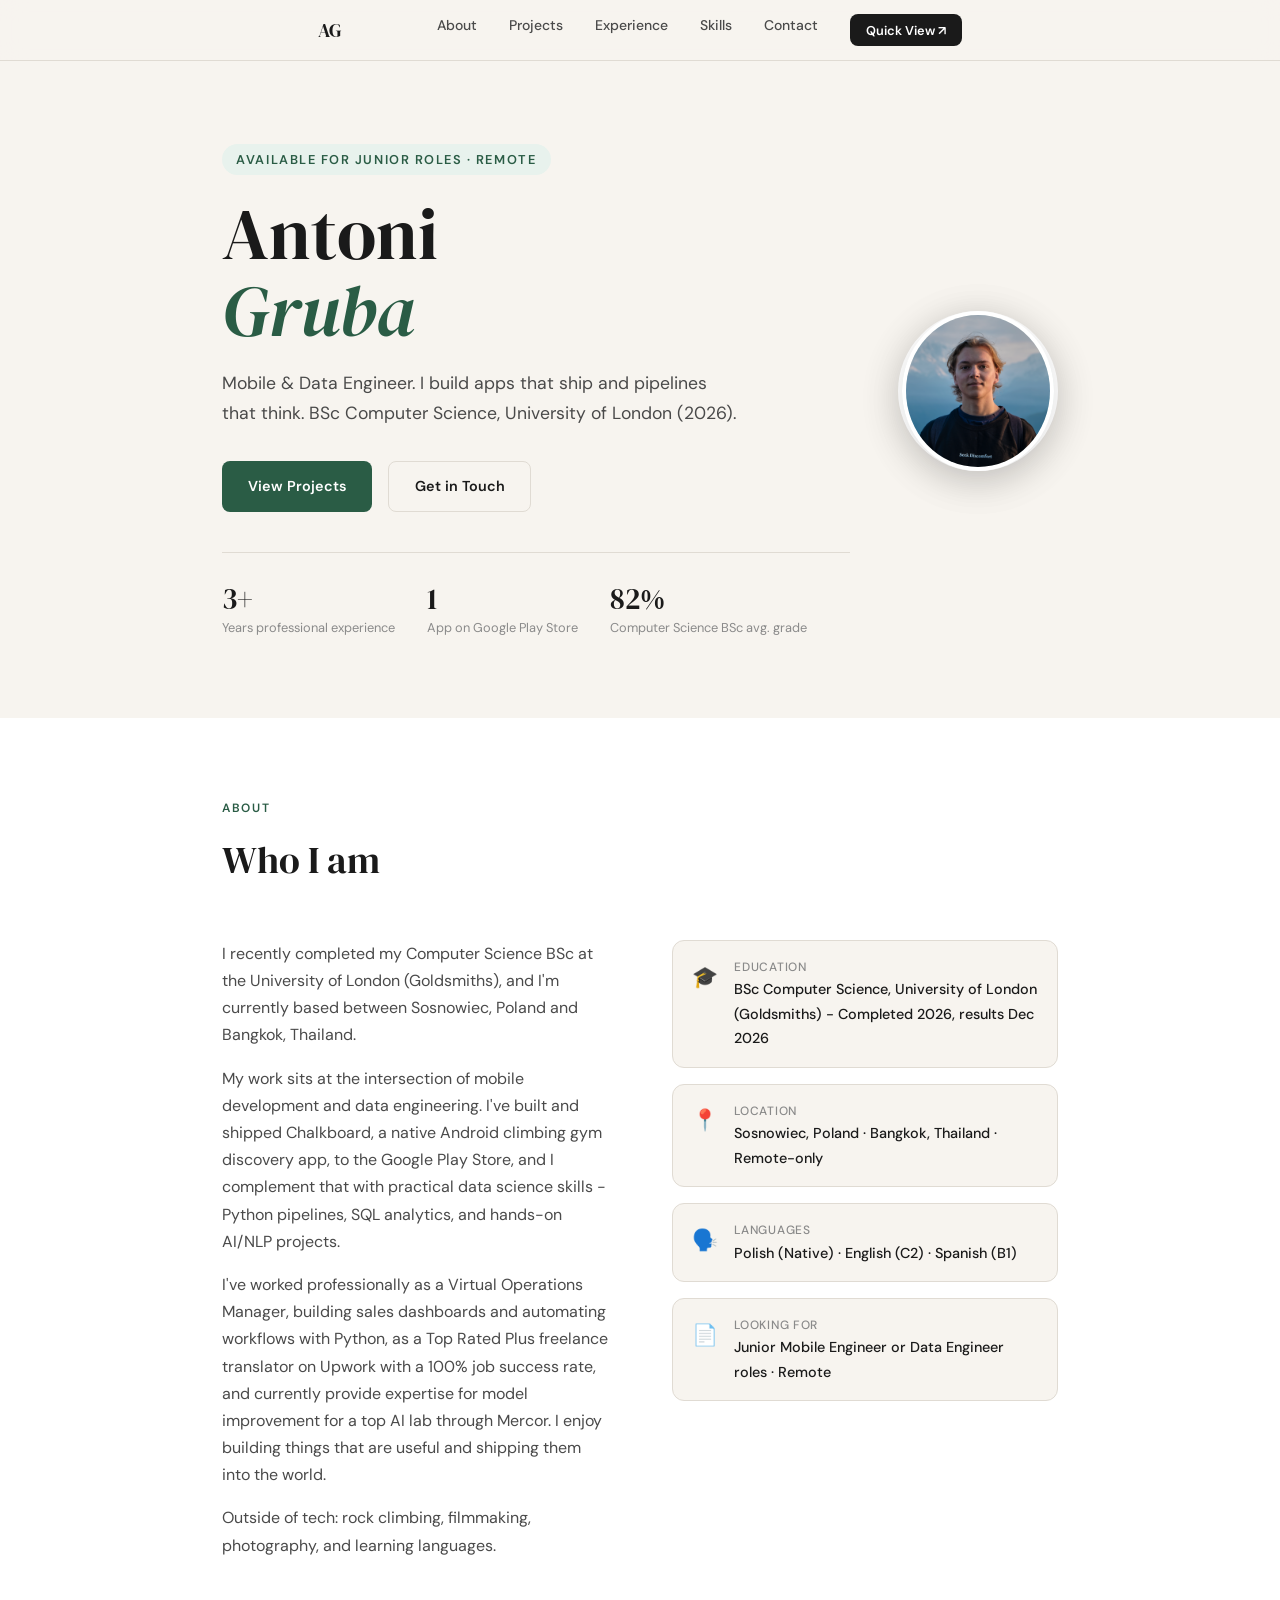
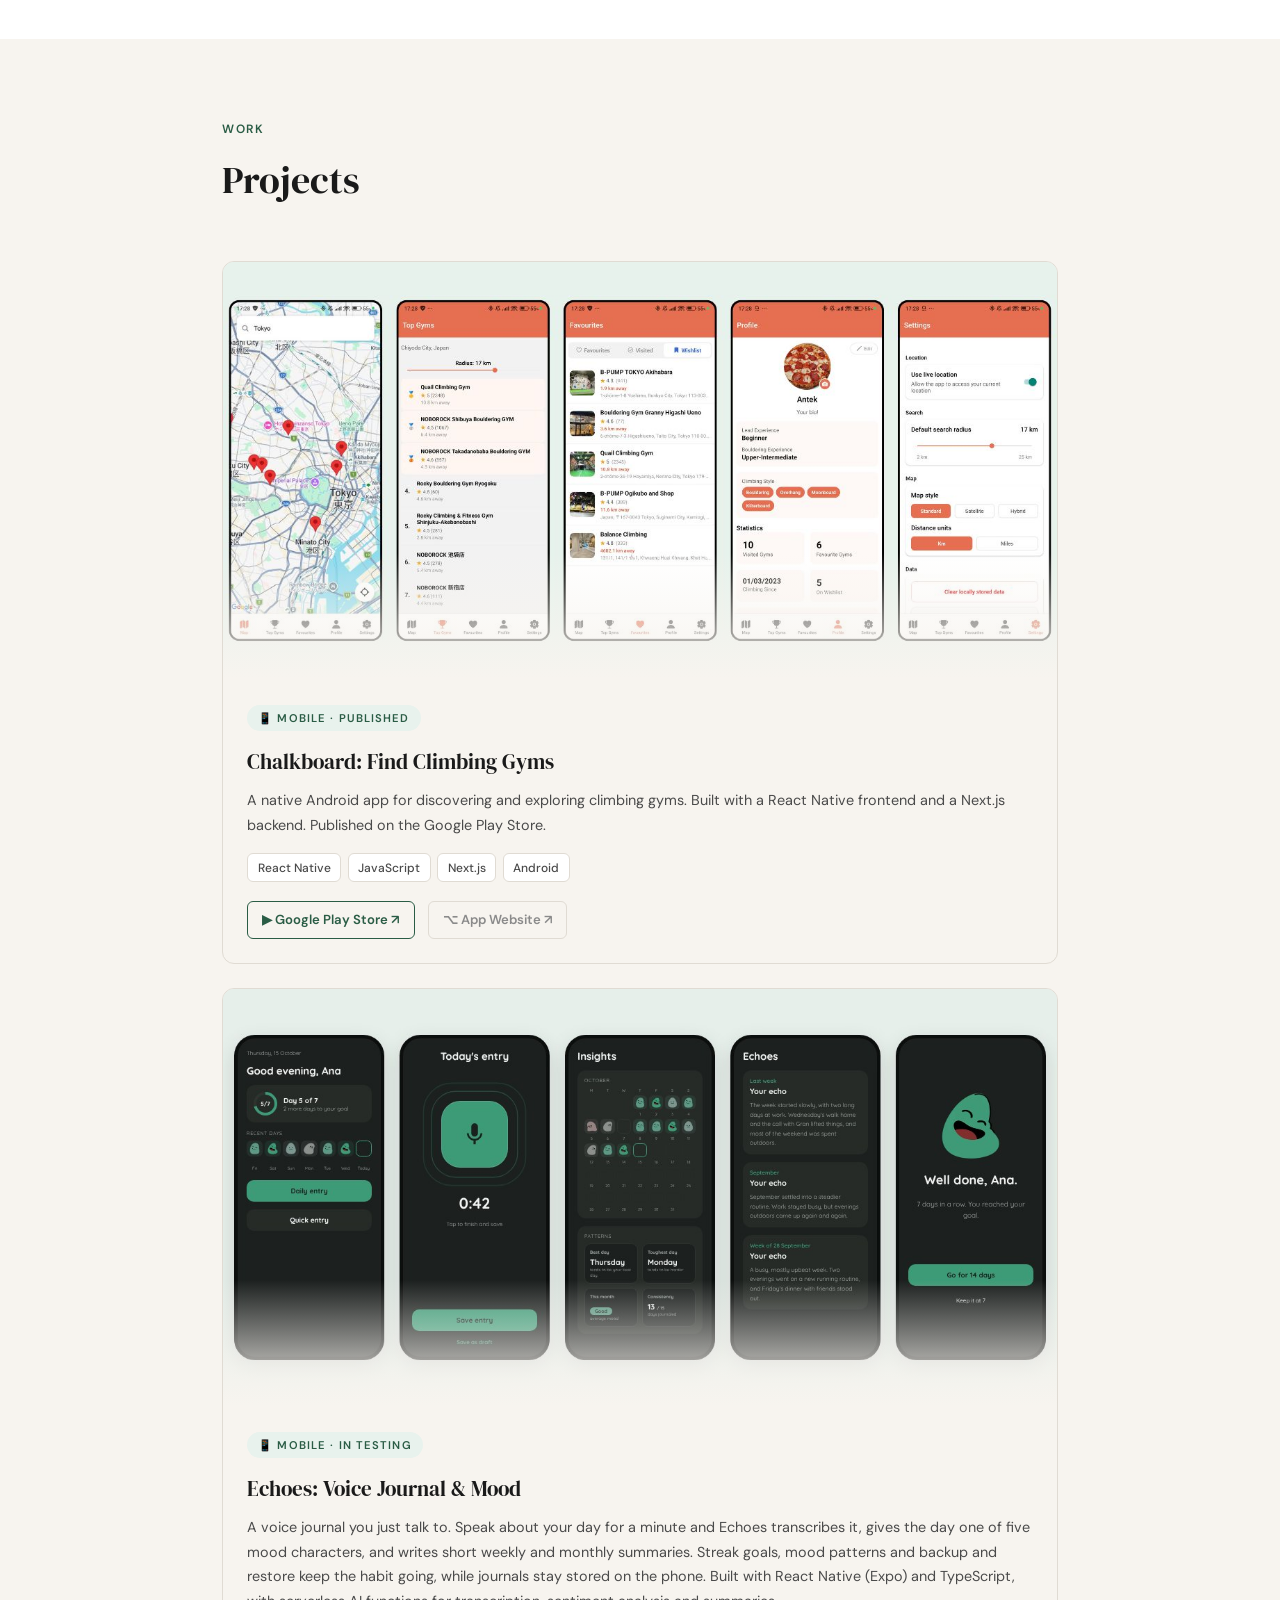
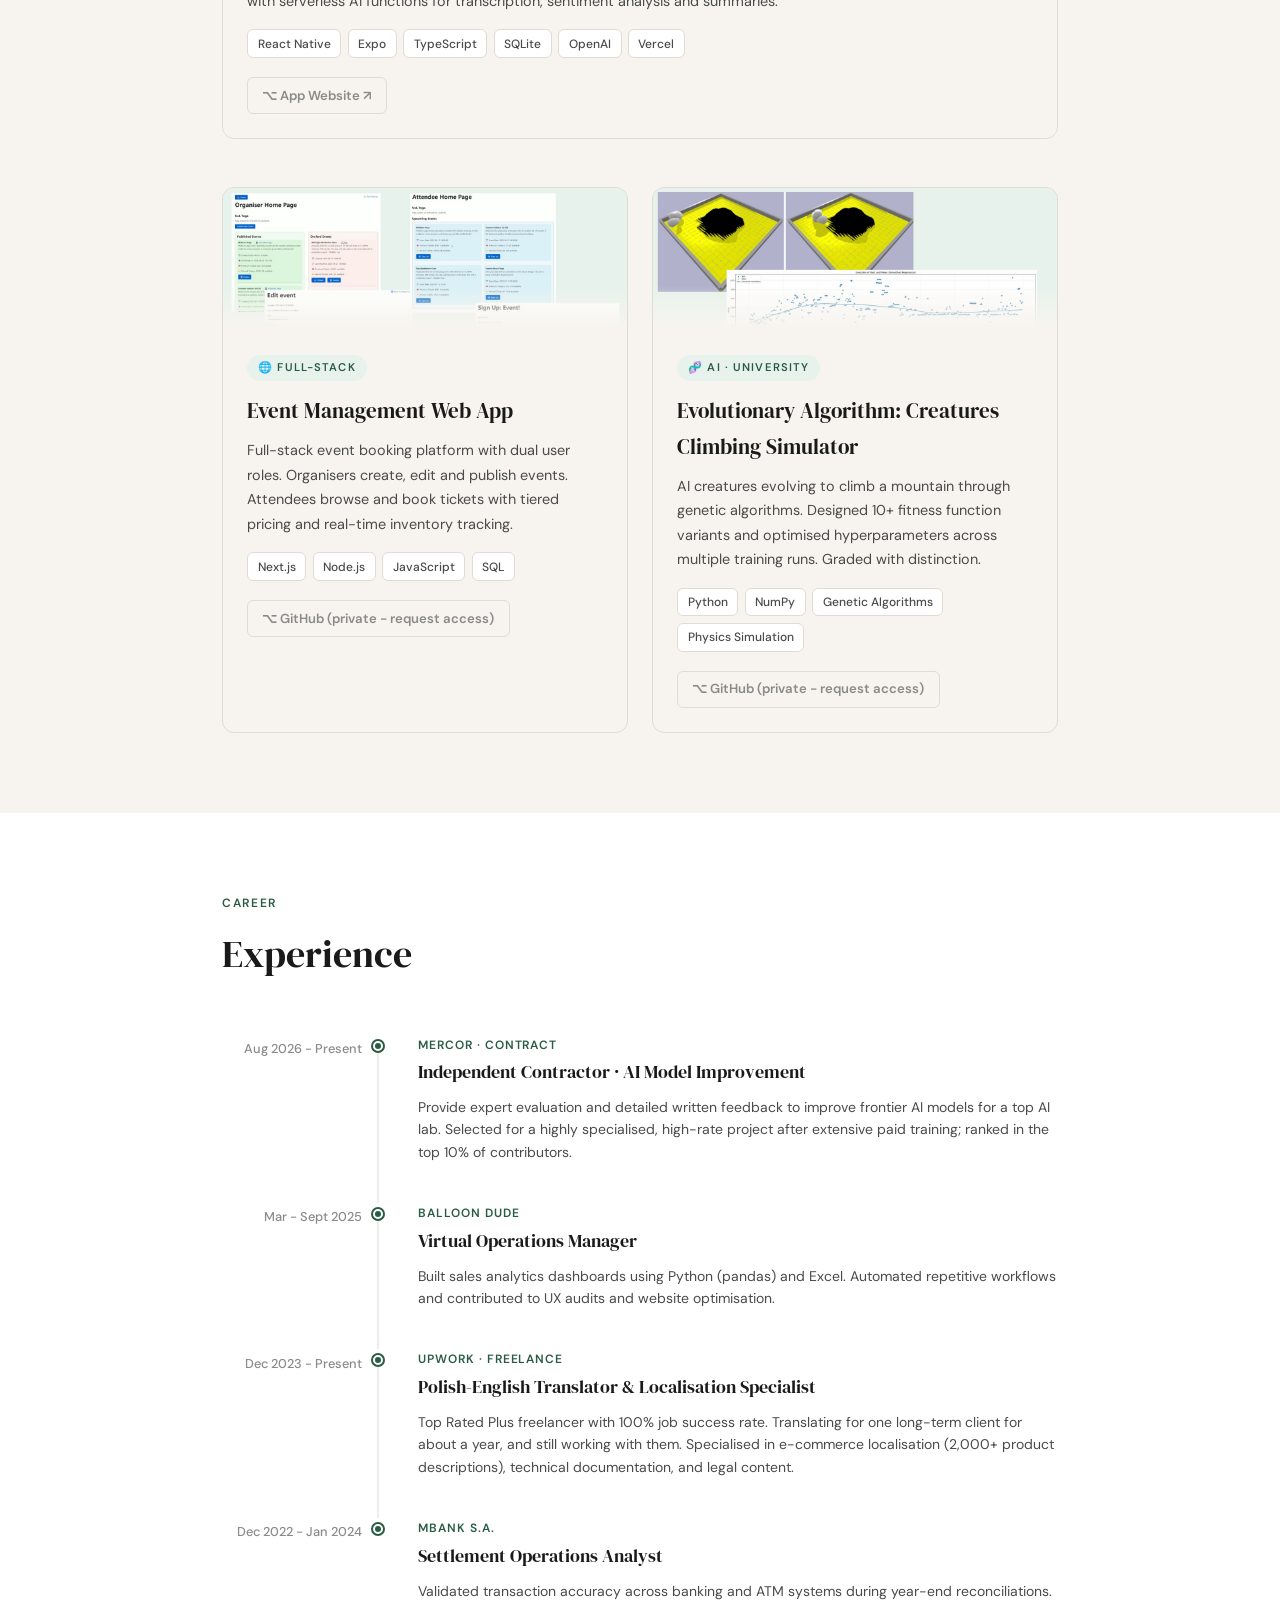
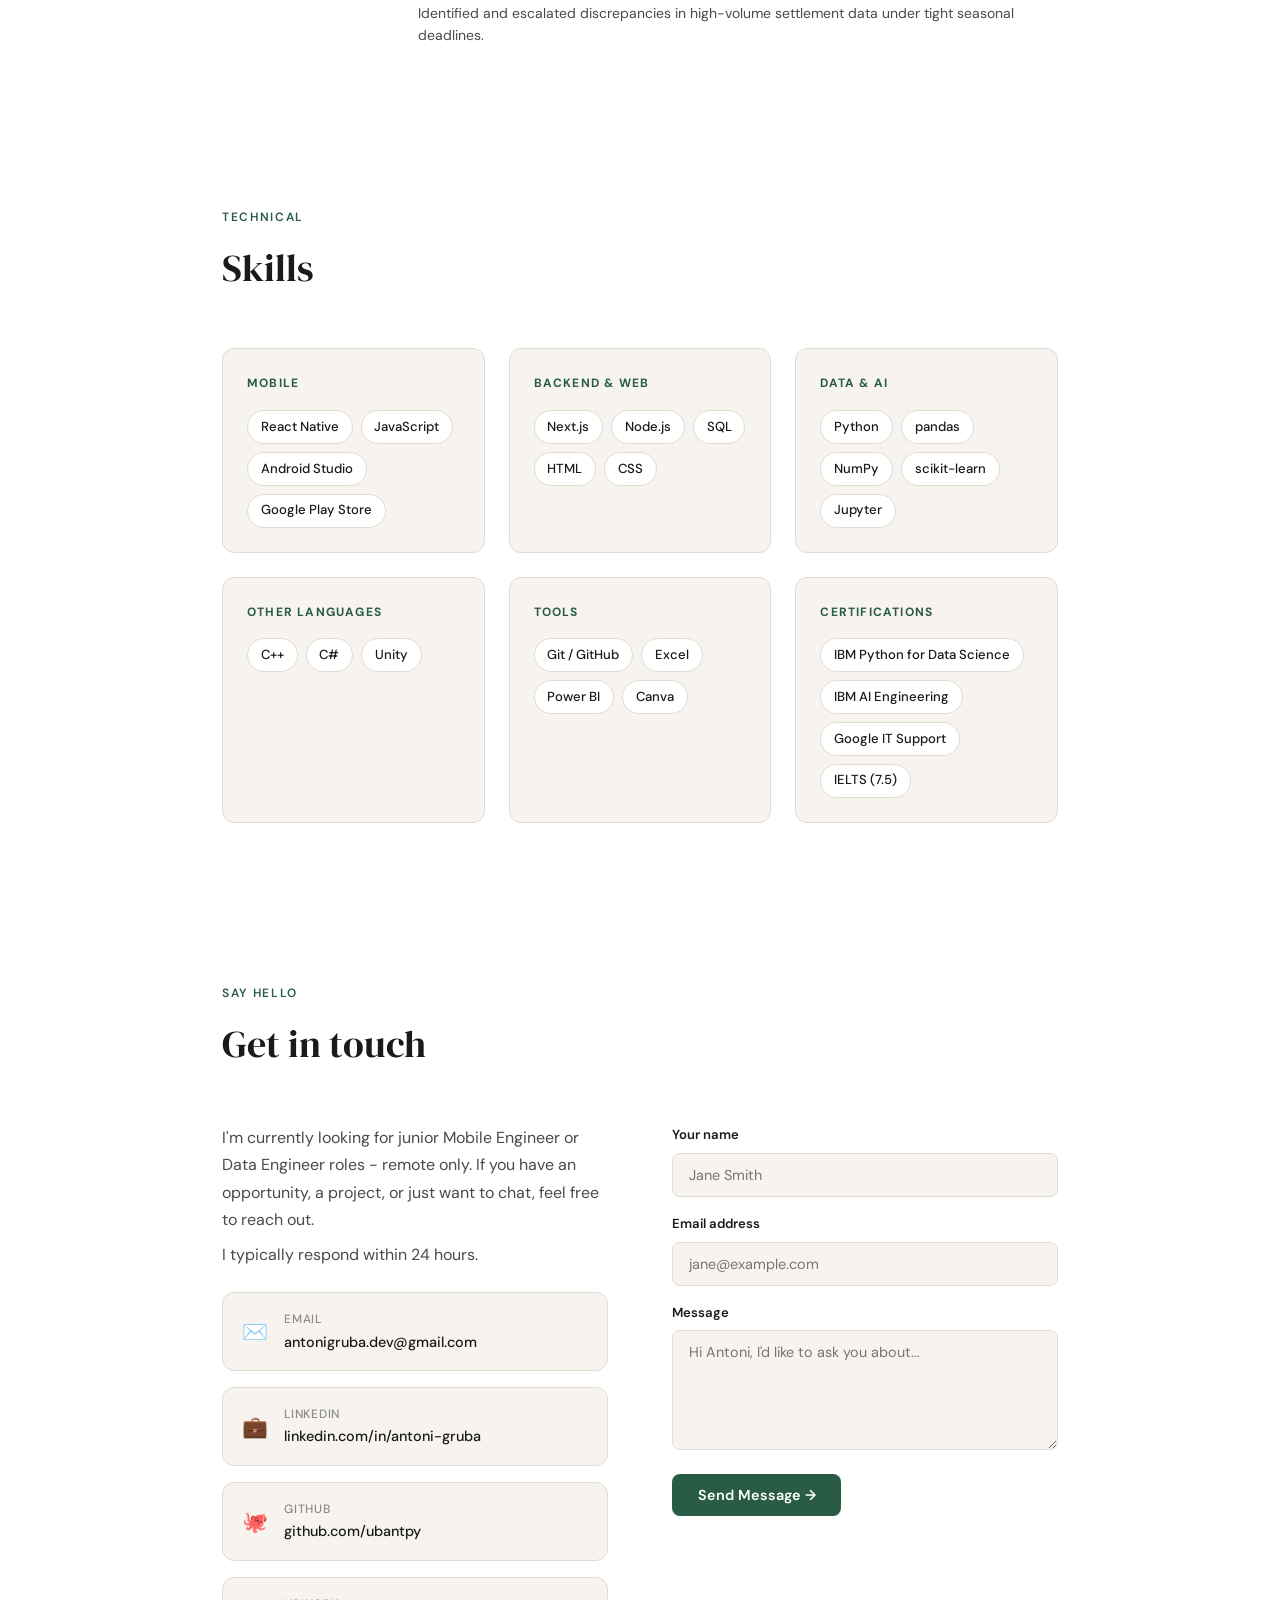
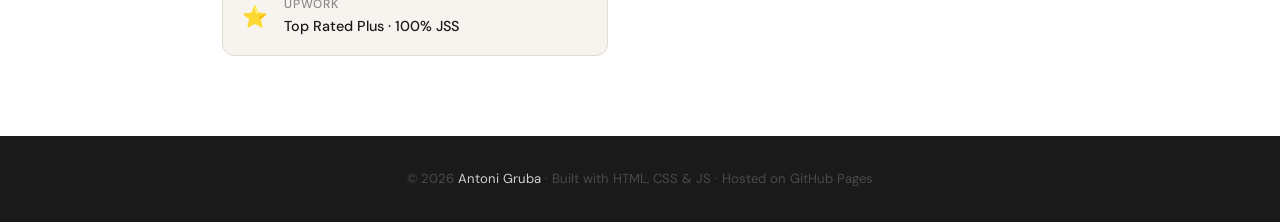
==== index.html @ 85e46100 "Add the Mercor contract and describe the degree as completed Add Mercor (Aug 2026 - Present) to the " ====
<!DOCTYPE html>
<html lang="en">
<head>
  <!-- Google tag (gtag.js) -->
  <script async src="https://www.googletagmanager.com/gtag/js?id=G-9PYTMMY21R"></script>
  <script>
    window.dataLayer = window.dataLayer || [];
    function gtag(){dataLayer.push(arguments);}
    gtag('js', new Date());

    gtag('config', 'G-9PYTMMY21R');
  </script>
  <meta charset="UTF-8" />
  <meta name="viewport" content="width=device-width, initial-scale=1.0" />
  <title>Antoni Gruba - Mobile & Data Engineer</title>
  <link rel="preconnect" href="https://fonts.googleapis.com" />
  <link rel="preconnect" href="https://fonts.gstatic.com" crossorigin />
  <link href="https://fonts.googleapis.com/css2?family=DM+Serif+Display:ital@0;1&family=DM+Sans:wght@300;400;500;600&display=swap" rel="stylesheet" />
  <link rel="stylesheet" href="style.css" />
</head>
<body>

  <!-- ----- Nav ----- -->
  <nav>
    <div class="nav-inner">
      <div class="nav-logo">AG</div>
      <div class="nav-links">
        <a href="#about">About</a>
        <a href="#projects">Projects</a>
        <a href="#experience">Experience</a>
        <a href="#skills">Skills</a>
        <a href="#contact">Contact</a>
        <button class="btn-simple-view" onclick="openSimpleView()">Quick View ↗</button>
      </div>
    </div>
  </nav>
  <button class="mobile-simple-view-btn" onclick="openSimpleView()">Quick View ↗</button>

  <!-- ----- Hero ----- -->
  <section id="hero">
    <div class="hero-inner">
      <div class="hero-text">
        <div class="hero-tag">Available for junior roles · Remote</div>
        <h1 class="hero-title">Antoni<br><em>Gruba</em></h1>
        <p class="hero-sub">Mobile & Data Engineer. I build apps that ship and pipelines that think. BSc Computer Science, University of London (2026).</p>
        <div class="hero-btns">
          <a href="#projects" class="btn btn-primary">View Projects</a>
          <a href="#contact" class="btn btn-secondary">Get in Touch</a>
        </div>
        <div class="hero-stats">
          <div>
            <div class="stat-num">3+</div>
            <div class="stat-label">Years professional experience</div>
          </div>
          <div>
            <div class="stat-num">1</div>
            <div class="stat-label">App on Google Play Store</div>
          </div>
          <div>
            <div class="stat-num">82%</div>
            <div class="stat-label">Computer Science BSc avg. grade</div>
          </div>
        </div>
      </div>
      <div class="hero-photo-placeholder">
        <img src="images/profile-pic.png" alt="Antoni Gruba" class="hero-photo" />
      </div>
    </div>
  </section>

  <!-- ─── About ─────────────────────────────────────────── -->
  <section id="about">
    <div class="container">
      <div class="section-header fade-in">
        <div class="section-tag">About</div>
        <h2>Who I am</h2>
      </div>
      <div class="about-grid fade-in">
        <div class="about-text">
          <p>I recently completed my Computer Science BSc at the University of London (Goldsmiths), and I'm currently based between Sosnowiec, Poland and Bangkok, Thailand.</p>
          <p>My work sits at the intersection of mobile development and data engineering. I've built and shipped Chalkboard, a native Android climbing gym discovery app, to the Google Play Store, and I complement that with practical data science skills - Python pipelines, SQL analytics, and hands-on AI/NLP projects.</p>
          <p>I've worked professionally as a Virtual Operations Manager, building sales dashboards and automating workflows with Python, as a Top Rated Plus freelance translator on Upwork with a 100% job success rate, and currently provide expertise for model improvement for a top AI lab through Mercor. I enjoy building things that are useful and shipping them into the world.</p>
          <p>Outside of tech: rock climbing, filmmaking, photography, and learning languages.</p>
        </div>
        <div class="about-facts">
          <div class="fact-item">
            <div class="fact-icon">🎓</div>
            <div>
              <div class="fact-label">Education</div>
              <div class="fact-value">BSc Computer Science, University of London (Goldsmiths) - Completed 2026, results Dec 2026</div>
            </div>
          </div>
          <div class="fact-item">
            <div class="fact-icon">📍</div>
            <div>
              <div class="fact-label">Location</div>
              <div class="fact-value">Sosnowiec, Poland · Bangkok, Thailand · Remote-only</div>
            </div>
          </div>
          <div class="fact-item">
            <div class="fact-icon">🗣️</div>
            <div>
              <div class="fact-label">Languages</div>
              <div class="fact-value">Polish (Native) · English (C2) · Spanish (B1)</div>
            </div>
          </div>
          <div class="fact-item">
            <div class="fact-icon">📄</div>
            <div>
              <div class="fact-label">Looking for</div>
              <div class="fact-value">Junior Mobile Engineer or Data Engineer roles · Remote</div>
            </div>
          </div>
        </div>
      </div>
    </div>
  </section>

  <!-- ─── Projects ──────────────────────────────────────── -->
  <section id="projects" style="background: var(--cream);">
    <div class="container">
      <div class="section-header fade-in">
        <div class="section-tag">Work</div>
        <h2>Projects</h2>
      </div>

      <div class="projects-grid fade-in">

        <!-- Featured: Chalkboard App -->
        <div class="project-card featured">
          <div class="project-img-wrapper">
            <img src="/images/climbing-app-screenshots.jpg" alt="Chalkboard - Climbing Gym Discovery App screenshots" />
          </div>
          <div class="project-body">
            <div class="project-badge">📱 Mobile · Published</div>
            <h3>Chalkboard: Find Climbing Gyms</h3>
            <p>A native Android app for discovering and exploring climbing gyms. Built with a React Native frontend and a Next.js backend. Published on the Google Play Store.</p>
            <div class="project-tags">
              <span class="tag">React Native</span>
              <span class="tag">JavaScript</span>
              <span class="tag">Next.js</span>
              <span class="tag">Android</span>
            </div>
            <div class="project-links">
              <a href="https://play.google.com/store/apps/details?id=com.antek.chalkboard" class="project-link" target="_blank" rel="noopener noreferrer">▶ Google Play Store ↗</a>
              <a href="/chalkboard" class="project-link secondary">⌥ App Website ↗</a>
            </div>
          </div>
        </div>

        <!-- Featured: Echoes App -->
        <div class="project-card featured">
          <div class="project-img-wrapper">
            <img src="/images/echoes-app-screenshots.jpg" alt="Echoes: Voice Journal &amp; Mood app screens: Home, recording, Insights, weekly echoes and a goal celebration" />
          </div>
          <div class="project-body">
            <div class="project-badge">📱 Mobile · In Testing</div>
            <h3>Echoes: Voice Journal &amp; Mood</h3>
            <p>A voice journal you just talk to. Speak about your day for a minute and Echoes transcribes it, gives the day one of five mood characters, and writes short weekly and monthly summaries. Streak goals, mood patterns and backup and restore keep the habit going, while journals stay stored on the phone. Built with React Native (Expo) and TypeScript, with serverless AI functions for transcription, sentiment analysis and summaries.</p>
            <div class="project-tags">
              <span class="tag">React Native</span>
              <span class="tag">Expo</span>
              <span class="tag">TypeScript</span>
              <span class="tag">SQLite</span>
              <span class="tag">OpenAI</span>
              <span class="tag">Vercel</span>
            </div>
            <div class="project-links">
              <a href="/echoes" class="project-link secondary">⌥ App Website ↗</a>
            </div>
          </div>
        </div>

        <!-- 2 col grid for remaining projects -->
        <div class="projects-2col" style="grid-column: 1/-1;">

          <!-- Event Management App -->
          <div class="project-card">
            <div class="project-img-wrapper" style="height: 140px;">
              <img src="/images/event-management-web-app-screenshots.jpg" alt="Event Management Web App screenshots" />
            </div>
            <div class="project-body">
              <div class="project-badge">🌐 Full-Stack</div>
              <h3>Event Management Web App</h3>
              <p>Full-stack event booking platform with dual user roles. Organisers create, edit and publish events. Attendees browse and book tickets with tiered pricing and real-time inventory tracking.</p>
              <div class="project-tags">
                <span class="tag">Next.js</span>
                <span class="tag">Node.js</span>
                <span class="tag">JavaScript</span>
                <span class="tag">SQL</span>
              </div>
              <div class="project-links">
                <a href="#contact?project=Event+Management+Web+App" class="project-link secondary">⌥ GitHub (private - request access)</a>
              </div>
            </div>
          </div>

          <!-- Evolutionary Algorithm -->
          <div class="project-card">
            <div class="project-img-wrapper" style="height: 140px;">
              <img src="/images/evolution-algo-screenshots.jpg" alt="Evolution algorithm and graph screenshots" />
            </div>
            <div class="project-body">
              <div class="project-badge">🧬 AI · University</div>
              <h3>Evolutionary Algorithm: Creatures Climbing Simulator</h3>
              <p>AI creatures evolving to climb a mountain through genetic algorithms. Designed 10+ fitness function variants and optimised hyperparameters across multiple training runs. Graded with distinction.</p>
              <div class="project-tags">
                <span class="tag">Python</span>
                <span class="tag">NumPy</span>
                <span class="tag">Genetic Algorithms</span>
                <span class="tag">Physics Simulation</span>
              </div>
              <div class="project-links">
                <a href="#contact?project=Evolutionary+Algorithm+Climbing+Sim" class="project-link secondary">⌥ GitHub (private - request access)</a>
              </div>
            </div>
          </div>

        </div>
      </div>
    </div>
  </section>

  <!-- ─── Experience ────────────────────────────────────── -->
  <section id="experience">
    <div class="container">
      <div class="section-header fade-in">
        <div class="section-tag">Career</div>
        <h2>Experience</h2>
      </div>
      <div class="timeline fade-in">

        <div class="timeline-item">
          <div class="timeline-date">Aug 2026 - Present</div>
          <div class="timeline-dot"></div>
          <div class="timeline-content">
            <div class="timeline-company">Mercor · Contract</div>
            <div class="timeline-role">Independent Contractor · AI Model Improvement</div>
            <div class="timeline-desc">Provide expert evaluation and detailed written feedback to improve frontier AI models for a top AI lab. Selected for a highly specialised, high-rate project after extensive paid training; ranked in the top 10% of contributors.</div>
          </div>
        </div>

        <div class="timeline-item">
          <div class="timeline-date">Mar - Sept 2025</div>
          <div class="timeline-dot"></div>
          <div class="timeline-content">
            <div class="timeline-company">Balloon Dude</div>
            <div class="timeline-role">Virtual Operations Manager</div>
            <div class="timeline-desc">Built sales analytics dashboards using Python (pandas) and Excel. Automated repetitive workflows and contributed to UX audits and website optimisation.</div>
          </div>
        </div>

        <div class="timeline-item">
          <div class="timeline-date">Dec 2023 - Present</div>
          <div class="timeline-dot"></div>
          <div class="timeline-content">
            <div class="timeline-company">Upwork · Freelance</div>
            <div class="timeline-role">Polish-English Translator & Localisation Specialist</div>
            <div class="timeline-desc">Top Rated Plus freelancer with 100% job success rate. Translating for one long-term client for about a year, and still working with them. Specialised in e-commerce localisation (2,000+ product descriptions), technical documentation, and legal content.</div>
          </div>
        </div>

        <div class="timeline-item">
          <div class="timeline-date">Dec 2022 - Jan 2024</div>
          <div class="timeline-dot"></div>
          <div class="timeline-content">
            <div class="timeline-company">mBank S.A.</div>
            <div class="timeline-role">Settlement Operations Analyst</div>
            <div class="timeline-desc">Validated transaction accuracy across banking and ATM systems during year-end reconciliations. Identified and escalated discrepancies in high-volume settlement data under tight seasonal deadlines.</div>
          </div>
        </div>

      </div>
    </div>
  </section>

  <!-- ─── Skills ────────────────────────────────────────── -->
  <section id="skills" style="background: var(--white);">
    <div class="container">
      <div class="section-header fade-in">
        <div class="section-tag">Technical</div>
        <h2>Skills</h2>
      </div>
      <div class="skills-grid fade-in">
        <div class="skill-group">
          <div class="skill-group-title">Mobile</div>
          <div class="skill-pills">
            <span class="skill-pill">React Native</span>
            <span class="skill-pill">JavaScript</span>
            <span class="skill-pill">Android Studio</span>
            <span class="skill-pill">Google Play Store</span>
          </div>
        </div>
        <div class="skill-group">
          <div class="skill-group-title">Backend & Web</div>
          <div class="skill-pills">
            <span class="skill-pill">Next.js</span>
            <span class="skill-pill">Node.js</span>
            <span class="skill-pill">SQL</span>
            <span class="skill-pill">HTML</span>
            <span class="skill-pill">CSS</span>
          </div>
        </div>
        <div class="skill-group">
          <div class="skill-group-title">Data & AI</div>
          <div class="skill-pills">
            <span class="skill-pill">Python</span>
            <span class="skill-pill">pandas</span>
            <span class="skill-pill">NumPy</span>
            <span class="skill-pill">scikit-learn</span>
            <span class="skill-pill">Jupyter</span>
          </div>
        </div>
        <div class="skill-group">
          <div class="skill-group-title">Other Languages</div>
          <div class="skill-pills">
            <span class="skill-pill">C++</span>
            <span class="skill-pill">C#</span>
            <span class="skill-pill">Unity</span>
          </div>
        </div>
        <div class="skill-group">
          <div class="skill-group-title">Tools</div>
          <div class="skill-pills">
            <span class="skill-pill">Git / GitHub</span>
            <span class="skill-pill">Excel</span>
            <span class="skill-pill">Power BI</span>
            <span class="skill-pill">Canva</span>
          </div>
        </div>
        <div class="skill-group">
          <div class="skill-group-title">Certifications</div>
          <div class="skill-pills">
            <span class="skill-pill">IBM Python for Data Science</span>
            <span class="skill-pill">IBM AI Engineering</span>
            <span class="skill-pill">Google IT Support</span>
            <span class="skill-pill">IELTS (7.5)</span>
          </div>
        </div>
      </div>
    </div>
  </section>

  <!-- ─── Contact ───────────────────────────────────────── -->
  <section id="contact">
    <div class="container">
      <div class="section-header fade-in">
        <div class="section-tag">Say Hello</div>
        <h2>Get in touch</h2>
      </div>
      <div class="contact-grid fade-in">
        <div>
          <p style="margin-bottom: 0.5rem;">I'm currently looking for junior Mobile Engineer or Data Engineer roles - remote only. If you have an opportunity, a project, or just want to chat, feel free to reach out.</p>
          <p>I typically respond within 24 hours.</p>
          <div class="contact-links">
            <a href="mailto:antonigruba.dev@gmail.com" class="contact-link-item">
              <div class="contact-link-icon">✉️</div>
              <div>
                <div class="contact-link-label">Email</div>
                <div class="contact-link-value">antonigruba.dev@gmail.com</div>
              </div>
            </a>
            <a href="https://linkedin.com/in/antoni-gruba" target="_blank" class="contact-link-item">
              <div class="contact-link-icon">💼</div>
              <div>
                <div class="contact-link-label">LinkedIn</div>
                <div class="contact-link-value">linkedin.com/in/antoni-gruba</div>
              </div>
            </a>
            <a href="https://github.com/ubantpy" target="_blank" class="contact-link-item">
              <div class="contact-link-icon">🐙</div>
              <div>
                <div class="contact-link-label">GitHub</div>
                <div class="contact-link-value">github.com/ubantpy</div>
              </div>
            </a>
            <a href="https://www.upwork.com/freelancers/~01b35fd5e87f78c8f3?mp_source=share" target="_blank" class="contact-link-item">
              <div class="contact-link-icon">⭐</div>
              <div>
                <div class="contact-link-label">Upwork</div>
                <div class="contact-link-value">Top Rated Plus · 100% JSS</div>
              </div>
            </a>
          </div>
        </div>
        <form action="https://formspree.io/f/mqenplqg" method="POST">
          <div class="form-group">
            <label for="name">Your name</label>
            <input type="text" id="name" name="name" placeholder="Jane Smith" required />
          </div>
          <div class="form-group">
            <label for="email">Email address</label>
            <input type="email" id="email" name="email" placeholder="jane@example.com" required />
          </div>
          <div class="form-group">
            <label for="message">Message</label>
            <textarea id="message" name="message" placeholder="Hi Antoni, I'd like to ask you about..." required></textarea>
          </div>
          <button type="submit" class="btn btn-primary form-submit">Send Message →</button>
          <p id="form-success" style="display:none; color: var(--accent); font-size: 0.9rem; margin-top: 0.8rem; font-weight: 500;">✓ Message sent! I'll get back to you soon.</p>
        </form>
      </div>
    </div>
  </section>

  <!-- ─── Footer ───────────────────────────────────────── -->
  <footer>
    <p>© 2026 <span>Antoni Gruba</span> · Built with HTML, CSS & JS · Hosted on GitHub Pages</p>
  </footer>

  <!-- ─── Simple View Panel ────────────────────────────── -->
  <div id="simple-view">
    <button class="sv-close" onclick="closeSimpleView()">✕ Close Quick View</button>
    <div class="sv-inner">

      <!-- Header -->
      <div class="sv-header">
        <div>
          <div class="sv-name">Antoni Gruba</div>
          <div class="sv-title">Mobile & Data Engineer · Computer Science BSc, University of London</div>
          <div class="sv-contact-line">
            <a href="mailto:antonigruba.dev@gmail.com">antonigruba.dev@gmail.com</a>
            <span>+48 500 839 396</span>
            <a href="https://antonigruba.work">antonigruba.work</a>
            <a href="https://github.com/ubantpy">github.com/ubantpy</a>
            <a href="https://linkedin.com/in/antoni-gruba">linkedin.com/in/antoni-gruba</a>
            <span>Sosnowiec, Poland · Bangkok, Thailand · Remote</span>
          </div>
        </div>
        <div class="sv-photo-placeholder">
          <img src="images\profile-pic.png" style="width:90px;height:90px;border-radius:50%;object-fit:cover;" />
        </div>
      </div>

      <!-- Summary -->
      <div class="sv-section">
        <div class="sv-section-title">Summary</div>
        <div class="sv-summary">Mobile and data engineer with a Computer Science BSc from the University of London (completed 2026) and production-ready mobile development experience. Built and shipped Chalkboard, a native climbing gym discovery app for Android. Complemented by practical data science expertise: Python/pandas data pipelines, SQL analytics, and NLP/AI project completion. Proven ability to bridge full-stack development with data-driven decision-making. Seeking a Mobile Engineer or Data Engineer role where I can build scalable, intelligent applications.</div>
      </div>

      <!-- Work Experience -->
      <div class="sv-section">
        <div class="sv-section-title">Work Experience</div>

        <div class="sv-job">
          <div class="sv-job-header">
            <div class="sv-job-title">Independent Contractor · AI Model Improvement</div>
            <div class="sv-job-date">Aug 2026 - Present</div>
          </div>
          <div class="sv-job-company">Mercor · Contract</div>
          <ul>
            <li>Provide expertise for model improvement for a top AI lab.</li>
            <li>Deliver rigorous evaluations and in-depth written feedback that directly shape frontier model quality.</li>
            <li>Selected for a specialised project after extensive paid training; ranked in the top 10% of contributors.</li>
          </ul>
        </div>

        <div class="sv-job">
          <div class="sv-job-header">
            <div class="sv-job-title">Virtual Operations Manager</div>
            <div class="sv-job-date">Mar 2025 - Sept 2025</div>
          </div>
          <div class="sv-job-company">Balloon Dude</div>
          <ul>
            <li>Leveraged Python (pandas) and Excel to build sales analytics dashboards and identify SKU performance trends.</li>
            <li>Automated repetitive workflows using scripts (content metadata processing, reporting).</li>
            <li>Contributed to product improvements, UX audits, and website optimisation.</li>
          </ul>
        </div>

        <div class="sv-job">
          <div class="sv-job-header">
            <div class="sv-job-title">Polish-English Translator & Proofreading Specialist</div>
            <div class="sv-job-date">Dec 2023 - Present</div>
          </div>
          <div class="sv-job-company">Upwork · Freelance</div>
          <ul>
            <li>Top Rated Plus freelancer with 100% job success rate.</li>
            <li>Translating for one long-term client for about a year, and still working with them.</li>
            <li>Specialised in e-commerce localisation (2,000+ product descriptions), technical documentation, and legal content.</li>
          </ul>
        </div>

        <div class="sv-job">
          <div class="sv-job-header">
            <div class="sv-job-title">Settlement Operations Analyst</div>
            <div class="sv-job-date">Dec 2022 - Jan 2023, Dec 2023 - Jan 2024</div>
          </div>
          <div class="sv-job-company">mBank S.A.</div>
          <ul>
            <li>Validated transaction accuracy across banking and ATM systems during year-end reconciliations.</li>
            <li>Identified and escalated discrepancies in high-volume settlement data.</li>
            <li>Supported critical year-end close processes under tight deadlines.</li>
          </ul>
        </div>
      </div>

      <!-- Projects -->
      <div class="sv-section">
        <div class="sv-section-title">Projects</div>
        <div class="sv-projects">

          <div class="sv-project">
            <div>
              <div class="sv-project-name">Chalkboard: Find Climbing Gyms</div>
              <div class="sv-project-stack">React Native · JavaScript · Next.js</div>
              <div class="sv-project-desc">Native Android app for discovering and exploring climbing gyms. Published on the Google Play Store.</div>
              <div style="margin-top: 6px;">
                <a href="https://play.google.com/store/apps/details?id=com.antek.chalkboard" class="sv-project-link" target="_blank" rel="noopener noreferrer">▶ Google Play Store ↗</a>
                <a href="/chalkboard/" class="sv-project-link" style="margin-left: 12px;" target="_blank" rel="noopener noreferrer">⌥ Website ↗</a>
              </div>
            </div>
            <div class="sv-project-img">
              <img src="/images/climbing-app-screenshots.jpg" alt="Chalkboard App" />
            </div>
          </div>

          <div class="sv-project">
            <div>
              <div class="sv-project-name">Echoes: Voice Journal &amp; Mood</div>
              <div class="sv-project-stack">React Native · Expo · TypeScript · SQLite · OpenAI · Vercel</div>
              <div class="sv-project-desc">Voice journaling app, now in testing. Transcribes spoken entries, tags each day with one of five moods and writes weekly and monthly AI summaries, with streak goals and journals stored on the device.</div>
              <div style="margin-top: 6px;">
                <a href="/echoes/" class="sv-project-link" style="margin-left: 12px;" target="_blank" rel="noopener noreferrer">⌥ Website ↗</a>
              </div>
            </div>
            <div class="sv-project-img">
              <img src="/images/echoes-app-screenshots.jpg" alt="Echoes App" />
            </div>
          </div>

          <div class="sv-project">
            <div>
              <div class="sv-project-name">Event Management Web App</div>
              <div class="sv-project-stack">Next.js · Node.js · JavaScript · SQL</div>
              <div class="sv-project-desc">Full-stack booking platform. Organisers create, edit, publish events. Attendees browse and book with real-time inventory and tiered pricing.</div>
              <a href="#contact?project=Event+Management+Web+App" class="project-link secondary">⌥ GitHub (private - request access)</a>
            </div>
            <div class="sv-project-img">
              <img src="/images/event-management-web-app-screenshots.jpg" alt="Event management web app" />
            </div>
          </div>

          <div class="sv-project">
            <div>
              <div class="sv-project-name">Evolutionary Algorithm: Creatures Climbing Sim</div>
              <div class="sv-project-stack">Python · NumPy · Genetic Algorithms</div>
              <div class="sv-project-desc">AI creatures evolving to climb mountains through genetic algorithms. Designed 10+ fitness function variants, optimised hyperparameters. Graded with distinction.</div>
              <a href="#contact?project=Evolutionary+Algorithm+Climbing+Sim" class="project-link secondary">⌥ GitHub (private - request access)</a>
            </div>
            <div class="sv-project-img">
              <img src="/images/evolution-algo-screenshots.jpg" alt="Evolution algo" />
            </div>
          </div>

        </div>
      </div>

      <!-- Education -->
      <div class="sv-section">
        <div class="sv-section-title">Education</div>
        <div class="sv-edu-item">
          <div class="sv-edu-header">
            <div class="sv-edu-degree">Bachelor of Science in Computer Science (Avg. grade: 82%)</div>
            <div class="sv-edu-date">Sept 2023 - Sept 2026</div>
          </div>
          <div class="sv-edu-school">University of London, Goldsmiths, UK</div>
        </div>
        <div class="sv-edu-item">
          <div class="sv-edu-header">
            <div class="sv-edu-degree">High School with Extended Mathematics, Physics & Informatics</div>
            <div class="sv-edu-date">2019 - 2022</div>
          </div>
          <div class="sv-edu-school">IX Liceum Ogólnokształcące in Sosnowiec, Poland</div>
        </div>
      </div>

      <!-- Skills -->
      <div class="sv-section">
        <div class="sv-section-title">Technical Skills</div>
        <div style="display:flex; flex-direction:column; gap: 0.7rem;">
          <div>
            <div class="sv-skill-label">Mobile</div>
            <div class="sv-skills-row">
              <span class="sv-pill">React Native</span>
              <span class="sv-pill">JavaScript</span>
              <span class="sv-pill">Android Studio</span>
            </div>
          </div>
          <div>
            <div class="sv-skill-label">Backend & Web</div>
            <div class="sv-skills-row">
              <span class="sv-pill">Next.js</span>
              <span class="sv-pill">Node.js</span>
              <span class="sv-pill">SQL</span>
              <span class="sv-pill">HTML</span>
              <span class="sv-pill">CSS</span>
            </div>
          </div>
          <div>
            <div class="sv-skill-label">Data & AI</div>
            <div class="sv-skills-row">
              <span class="sv-pill">Python</span>
              <span class="sv-pill">pandas</span>
              <span class="sv-pill">NumPy</span>
              <span class="sv-pill">scikit-learn</span>
              <span class="sv-pill">Jupyter</span>
            </div>
          </div>
          <div>
            <div class="sv-skill-label">Other</div>
            <div class="sv-skills-row">
              <span class="sv-pill">Git / GitHub</span>
              <span class="sv-pill">Excel</span>
              <span class="sv-pill">C++</span>
              <span class="sv-pill">C#</span>
              <span class="sv-pill">Unity</span>
            </div>
          </div>
        </div>
      </div>

      <!-- Additional -->
      <div class="sv-section">
        <div class="sv-section-title">Additional Information</div>
        <div class="sv-additional-grid">
          <div class="sv-additional-item"><strong>Languages:</strong> English (C2), Polish (Native), Spanish (B1)</div>
          <div class="sv-additional-item"><strong>Certifications:</strong> IBM Python for Data Science, IBM AI Engineering & Data Science, Google IT Support, IELTS</div>
          <div class="sv-additional-item"><strong>Interests:</strong> Rock climbing, filmmaking, photography, languages, travel</div>
          <div class="sv-additional-item"><strong>Volunteering:</strong> Great Orchestra of Christmas Charity (2019-2021), Workaway (07-11.2022)</div>
        </div>
      </div>

    </div>
  </div>

  <script src="script.js"></script>

</body>
</html>
---- style.css ----
/* ─── Variables ─────────────────────────────────── */
:root {
    --cream: #f7f4ef;
    --white: #ffffff;
    --ink: #1a1a1a;
    --ink-light: #4a4a4a;
    --ink-muted: #8a8a8a;
    --accent: #2a5c45;
    --accent-light: #3d7a5e;
    --accent-pale: #e8f2ed;
    --border: #e0dbd3;
    --shadow: 0 2px 20px rgba(0,0,0,0.07);
    --shadow-hover: 0 8px 40px rgba(0,0,0,0.13);
    --radius: 12px;
    --max-w: 900px;
}

/* ─── Reset ─────────────────────────────────────── */
*, *::before, *::after { box-sizing: border-box; margin: 0; padding: 0; }
html { scroll-behavior: smooth; }
body {
    font-family: 'DM Sans', sans-serif;
    background: var(--cream);
    color: var(--ink);
    font-size: 16px;
    line-height: 1.7;
    -webkit-font-smoothing: antialiased;
}
a { color: inherit; text-decoration: none; }
img { max-width: 100%; display: block; }

/* ─── Typography ─────────────────────────────────── */
h1, h2, h3 { font-family: 'DM Serif Display', serif; font-weight: 400; }
h1 { font-size: clamp(2.8rem, 6vw, 4.5rem); line-height: 1.08; }
h2 { font-size: clamp(1.8rem, 3vw, 2.4rem); }
h3 { font-size: 1.2rem; }
p { color: var(--ink-light); }

/* ─── Layout ─────────────────────────────────────── */
.container { max-width: var(--max-w); margin: 0 auto; padding: 0 2rem; }
section { padding: 5rem 0; }
section:nth-child(even) { background: var(--white); }

/* ─── Nav ────────────────────────────────────────── */
nav {
    position: fixed; top: 0; left: 0; right: 0; z-index: 100;
    background: rgba(247,244,239,0.92);
    backdrop-filter: blur(12px);
    border-bottom: 1px solid var(--border);
}
.nav-inner {
    max-width: var(--max-w); margin: 0 auto; padding: 0 2rem;
    display: flex;
    align-items: center;
    justify-content:space-evenly;
    height: 60px;
}
.nav-logo {
    font-family: 'DM Serif Display', serif;
    font-size: 1.2rem;
    letter-spacing: -0.01em;
}
.nav-links { display: flex; gap: 2rem; }
.nav-links a {
    font-size: 0.875rem;
    font-weight: 500;
    color: var(--ink-light);
    transition: color 0.2s;
}
.nav-links a:hover { color: var(--accent); }

/* ─── Hero ───────────────────────────────────────── */
#hero {
    padding: 9rem 0 5rem;
    background: var(--cream);
}
.hero-inner {
    max-width: var(--max-w); margin: 0 auto; padding: 0 2rem;
    display: grid; grid-template-columns: 1fr auto; gap: 3rem; align-items: center;
}
.hero-tag {
    display: inline-block;
    font-size: 0.8rem;
    font-weight: 600;
    letter-spacing: 0.12em;
    text-transform: uppercase;
    color: var(--accent);
    background: var(--accent-pale);
    padding: 0.3rem 0.9rem;
    border-radius: 100px;
    margin-bottom: 1.2rem;
}
.hero-title { margin-bottom: 1.2rem; color: var(--ink); }
.hero-title em {
    font-style: italic;
    color: var(--accent);
}
.hero-sub {
    font-size: 1.1rem;
    color: var(--ink-light);
    max-width: 520px;
    margin-bottom: 2rem;
}
.hero-btns { display: flex; gap: 1rem; flex-wrap: wrap; }
.btn {
    display: inline-flex; align-items: center; gap: 0.5rem;
    padding: 0.75rem 1.6rem;
    border-radius: 8px;
    font-size: 0.9rem;
    font-weight: 600;
    font-family: 'DM Sans', sans-serif;
    cursor: pointer;
    transition: all 0.2s;
    border: none;
}
.btn-primary {
    background: var(--accent);
    color: white;
}
.btn-primary:hover { background: var(--accent-light); transform: translateY(-1px); box-shadow: var(--shadow-hover); }
.btn-secondary {
    background: transparent;
    color: var(--ink);
    border: 1.5px solid var(--border);
}
.btn-secondary:hover { border-color: var(--accent); color: var(--accent); transform: translateY(-1px); }
.hero-photo {
    width: 160px; height: 160px;
    border-radius: 50%;
    object-fit: cover;
    border: 4px solid var(--white);
    box-shadow: var(--shadow-hover);
    background: var(--border);
    display: flex; align-items: center; justify-content: center;
    overflow: hidden;
}
.hero-photo-placeholder {
    width: 160px; height: 160px;
    border-radius: 50%;
    background: var(--accent-pale);
    border: 4px solid var(--white);
    box-shadow: var(--shadow-hover);
    display: flex; align-items: center; justify-content: center;
    font-size: 3rem;
    color: var(--accent);
    flex-shrink: 0;
}
.hero-stats {
    display: flex; gap: 2rem; margin-top: 2.5rem;
    padding-top: 2rem;
    border-top: 1px solid var(--border);
}
.stat-num {
    font-family: 'DM Serif Display', serif;
    font-size: 1.8rem;
    color: var(--ink);
    line-height: 1;
}
.stat-label { font-size: 0.8rem; color: var(--ink-muted); margin-top: 0.2rem; }

/* ─── Section Header ─────────────────────────────── */
.section-header { margin-bottom: 3rem; }
.section-tag {
    font-size: 0.75rem;
    font-weight: 600;
    letter-spacing: 0.14em;
    text-transform: uppercase;
    color: var(--accent);
    margin-bottom: 0.5rem;
}
.section-header h2 { color: var(--ink); }

/* ─── About ──────────────────────────────────────── */
#about .about-grid {
    display: grid; grid-template-columns: 1fr 1fr; gap: 4rem; align-items: start;
}
.about-text p { margin-bottom: 1rem; }
.about-text p:last-child { margin-bottom: 0; }
.about-facts { display: flex; flex-direction: column; gap: 1rem; }
.fact-item {
    display: flex; align-items: flex-start; gap: 1rem;
    padding: 1rem 1.2rem;
    background: var(--cream);
    border-radius: var(--radius);
    border: 1px solid var(--border);
}
.fact-icon { font-size: 1.3rem; flex-shrink: 0; margin-top: 0.1rem; }
.fact-label { font-size: 0.75rem; color: var(--ink-muted); font-weight: 500; text-transform: uppercase; letter-spacing: 0.06em; }
.fact-value { font-size: 0.9rem; color: var(--ink); font-weight: 500; }

/* ─── Projects ───────────────────────────────────── */
.projects-grid { display: grid; gap: 1.5rem; }
.project-card {
    background: var(--cream);
    border: 1px solid var(--border);
    border-radius: var(--radius);
    overflow: hidden;
    transition: box-shadow 0.25s, transform 0.25s;
}
.project-card:hover { box-shadow: var(--shadow-hover); transform: translateY(-3px); }
.project-card.featured { grid-column: 1 / -1; }
.project-img-placeholder {
    width: 100%; height: 200px;
    background: var(--accent-pale);
    display: flex; align-items: center; justify-content: center;
    font-size: 0.85rem;
    color: var(--accent);
    font-weight: 500;
    border-bottom: 1px solid var(--border);
}
.project-img-wrapper {
  position: relative;
  overflow: hidden;
}
.project-img-wrapper::after {
  content: '';
  position: absolute;
  bottom: 0;
  left: 0;
  right: 0;
  height: 30%;
  background: linear-gradient(to top, #f7f4ef, transparent);
  pointer-events: none;
}
.project-body { padding: 1.5rem; }
.project-badge {
    display: inline-block;
    font-size: 0.7rem;
    font-weight: 600;
    letter-spacing: 0.1em;
    text-transform: uppercase;
    color: var(--accent);
    background: var(--accent-pale);
    padding: 0.2rem 0.7rem;
    border-radius: 100px;
    margin-bottom: 0.8rem;
}
.project-card h3 {
    font-family: 'DM Serif Display', serif;
    font-size: 1.3rem;
    color: var(--ink);
    margin-bottom: 0.6rem;
}
.project-card p { font-size: 0.9rem; margin-bottom: 1rem; }
.project-tags { display: flex; flex-wrap: wrap; gap: 0.4rem; margin-bottom: 1.2rem; }
.tag {
    font-size: 0.75rem;
    background: var(--white);
    border: 1px solid var(--border);
    color: var(--ink-light);
    padding: 0.2rem 0.6rem;
    border-radius: 6px;
    font-weight: 500;
}
.project-links { display: flex; gap: 0.8rem; flex-wrap: wrap; }
.project-link {
    display: inline-flex; align-items: center; gap: 0.4rem;
    font-size: 0.82rem;
    font-weight: 600;
    color: var(--accent);
    padding: 0.4rem 0.9rem;
    border: 1.5px solid var(--accent);
    border-radius: 6px;
    transition: all 0.2s;
}
.project-link:hover { background: var(--accent); color: white; }
.project-link.secondary {
    color: var(--ink-muted);
    border-color: var(--border);
}
.project-link.secondary:hover { background: var(--ink); color: white; border-color: var(--ink); }

/* Two column grid for smaller projects */
.projects-2col {
    display: grid;
    grid-template-columns: 1fr 1fr;
    gap: 1.5rem;
    margin-top: 1.5rem;
}

/* ─── Experience ─────────────────────────────────── */
.timeline { display: flex; flex-direction: column; gap: 0; }
.timeline-item {
    display: grid;
    grid-template-columns: 140px 1fr;
    gap: 2rem;
    position: relative;
    padding-bottom: 2.5rem;
}
.timeline-item:last-child { padding-bottom: 0; }
.timeline-item::before {
    content: '';
    position: absolute;
    left: 140px;
    top: 8px; bottom: 0;
    width: 1px;
    background: var(--border);
    transform: translateX(calc(2rem / 2 - 0.5px));
}
.timeline-item:last-child::before { display: none; }
.timeline-date {
    font-size: 0.8rem;
    color: var(--ink-muted);
    font-weight: 500;
    padding-top: 0.2rem;
    text-align: right;
}
.timeline-dot {
    width: 10px; height: 10px;
    border-radius: 50%;
    background: var(--accent);
    border: 2px solid var(--white);
    box-shadow: 0 0 0 2px var(--accent);
    position: absolute;
    left: 140px;
    top: 6px;
    transform: translateX(calc(2rem / 2 - 5px));
    z-index: 1;
}
.timeline-content { padding-left: 1.5rem; }
.timeline-company {
    font-size: 0.75rem;
    font-weight: 600;
    letter-spacing: 0.08em;
    text-transform: uppercase;
    color: var(--accent);
    margin-bottom: 0.2rem;
}
.timeline-role {
    font-family: 'DM Serif Display', serif;
    font-size: 1.1rem;
    color: var(--ink);
    margin-bottom: 0.5rem;
}
.timeline-desc {
    font-size: 0.875rem;
    color: var(--ink-light);
    line-height: 1.6;
}

/* ─── Skills ─────────────────────────────────────── */
.skills-grid { display: grid; grid-template-columns: repeat(3, 1fr); gap: 1.5rem; }
.skill-group {
    background: var(--cream);
    border: 1px solid var(--border);
    border-radius: var(--radius);
    padding: 1.5rem;
}
.skill-group-title {
    font-size: 0.75rem;
    font-weight: 700;
    letter-spacing: 0.1em;
    text-transform: uppercase;
    color: var(--accent);
    margin-bottom: 1rem;
}
.skill-pills { display: flex; flex-wrap: wrap; gap: 0.5rem; }
.skill-pill {
    font-size: 0.82rem;
    font-weight: 500;
    background: var(--white);
    border: 1px solid var(--border);
    color: var(--ink);
    padding: 0.3rem 0.8rem;
    border-radius: 100px;
}

/* ─── Contact ────────────────────────────────────── */
#contact { background: var(--white); }
.contact-grid { display: grid; grid-template-columns: 1fr 1fr; gap: 4rem; align-items: start; }
.contact-links { display: flex; flex-direction: column; gap: 1rem; margin-top: 1.5rem; }
.contact-link-item {
    display: flex; align-items: center; gap: 1rem;
    padding: 1rem 1.2rem;
    border: 1px solid var(--border);
    border-radius: var(--radius);
    transition: all 0.2s;
    background: var(--cream);
}
.contact-link-item:hover { border-color: var(--accent); transform: translateX(4px); }
.contact-link-icon { font-size: 1.3rem; }
.contact-link-label { font-size: 0.75rem; color: var(--ink-muted); font-weight: 500; text-transform: uppercase; letter-spacing: 0.06em; }
.contact-link-value { font-size: 0.9rem; color: var(--ink); font-weight: 500; }

/* Form */
form { display: flex; flex-direction: column; gap: 1rem; }
.form-group { display: flex; flex-direction: column; gap: 0.4rem; }
label { font-size: 0.82rem; font-weight: 600; color: var(--ink); }
input, textarea {
    font-family: 'DM Sans', sans-serif;
    font-size: 0.9rem;
    padding: 0.75rem 1rem;
    border: 1.5px solid var(--border);
    border-radius: 8px;
    background: var(--cream);
    color: var(--ink);
    outline: none;
    transition: border-color 0.2s;
    resize: vertical;
}
input:focus, textarea:focus { border-color: var(--accent); }
textarea { min-height: 120px; }
.form-submit {
    align-self: flex-start;
    margin-top: 0.5rem;
}
.form-submit:disabled { opacity: 0.6; cursor: default; transform: none; box-shadow: none; }

/* ─── Footer ─────────────────────────────────────── */
footer {
    background: var(--ink);
    color: rgba(255,255,255,0.5);
    text-align: center;
    padding: 2rem;
    font-size: 0.82rem;
}
footer span { color: rgba(255,255,255,0.8); }

/* ─── Animations ─────────────────────────────────── */
.fade-in {
    opacity: 0;
    transform: translateY(20px);
    transition: opacity 0.6s ease, transform 0.6s ease;
}
.fade-in.visible { opacity: 1; transform: translateY(0); }

/* ─── Simple View ────────────────────────────────── */
#simple-view {
    display: none;
    position: fixed;
    inset: 0;
    z-index: 200;
    background: var(--white);
    overflow-y: auto;
}
#simple-view.active { display: block; }

.sv-close {
    position: fixed;
    top: 1.2rem; right: 1.5rem;
    z-index: 210;
    background: var(--ink);
    color: white;
    border: none;
    border-radius: 8px;
    padding: 0.5rem 1rem;
    font-size: 0.82rem;
    font-weight: 600;
    font-family: 'DM Sans', sans-serif;
    cursor: pointer;
    transition: background 0.2s;
}
.sv-close:hover { background: #333; }

.sv-inner {
    max-width: 780px;
    margin: 0 auto;
    padding: 3.5rem 2rem 4rem;
}

/* Header */
.sv-header {
    display: grid;
    grid-template-columns: 1fr auto;
    gap: 2rem;
    align-items: start;
    padding-bottom: 1.8rem;
    border-bottom: 2px solid var(--ink);
    margin-bottom: 1.8rem;
}
.sv-name {
    font-family: 'DM Serif Display', serif;
    font-size: 2.4rem;
    color: var(--ink);
    line-height: 1.1;
    margin-bottom: 0.3rem;
}
.sv-title {
    font-size: 0.95rem;
    color: var(--accent);
    font-weight: 600;
    margin-bottom: 0.8rem;
}
.sv-contact-line {
    display: flex;
    flex-wrap: wrap;
    gap: 0.3rem 1.2rem;
    font-size: 0.8rem;
    color: var(--ink-muted);
}
.sv-contact-line a { color: var(--ink-light); transition: color 0.2s; }
.sv-contact-line a:hover { color: var(--accent); }
.sv-photo-placeholder {
    width: 90px; height: 90px;
    border-radius: 50%;
    background: var(--accent-pale);
    display: flex; align-items: center; justify-content: center;
    font-size: 2rem;
    flex-shrink: 0;
    border: 3px solid var(--border);
}

/* Sections */
.sv-section { margin-bottom: 1.8rem; }
.sv-section-title {
    font-size: 0.7rem;
    font-weight: 700;
    letter-spacing: 0.14em;
    text-transform: uppercase;
    color: var(--accent);
    border-bottom: 1px solid var(--border);
    padding-bottom: 0.4rem;
    margin-bottom: 1rem;
}

/* Summary */
.sv-summary {
    font-size: 0.9rem;
    color: var(--ink-light);
    line-height: 1.7;
}

/* Experience */
.sv-job { margin-bottom: 1.2rem; }
.sv-job:last-child { margin-bottom: 0; }
.sv-job-header {
    display: flex;
    justify-content: space-between;
    align-items: baseline;
    flex-wrap: wrap;
    gap: 0.3rem;
    margin-bottom: 0.2rem;
}
.sv-job-title {
    font-family: 'DM Serif Display', serif;
    font-size: 1rem;
    color: var(--ink);
}
.sv-job-date {
    font-size: 0.78rem;
    color: var(--ink-muted);
    white-space: nowrap;
}
.sv-job-company {
    font-size: 0.78rem;
    font-weight: 600;
    color: var(--accent);
    margin-bottom: 0.4rem;
}
.sv-job ul {
    list-style: none;
    padding: 0;
    display: flex;
    flex-direction: column;
    gap: 0.2rem;
}
.sv-job ul li {
    font-size: 0.85rem;
    color: var(--ink-light);
    padding-left: 1rem;
    position: relative;
}
.sv-job ul li::before {
    content: '–';
    position: absolute;
    left: 0;
    color: var(--ink-muted);
}

/* Projects */
.sv-projects { display: flex; flex-direction: column; gap: 1.2rem; }
.sv-project {
    display: grid;
    overflow: visible;
    grid-template-columns: 1fr auto;
    gap: 1rem;
    align-items: start;
    padding: 1rem 1.2rem;
    border: 1px solid var(--border);
    border-radius: var(--radius);
    background: var(--cream);
}
.sv-project-img {
    width: 110px; height: 70px;
    border-radius: 6px;
    background: var(--accent-pale);
    display: flex; align-items: center; justify-content: center;
    font-size: 0.7rem;
    color: var(--accent);
    text-align: center;
    border: 1px solid var(--border);
    flex-shrink: 0;
    overflow: hidden;

    cursor: zoom-in;
    transition: transform 0.3s ease, box-shadow 0.3s ease;
    position: relative;
    z-index: 1;
}
.sv-project-img:hover {
  transform: scale(3.5);
  box-shadow: 0 20px 60px rgba(0,0,0,0.3);
  z-index: 100;
}
.sv-project-img img { width: 100%; height: 100%; object-fit: cover; }
.sv-project-name {
    font-family: 'DM Serif Display', serif;
    font-size: 0.95rem;
    color: var(--ink);
    margin-bottom: 0.2rem;
}
.sv-project-stack {
    font-size: 0.75rem;
    color: var(--accent);
    font-weight: 600;
    margin-bottom: 0.3rem;
}
.sv-project-desc {
    font-size: 0.82rem;
    color: var(--ink-light);
    line-height: 1.5;
}
.sv-project-link {
    font-size: 0.75rem;
    color: var(--accent);
    font-weight: 600;
    margin-top: 0.4rem;
    display: inline-block;
}

/* Education */
.sv-edu-item { margin-bottom: 0.8rem; }
.sv-edu-item:last-child { margin-bottom: 0; }
.sv-edu-header {
    display: flex; justify-content: space-between;
    flex-wrap: wrap; gap: 0.3rem;
    margin-bottom: 0.1rem;
}
.sv-edu-degree {
    font-family: 'DM Serif Display', serif;
    font-size: 0.95rem;
    color: var(--ink);
}
.sv-edu-date { font-size: 0.78rem; color: var(--ink-muted); }
.sv-edu-school { font-size: 0.82rem; color: var(--ink-light); }

/* Skills & Additional */
.sv-skills-row {
    display: flex; flex-wrap: wrap; gap: 0.4rem;
    margin-bottom: 0.6rem;
}
.sv-skill-label {
    font-size: 0.72rem;
    font-weight: 700;
    color: var(--ink-muted);
    text-transform: uppercase;
    letter-spacing: 0.06em;
    width: 100%;
    margin-bottom: 0.2rem;
}
.sv-pill {
    font-size: 0.78rem;
    background: var(--accent-pale);
    color: var(--accent);
    padding: 0.2rem 0.7rem;
    border-radius: 100px;
    font-weight: 500;
}
.sv-additional-grid {
    display: grid;
    grid-template-columns: 1fr 1fr;
    gap: 0.6rem 2rem;
    font-size: 0.85rem;
}
.sv-additional-item { color: var(--ink-light); }
.sv-additional-item strong { color: var(--ink); font-weight: 600; }

.btn-simple-view {
    background: var(--ink);
    color: white;
    border: none;
    border-radius: 8px;
    padding: 0.45rem 1rem;
    font-size: 0.8rem;
    font-weight: 600;
    font-family: 'DM Sans', sans-serif;
    cursor: pointer;
    transition: background 0.2s;
    white-space: nowrap;
}
.btn-simple-view:hover { background: #333; }
.mobile-simple-view-btn {
  display: none;
  position: fixed;
  top: 70px;
  left: 50%;
  transform: translateX(-50%);
  z-index: 99;
  background: var(--ink);
  color: white;
  border: none;
  border-radius: 8px;
  padding: 0.5rem 1.2rem;
  font-size: 0.82rem;
  font-weight: 600;
  font-family: 'DM Sans', sans-serif;
  cursor: pointer;
  box-shadow: var(--shadow);
  white-space: nowrap;
}

@media (max-width: 700px) {
  .mobile-simple-view-btn { display: block; }
  .btn-simple-view { display: none; }
  .nav-links { gap: 0.6rem; }
}

@media (max-width: 600px) {
    .sv-header { grid-template-columns: 1fr; }
    .sv-photo-placeholder { display: none; }
    .sv-project { grid-template-columns: 1fr; }
    .sv-project-img { display: none; }
    .sv-additional-grid { grid-template-columns: 1fr; }

    .nav-links a { font-size: 0.7rem; }
    .nav-logo { font-size: 1rem; }
}

/* ─── Responsive ─────────────────────────────────── */
@media (max-width: 700px) {
    .hero-inner { grid-template-columns: 1fr; }
    .hero-photo-placeholder { display: none; }
    #about .about-grid { grid-template-columns: 1fr; gap: 2rem; }
    .projects-2col { grid-template-columns: 1fr; }
    .skills-grid { grid-template-columns: 1fr 1fr; }
    .contact-grid { grid-template-columns: 1fr; gap: 2rem; }
    .timeline-item { grid-template-columns: 1fr; }
    .timeline-item::before { display: none; }
    .timeline-dot { display: none; }
    .timeline-date { text-align: left; }
    .timeline-content { padding-left: 0; }
    .nav-links { gap: 1.2rem; }
    .hero-stats { gap: 1.2rem; }
}
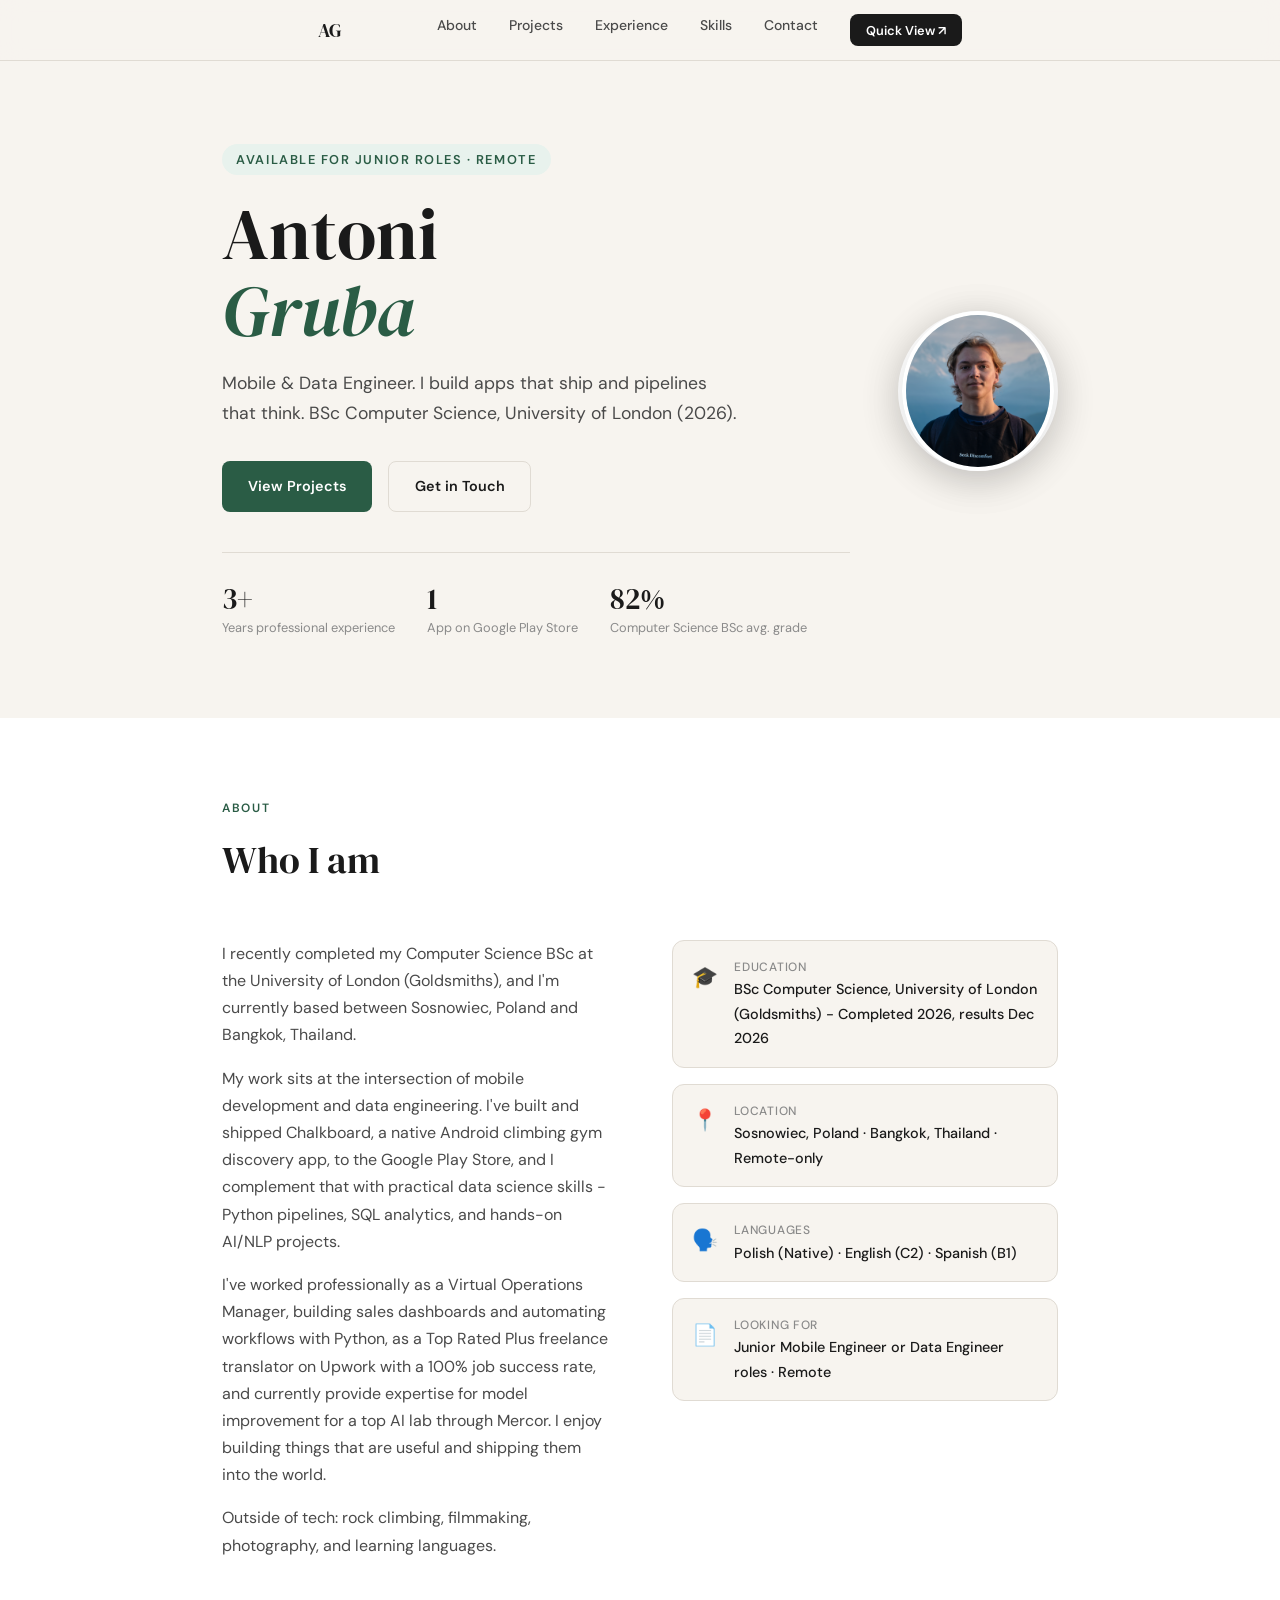
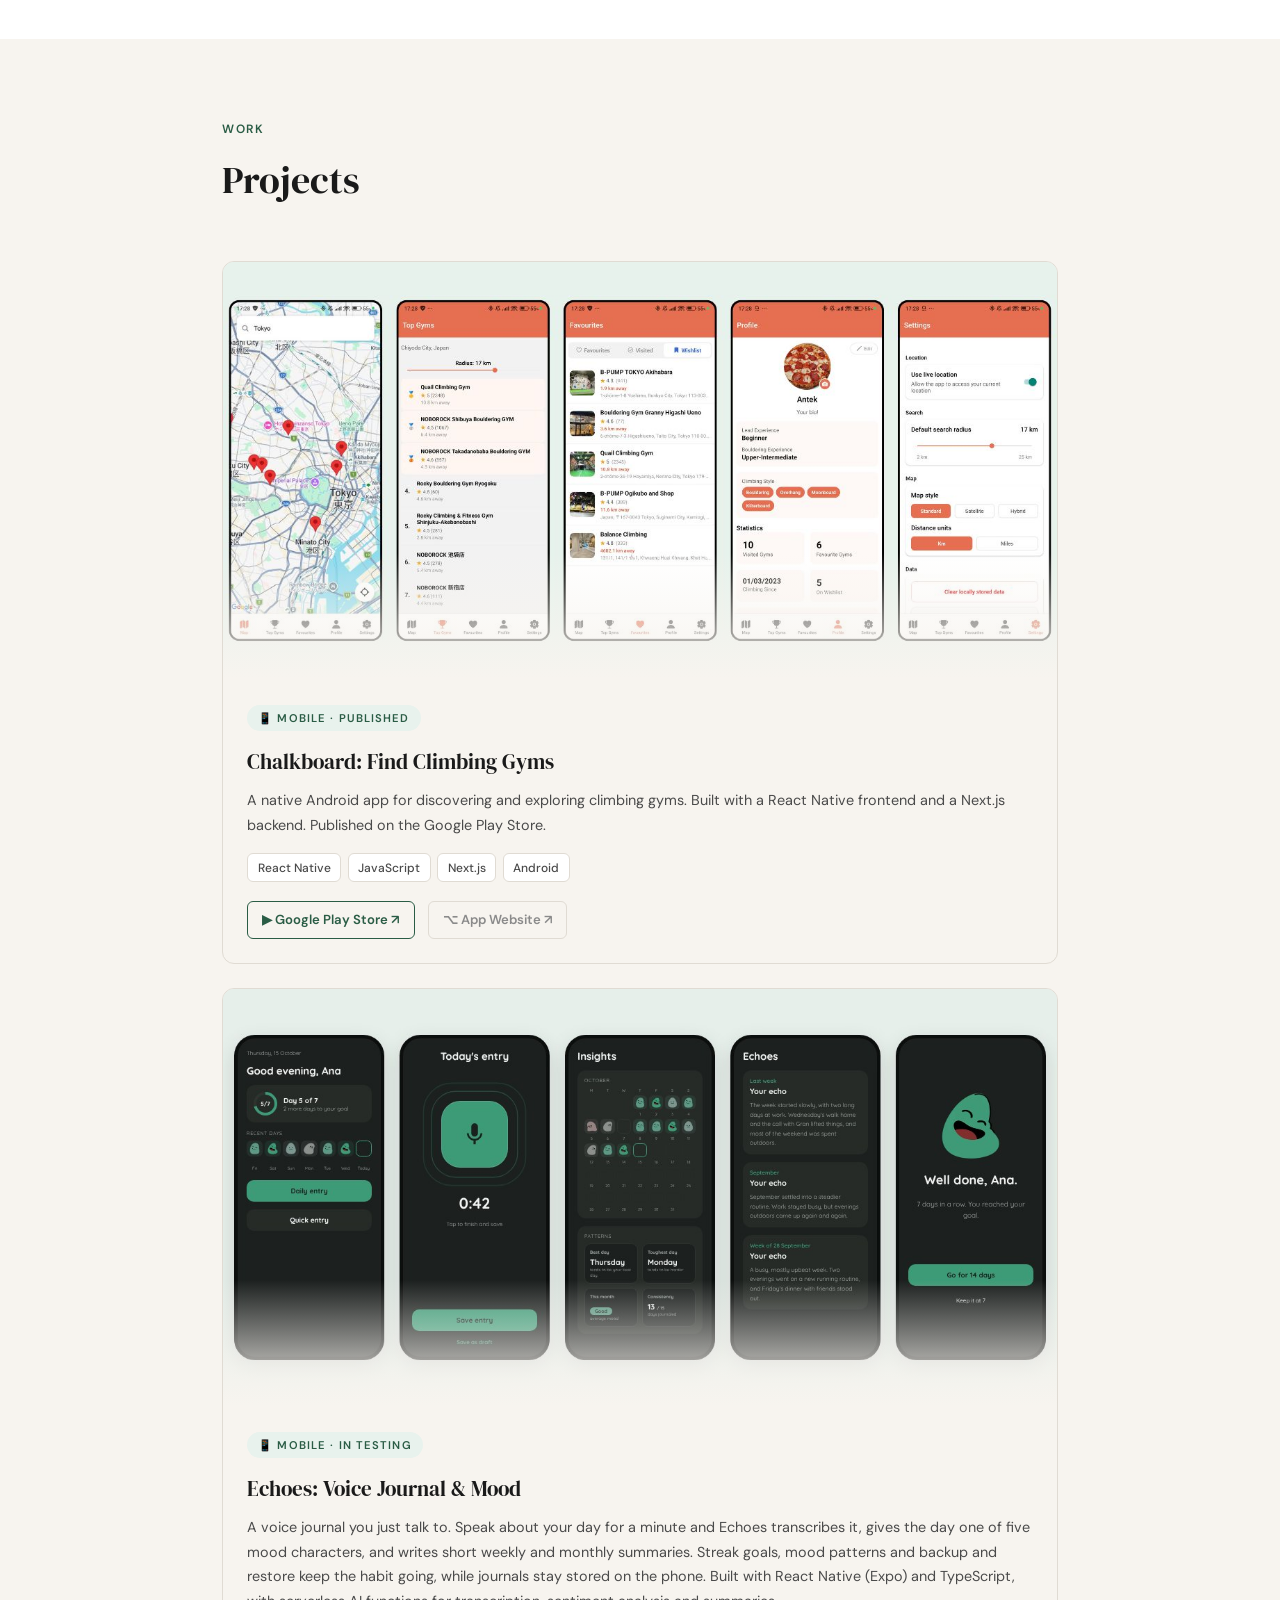
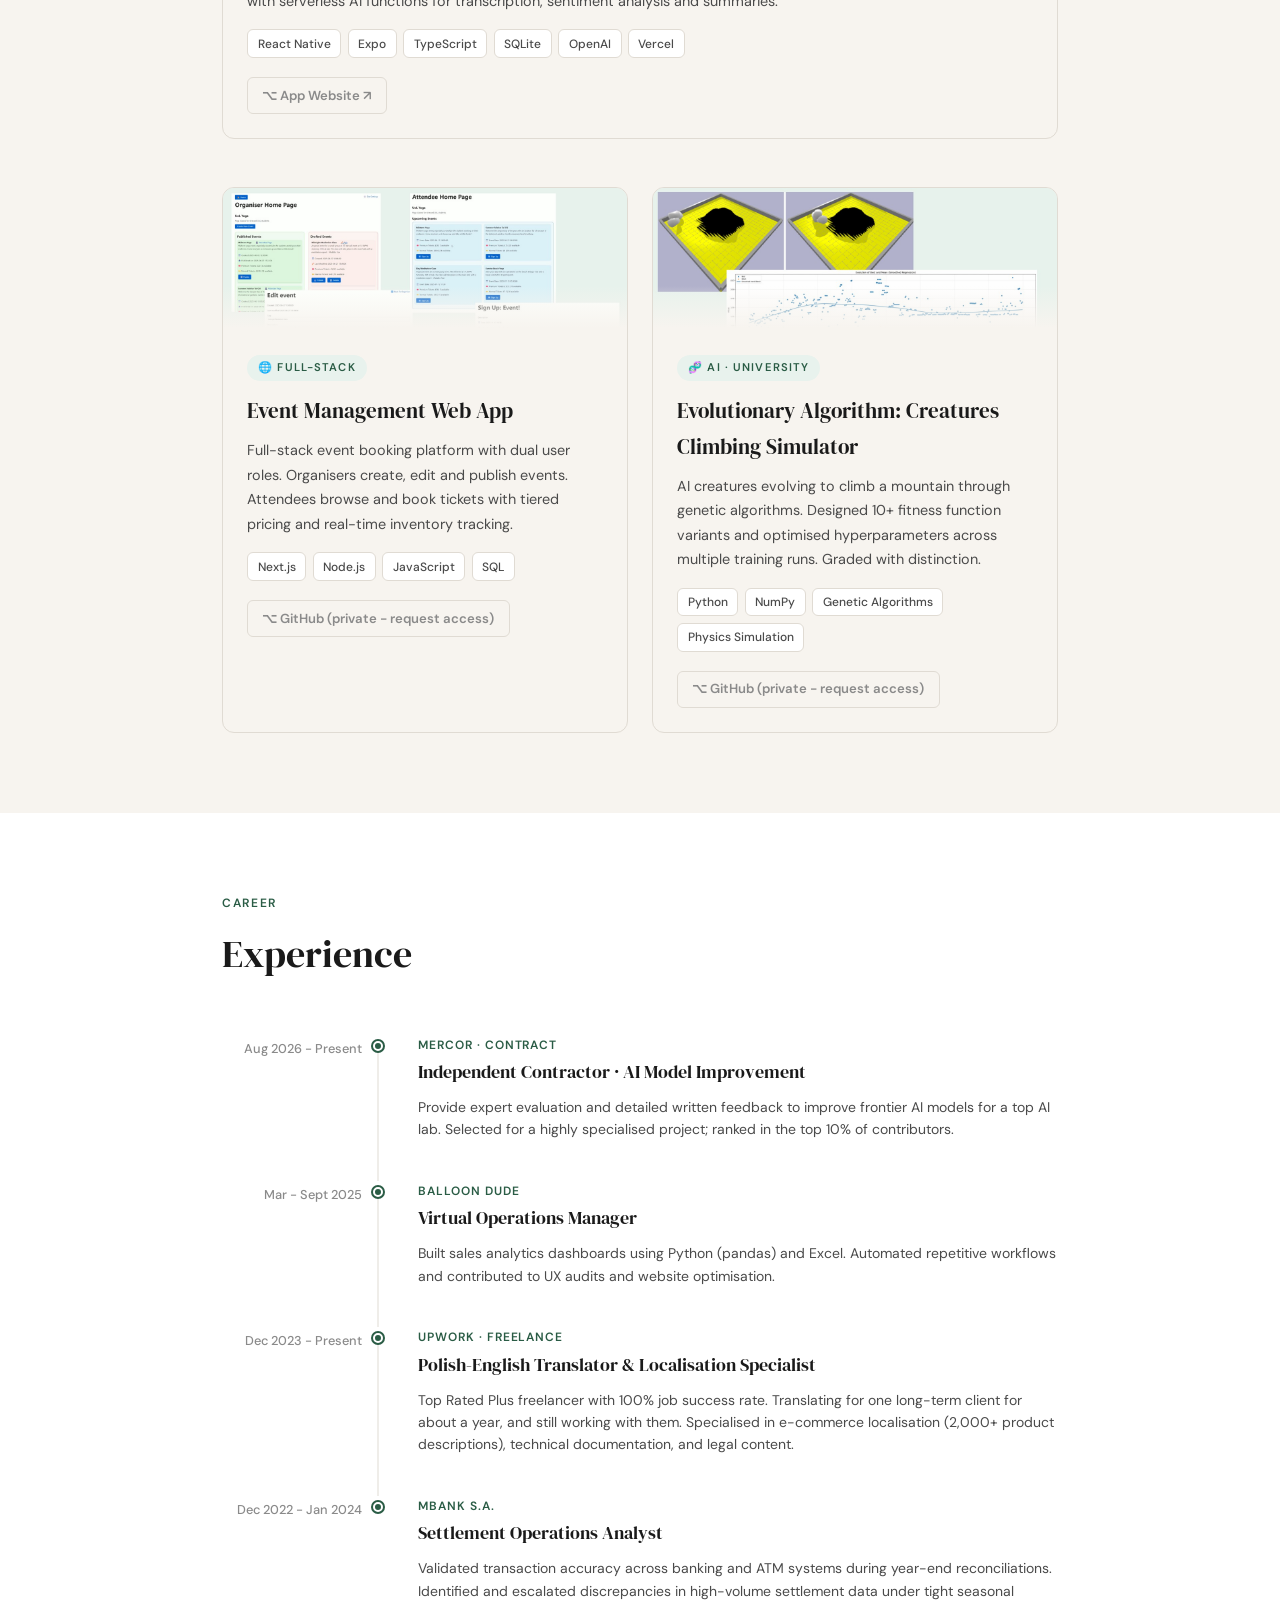
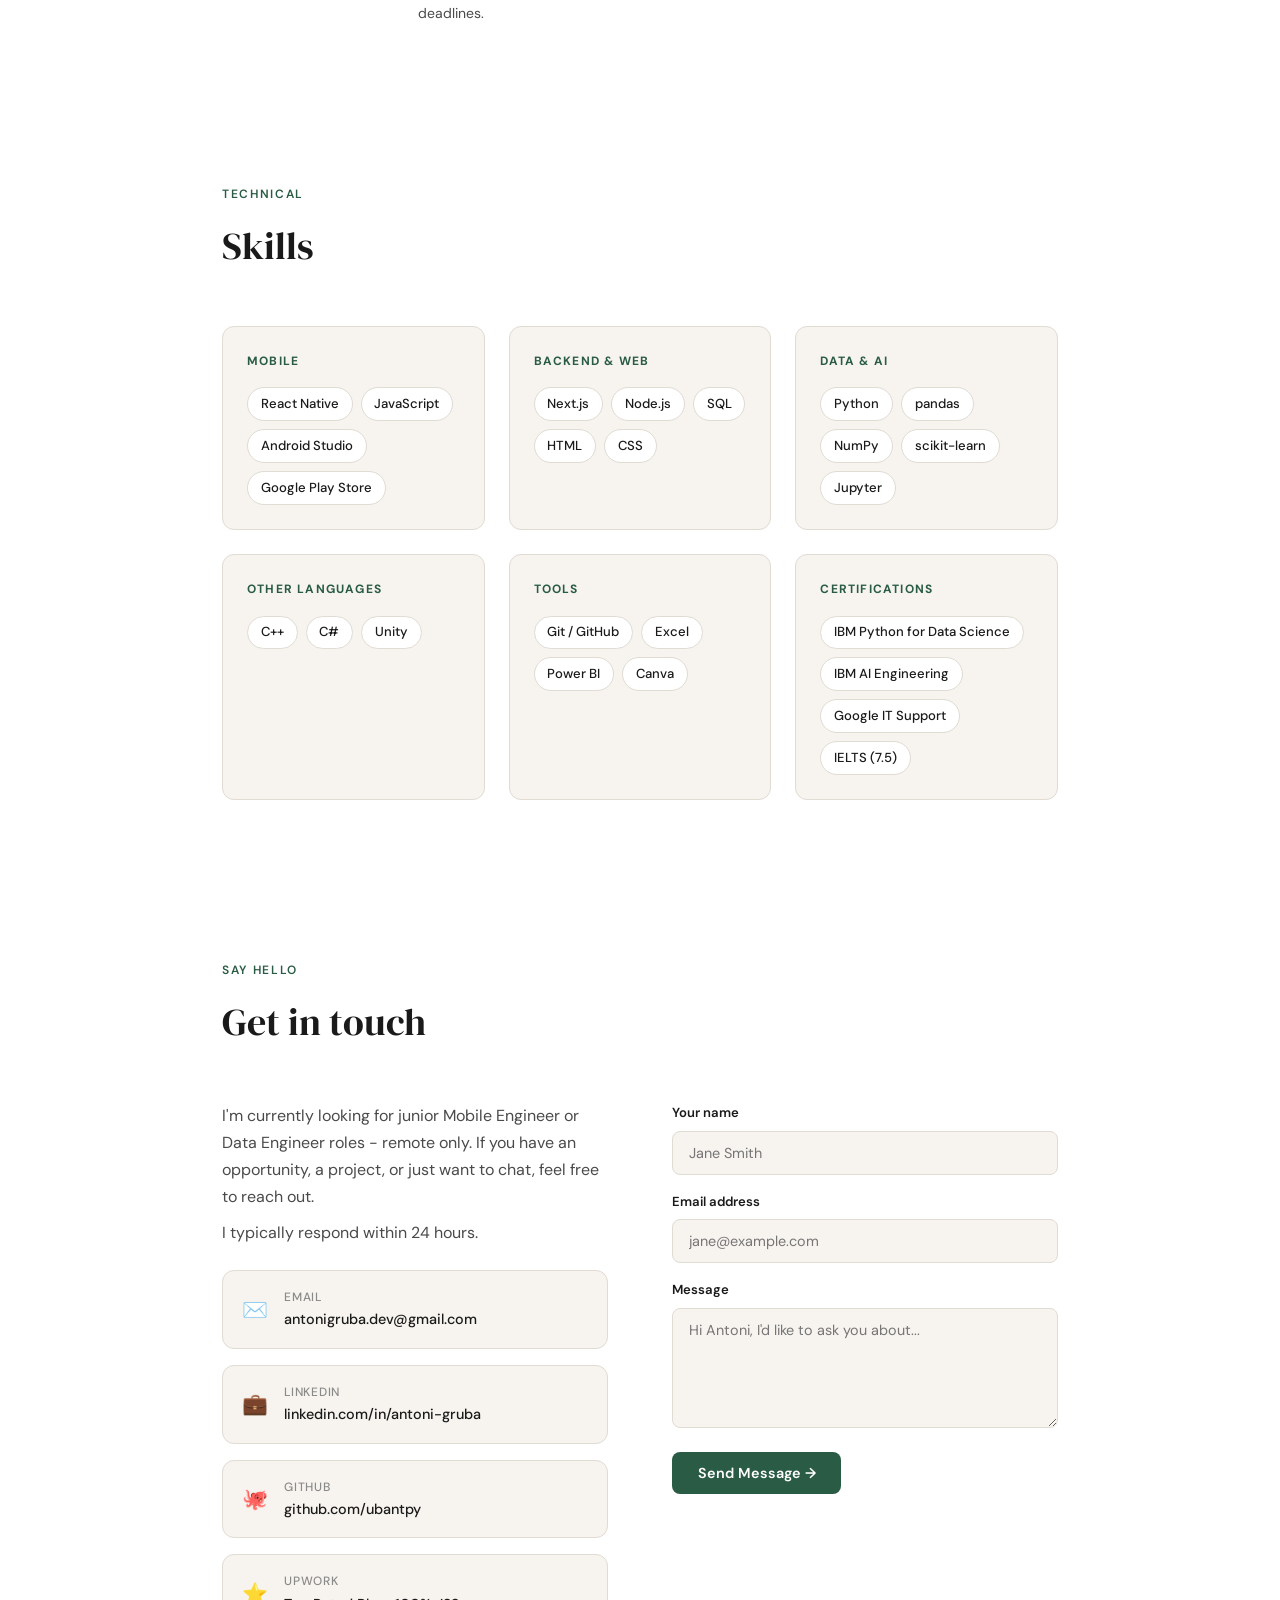
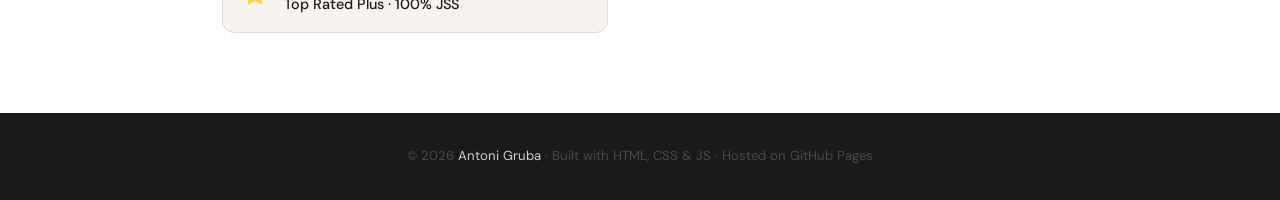
==== commit 12d9046d: "Remove the paid training and pay rate mentions from the Mercor entry Co-Authored-By: Claude Opus 5.5" ====
--- a/index.html
+++ b/index.html
@@ -3,16 +3,44 @@
 <head>
   <!-- Google tag (gtag.js) -->
   <script async src="https://www.googletagmanager.com/gtag/js?id=G-9PYTMMY21R"></script>
-  <script>
-    window.dataLayer = window.dataLayer || [];
-    function gtag(){dataLayer.push(arguments);}
-    gtag('js', new Date());
-
-    gtag('config', 'G-9PYTMMY21R');
-  </script>
+  <script src="/analytics.js"></script>
   <meta charset="UTF-8" />
   <meta name="viewport" content="width=device-width, initial-scale=1.0" />
   <title>Antoni Gruba - Mobile & Data Engineer</title>
+  <meta name="description" content="Antoni Gruba, mobile and data engineer looking for junior remote roles. My apps Chalkboard and Echoes, my experience and skills, and how to get in touch." />
+  <link rel="canonical" href="https://antonigruba.work/" />
+  <meta name="theme-color" content="#2a5c45" />
+  <link rel="icon" type="image/png" href="/images/favicon.png" />
+  <link rel="apple-touch-icon" href="/images/apple-touch-icon.png" />
+
+  <!-- Link previews (LinkedIn, Slack, WhatsApp, X...) -->
+  <meta property="og:type" content="website" />
+  <meta property="og:site_name" content="Antoni Gruba" />
+  <meta property="og:title" content="Antoni Gruba - Mobile & Data Engineer" />
+  <meta property="og:description" content="I build apps that ship and pipelines that think. Looking for junior remote roles in mobile or data engineering." />
+  <meta property="og:url" content="https://antonigruba.work/" />
+  <meta property="og:image" content="https://antonigruba.work/images/og-image.jpg" />
+  <meta property="og:image:width" content="1200" />
+  <meta property="og:image:height" content="630" />
+  <meta property="og:image:alt" content="Antoni Gruba, Mobile & Data Engineer, antonigruba.work" />
+  <meta name="twitter:card" content="summary_large_image" />
+
+  <!-- Tells search engines who the site is about -->
+  <script type="application/ld+json">
+  {
+    "@context": "https://schema.org",
+    "@type": "Person",
+    "name": "Antoni Gruba",
+    "jobTitle": "Mobile & Data Engineer",
+    "url": "https://antonigruba.work/",
+    "image": "https://antonigruba.work/images/profile-pic.png",
+    "email": "mailto:antonigruba.dev@gmail.com",
+    "sameAs": [
+      "https://linkedin.com/in/antoni-gruba",
+      "https://github.com/ubantpy"
+    ]
+  }
+  </script>
   <link rel="preconnect" href="https://fonts.googleapis.com" />
   <link rel="preconnect" href="https://fonts.gstatic.com" crossorigin />
   <link href="https://fonts.googleapis.com/css2?family=DM+Serif+Display:ital@0;1&family=DM+Sans:wght@300;400;500;600&display=swap" rel="stylesheet" />
@@ -236,7 +264,7 @@
           <div class="timeline-content">
             <div class="timeline-company">Mercor · Contract</div>
             <div class="timeline-role">Independent Contractor · AI Model Improvement</div>
-            <div class="timeline-desc">Provide expert evaluation and detailed written feedback to improve frontier AI models for a top AI lab. Selected for a highly specialised, high-rate project after extensive paid training; ranked in the top 10% of contributors.</div>
+            <div class="timeline-desc">Provide expert evaluation and detailed written feedback to improve frontier AI models for a top AI lab. Selected for a highly specialised project; ranked in the top 10% of contributors.</div>
           </div>
         </div>
 
@@ -398,6 +426,7 @@
           </div>
           <button type="submit" class="btn btn-primary form-submit">Send Message →</button>
           <p id="form-success" style="display:none; color: var(--accent); font-size: 0.9rem; margin-top: 0.8rem; font-weight: 500;">✓ Message sent! I'll get back to you soon.</p>
+          <p id="form-error" style="display:none; color: #b3261e; font-size: 0.9rem; margin-top: 0.8rem; font-weight: 500;">Sorry, your message didn't send. Please try again, or email me at <a href="mailto:antonigruba.dev@gmail.com" style="text-decoration: underline;">antonigruba.dev@gmail.com</a>.</p>
         </form>
       </div>
     </div>
@@ -451,7 +480,7 @@
           <ul>
             <li>Provide expertise for model improvement for a top AI lab.</li>
             <li>Deliver rigorous evaluations and in-depth written feedback that directly shape frontier model quality.</li>
-            <li>Selected for a specialised project after extensive paid training; ranked in the top 10% of contributors.</li>
+            <li>Selected for a specialised project; ranked in the top 10% of contributors.</li>
           </ul>
         </div>
 
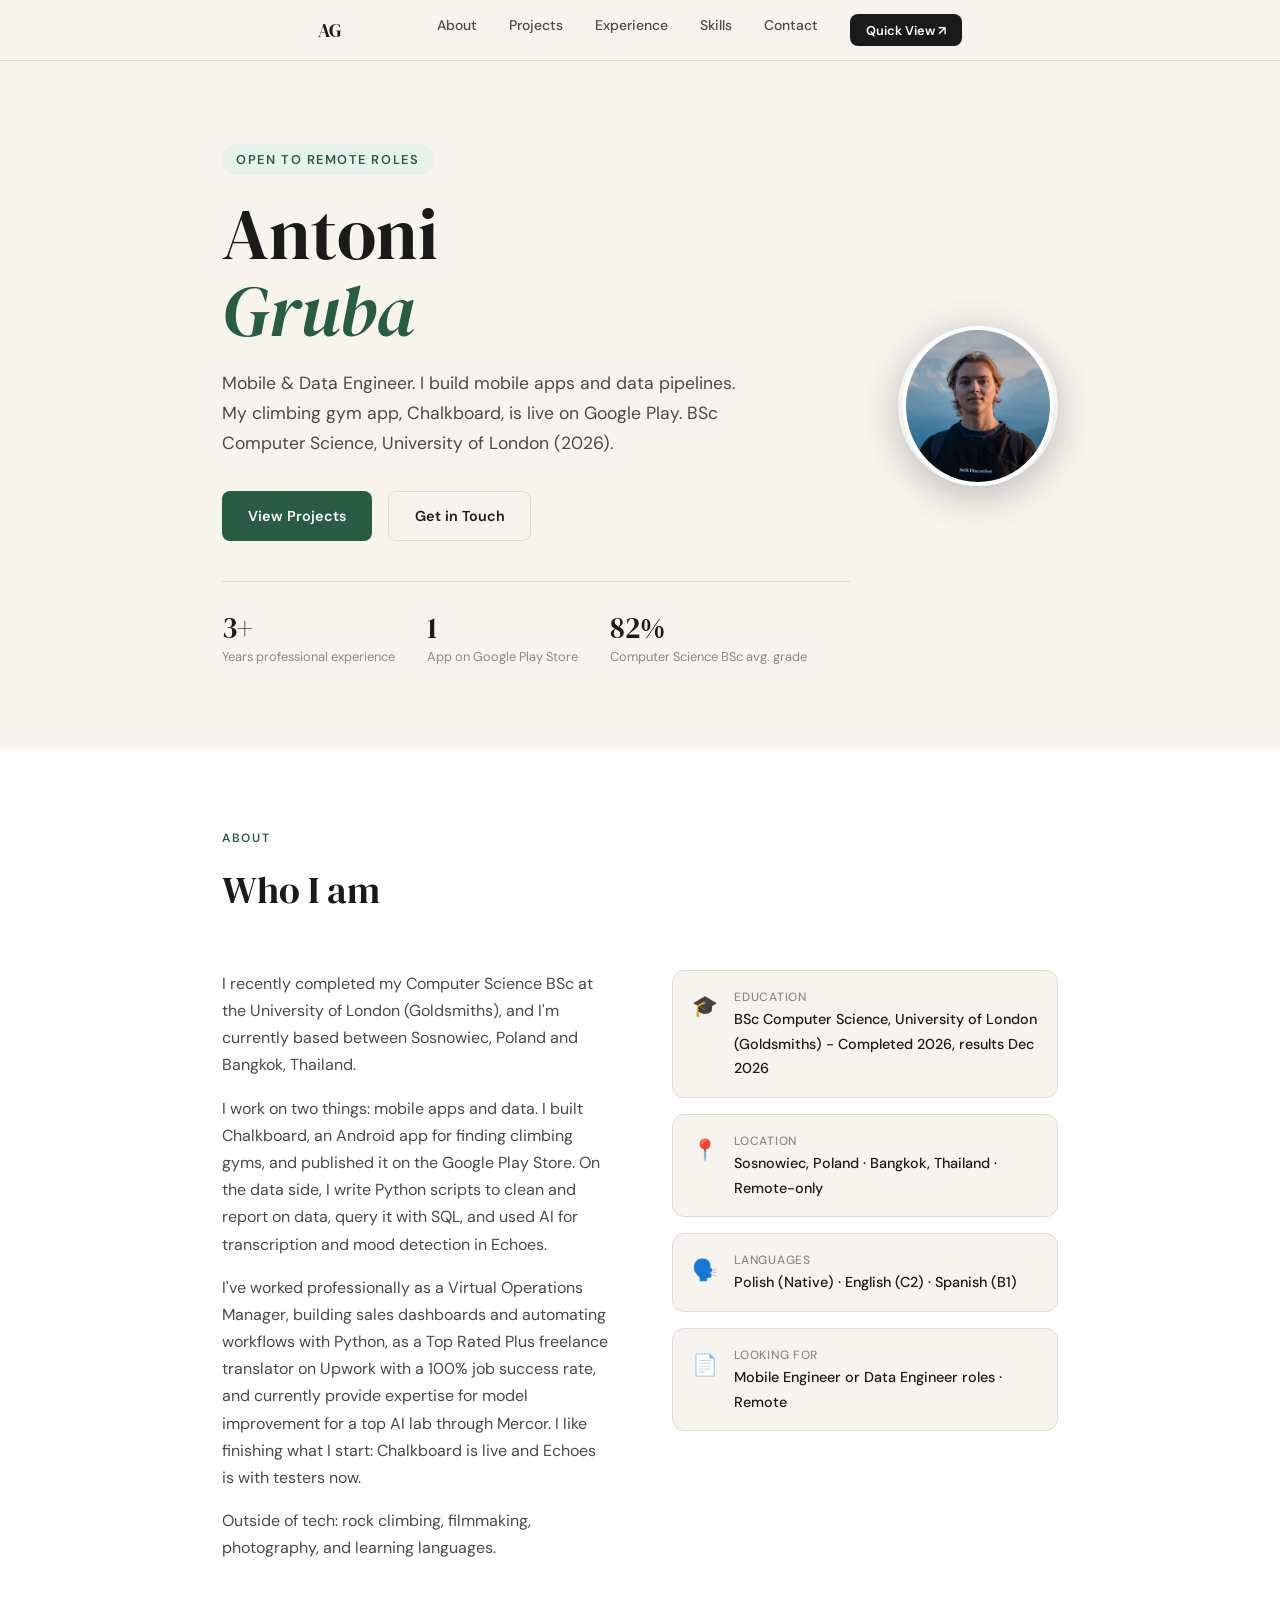
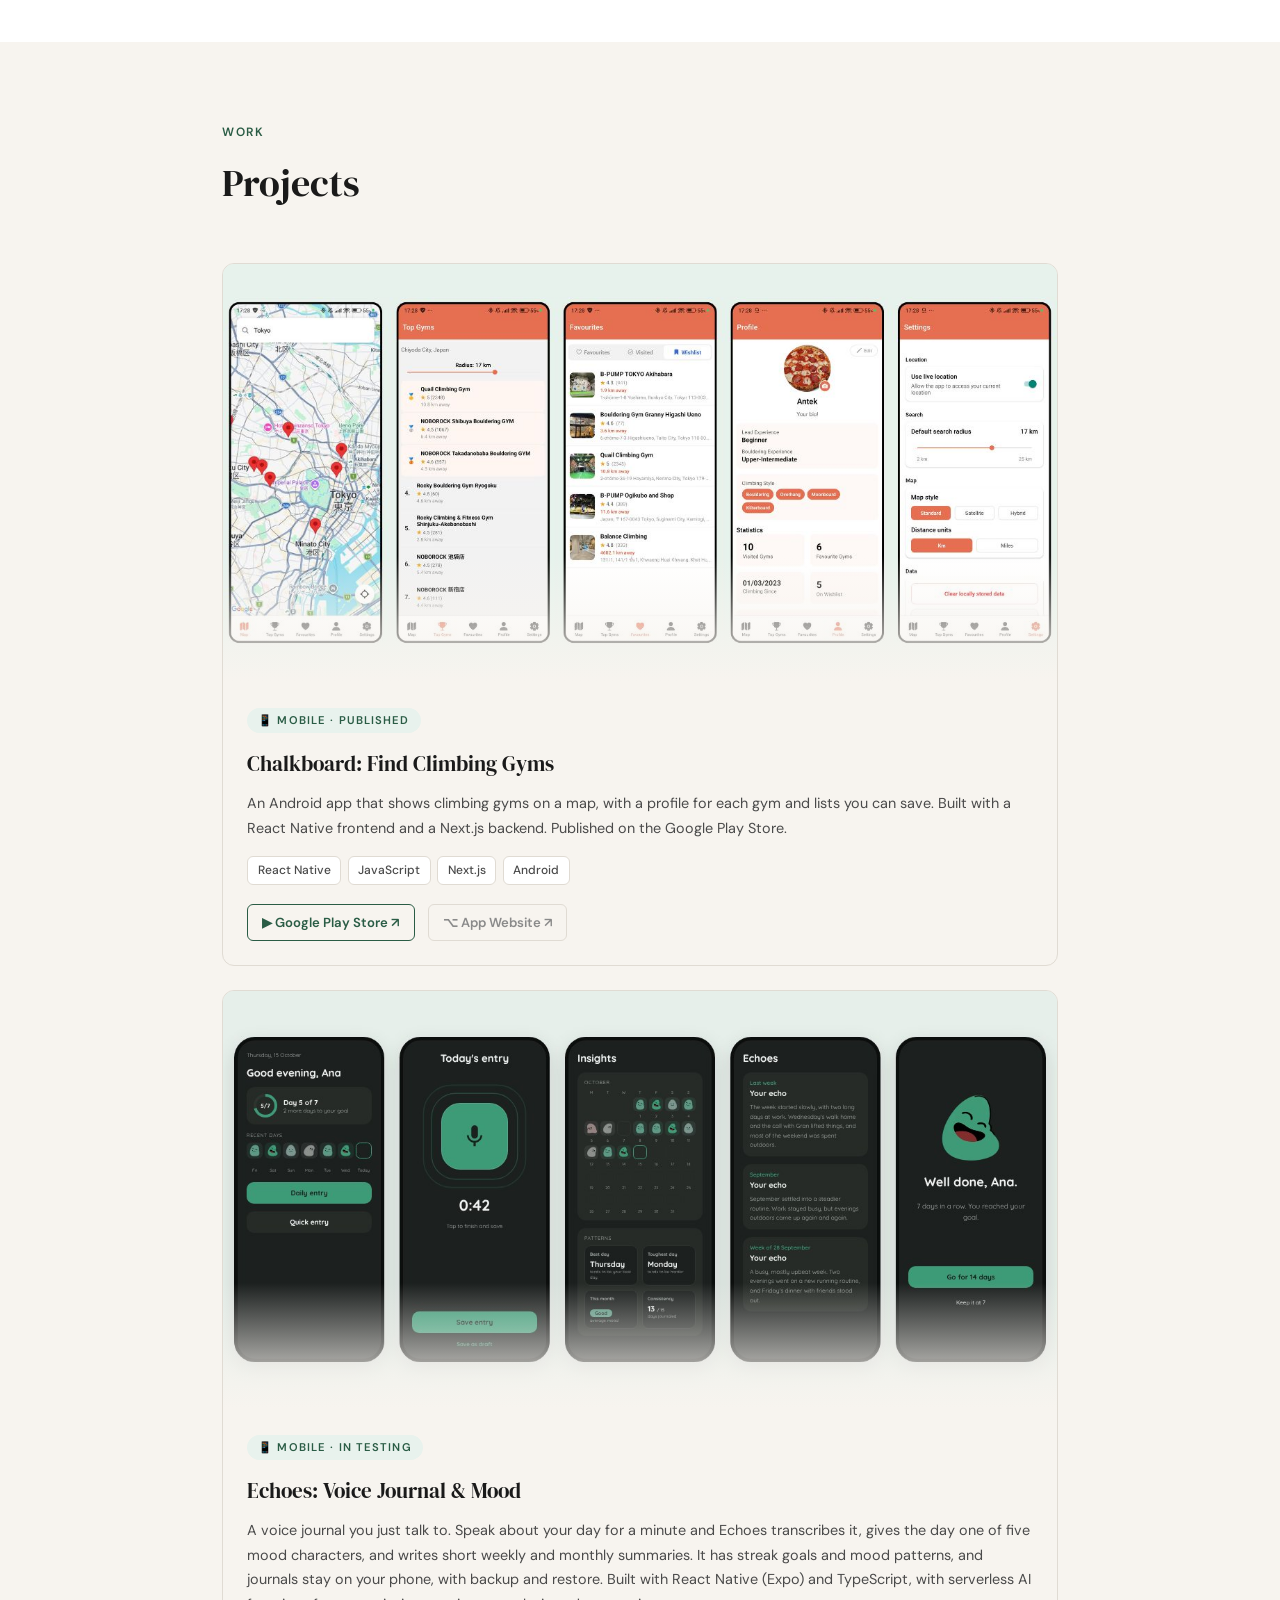
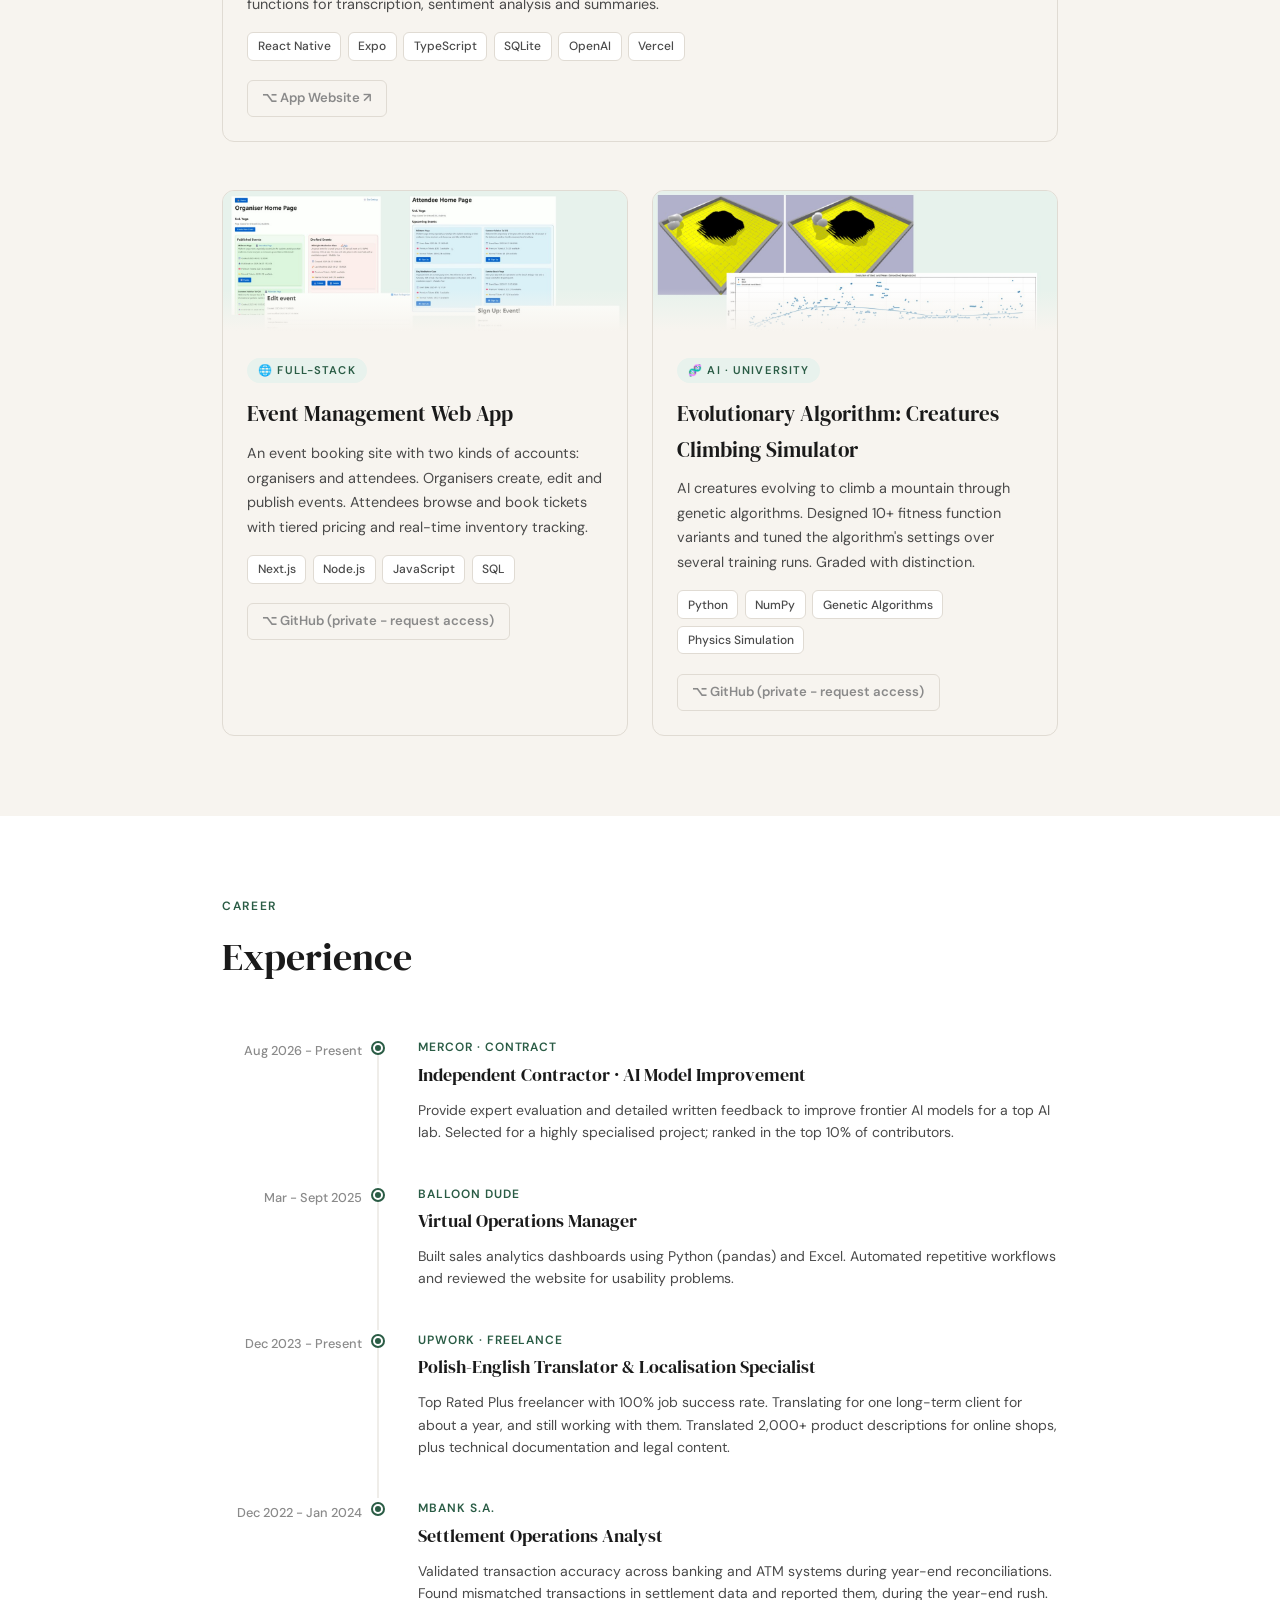
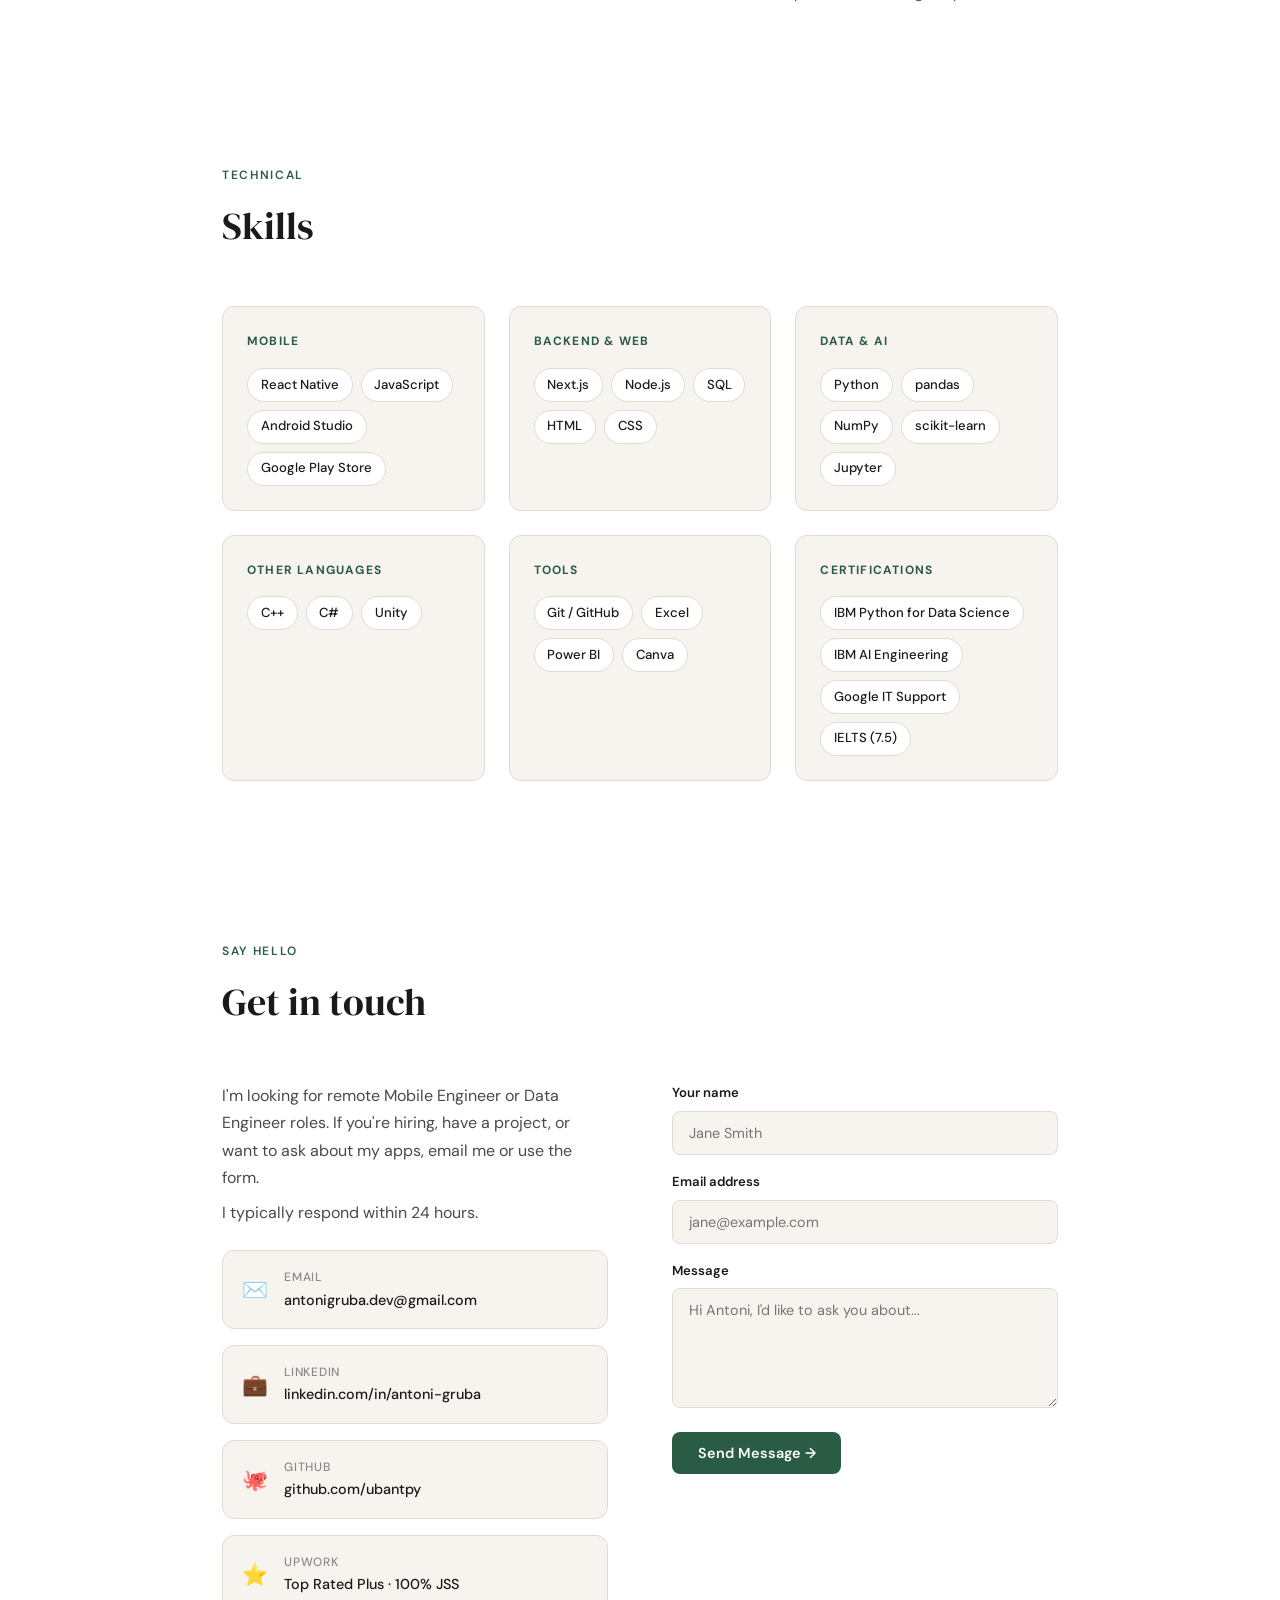
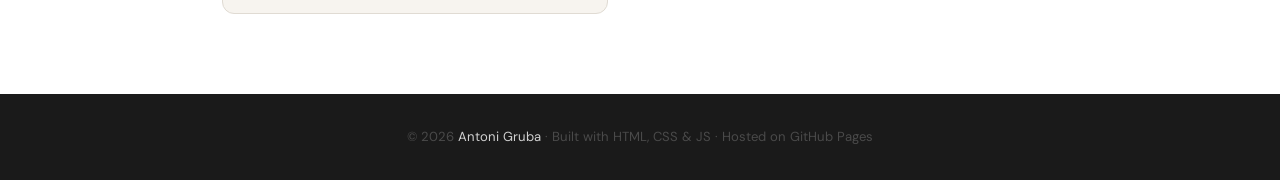
==== commit 2e2cc499: "Rewrite vague phrasing across the site and drop "junior" Applies the 24 rewrites from the phrasing r" ====
--- a/index.html
+++ b/index.html
@@ -7,7 +7,7 @@
   <meta charset="UTF-8" />
   <meta name="viewport" content="width=device-width, initial-scale=1.0" />
   <title>Antoni Gruba - Mobile & Data Engineer</title>
-  <meta name="description" content="Antoni Gruba, mobile and data engineer looking for junior remote roles. My apps Chalkboard and Echoes, my experience and skills, and how to get in touch." />
+  <meta name="description" content="Antoni Gruba, mobile and data engineer looking for remote roles. My apps Chalkboard and Echoes, my experience and skills, and how to get in touch." />
   <link rel="canonical" href="https://antonigruba.work/" />
   <meta name="theme-color" content="#2a5c45" />
   <link rel="icon" type="image/png" href="/images/favicon.png" />
@@ -17,7 +17,7 @@
   <meta property="og:type" content="website" />
   <meta property="og:site_name" content="Antoni Gruba" />
   <meta property="og:title" content="Antoni Gruba - Mobile & Data Engineer" />
-  <meta property="og:description" content="I build apps that ship and pipelines that think. Looking for junior remote roles in mobile or data engineering." />
+  <meta property="og:description" content="I build mobile apps and data pipelines. My climbing gym app, Chalkboard, is live on Google Play. Looking for remote roles in mobile or data engineering." />
   <meta property="og:url" content="https://antonigruba.work/" />
   <meta property="og:image" content="https://antonigruba.work/images/og-image.jpg" />
   <meta property="og:image:width" content="1200" />
@@ -68,9 +68,9 @@
   <section id="hero">
     <div class="hero-inner">
       <div class="hero-text">
-        <div class="hero-tag">Available for junior roles · Remote</div>
+        <div class="hero-tag">Open to remote roles</div>
         <h1 class="hero-title">Antoni<br><em>Gruba</em></h1>
-        <p class="hero-sub">Mobile & Data Engineer. I build apps that ship and pipelines that think. BSc Computer Science, University of London (2026).</p>
+        <p class="hero-sub">Mobile & Data Engineer. I build mobile apps and data pipelines. My climbing gym app, Chalkboard, is live on Google Play. BSc Computer Science, University of London (2026).</p>
         <div class="hero-btns">
           <a href="#projects" class="btn btn-primary">View Projects</a>
           <a href="#contact" class="btn btn-secondary">Get in Touch</a>
@@ -106,8 +106,8 @@
       <div class="about-grid fade-in">
         <div class="about-text">
           <p>I recently completed my Computer Science BSc at the University of London (Goldsmiths), and I'm currently based between Sosnowiec, Poland and Bangkok, Thailand.</p>
-          <p>My work sits at the intersection of mobile development and data engineering. I've built and shipped Chalkboard, a native Android climbing gym discovery app, to the Google Play Store, and I complement that with practical data science skills - Python pipelines, SQL analytics, and hands-on AI/NLP projects.</p>
-          <p>I've worked professionally as a Virtual Operations Manager, building sales dashboards and automating workflows with Python, as a Top Rated Plus freelance translator on Upwork with a 100% job success rate, and currently provide expertise for model improvement for a top AI lab through Mercor. I enjoy building things that are useful and shipping them into the world.</p>
+          <p>I work on two things: mobile apps and data. I built Chalkboard, an Android app for finding climbing gyms, and published it on the Google Play Store. On the data side, I write Python scripts to clean and report on data, query it with SQL, and used AI for transcription and mood detection in Echoes.</p>
+          <p>I've worked professionally as a Virtual Operations Manager, building sales dashboards and automating workflows with Python, as a Top Rated Plus freelance translator on Upwork with a 100% job success rate, and currently provide expertise for model improvement for a top AI lab through Mercor. I like finishing what I start: Chalkboard is live and Echoes is with testers now.</p>
           <p>Outside of tech: rock climbing, filmmaking, photography, and learning languages.</p>
         </div>
         <div class="about-facts">
@@ -136,7 +136,7 @@
             <div class="fact-icon">📄</div>
             <div>
               <div class="fact-label">Looking for</div>
-              <div class="fact-value">Junior Mobile Engineer or Data Engineer roles · Remote</div>
+              <div class="fact-value">Mobile Engineer or Data Engineer roles · Remote</div>
             </div>
           </div>
         </div>
@@ -162,7 +162,7 @@
           <div class="project-body">
             <div class="project-badge">📱 Mobile · Published</div>
             <h3>Chalkboard: Find Climbing Gyms</h3>
-            <p>A native Android app for discovering and exploring climbing gyms. Built with a React Native frontend and a Next.js backend. Published on the Google Play Store.</p>
+            <p>An Android app that shows climbing gyms on a map, with a profile for each gym and lists you can save. Built with a React Native frontend and a Next.js backend. Published on the Google Play Store.</p>
             <div class="project-tags">
               <span class="tag">React Native</span>
               <span class="tag">JavaScript</span>
@@ -184,7 +184,7 @@
           <div class="project-body">
             <div class="project-badge">📱 Mobile · In Testing</div>
             <h3>Echoes: Voice Journal &amp; Mood</h3>
-            <p>A voice journal you just talk to. Speak about your day for a minute and Echoes transcribes it, gives the day one of five mood characters, and writes short weekly and monthly summaries. Streak goals, mood patterns and backup and restore keep the habit going, while journals stay stored on the phone. Built with React Native (Expo) and TypeScript, with serverless AI functions for transcription, sentiment analysis and summaries.</p>
+            <p>A voice journal you just talk to. Speak about your day for a minute and Echoes transcribes it, gives the day one of five mood characters, and writes short weekly and monthly summaries. It has streak goals and mood patterns, and journals stay on your phone, with backup and restore. Built with React Native (Expo) and TypeScript, with serverless AI functions for transcription, sentiment analysis and summaries.</p>
             <div class="project-tags">
               <span class="tag">React Native</span>
               <span class="tag">Expo</span>
@@ -210,7 +210,7 @@
             <div class="project-body">
               <div class="project-badge">🌐 Full-Stack</div>
               <h3>Event Management Web App</h3>
-              <p>Full-stack event booking platform with dual user roles. Organisers create, edit and publish events. Attendees browse and book tickets with tiered pricing and real-time inventory tracking.</p>
+              <p>An event booking site with two kinds of accounts: organisers and attendees. Organisers create, edit and publish events. Attendees browse and book tickets with tiered pricing and real-time inventory tracking.</p>
               <div class="project-tags">
                 <span class="tag">Next.js</span>
                 <span class="tag">Node.js</span>
@@ -231,7 +231,7 @@
             <div class="project-body">
               <div class="project-badge">🧬 AI · University</div>
               <h3>Evolutionary Algorithm: Creatures Climbing Simulator</h3>
-              <p>AI creatures evolving to climb a mountain through genetic algorithms. Designed 10+ fitness function variants and optimised hyperparameters across multiple training runs. Graded with distinction.</p>
+              <p>AI creatures evolving to climb a mountain through genetic algorithms. Designed 10+ fitness function variants and tuned the algorithm's settings over several training runs. Graded with distinction.</p>
               <div class="project-tags">
                 <span class="tag">Python</span>
                 <span class="tag">NumPy</span>
@@ -274,7 +274,7 @@
           <div class="timeline-content">
             <div class="timeline-company">Balloon Dude</div>
             <div class="timeline-role">Virtual Operations Manager</div>
-            <div class="timeline-desc">Built sales analytics dashboards using Python (pandas) and Excel. Automated repetitive workflows and contributed to UX audits and website optimisation.</div>
+            <div class="timeline-desc">Built sales analytics dashboards using Python (pandas) and Excel. Automated repetitive workflows and reviewed the website for usability problems.</div>
           </div>
         </div>
 
@@ -284,7 +284,7 @@
           <div class="timeline-content">
             <div class="timeline-company">Upwork · Freelance</div>
             <div class="timeline-role">Polish-English Translator & Localisation Specialist</div>
-            <div class="timeline-desc">Top Rated Plus freelancer with 100% job success rate. Translating for one long-term client for about a year, and still working with them. Specialised in e-commerce localisation (2,000+ product descriptions), technical documentation, and legal content.</div>
+            <div class="timeline-desc">Top Rated Plus freelancer with 100% job success rate. Translating for one long-term client for about a year, and still working with them. Translated 2,000+ product descriptions for online shops, plus technical documentation and legal content.</div>
           </div>
         </div>
 
@@ -294,7 +294,7 @@
           <div class="timeline-content">
             <div class="timeline-company">mBank S.A.</div>
             <div class="timeline-role">Settlement Operations Analyst</div>
-            <div class="timeline-desc">Validated transaction accuracy across banking and ATM systems during year-end reconciliations. Identified and escalated discrepancies in high-volume settlement data under tight seasonal deadlines.</div>
+            <div class="timeline-desc">Validated transaction accuracy across banking and ATM systems during year-end reconciliations. Found mismatched transactions in settlement data and reported them, during the year-end rush.</div>
           </div>
         </div>
 
@@ -378,7 +378,7 @@
       </div>
       <div class="contact-grid fade-in">
         <div>
-          <p style="margin-bottom: 0.5rem;">I'm currently looking for junior Mobile Engineer or Data Engineer roles - remote only. If you have an opportunity, a project, or just want to chat, feel free to reach out.</p>
+          <p style="margin-bottom: 0.5rem;">I'm looking for remote Mobile Engineer or Data Engineer roles. If you're hiring, have a project, or want to ask about my apps, email me or use the form.</p>
           <p>I typically respond within 24 hours.</p>
           <div class="contact-links">
             <a href="mailto:antonigruba.dev@gmail.com" class="contact-link-item">
@@ -464,7 +464,7 @@
       <!-- Summary -->
       <div class="sv-section">
         <div class="sv-section-title">Summary</div>
-        <div class="sv-summary">Mobile and data engineer with a Computer Science BSc from the University of London (completed 2026) and production-ready mobile development experience. Built and shipped Chalkboard, a native climbing gym discovery app for Android. Complemented by practical data science expertise: Python/pandas data pipelines, SQL analytics, and NLP/AI project completion. Proven ability to bridge full-stack development with data-driven decision-making. Seeking a Mobile Engineer or Data Engineer role where I can build scalable, intelligent applications.</div>
+        <div class="sv-summary">Computer Science graduate (University of London, 2026, 82% average). I built Chalkboard, an Android app for finding climbing gyms, and published it on Google Play. I also work with data in Python, pandas and SQL, and built sales dashboards at Balloon Dude. I currently provide expertise for model improvement for a top AI lab through Mercor. Looking for a remote role in mobile or data engineering.</div>
       </div>
 
       <!-- Work Experience -->
@@ -491,9 +491,9 @@
           </div>
           <div class="sv-job-company">Balloon Dude</div>
           <ul>
-            <li>Leveraged Python (pandas) and Excel to build sales analytics dashboards and identify SKU performance trends.</li>
+            <li>Used Python (pandas) and Excel to build sales analytics dashboards and identify SKU performance trends.</li>
             <li>Automated repetitive workflows using scripts (content metadata processing, reporting).</li>
-            <li>Contributed to product improvements, UX audits, and website optimisation.</li>
+            <li>Reviewed the website for usability problems and suggested fixes.</li>
           </ul>
         </div>
 
@@ -506,7 +506,7 @@
           <ul>
             <li>Top Rated Plus freelancer with 100% job success rate.</li>
             <li>Translating for one long-term client for about a year, and still working with them.</li>
-            <li>Specialised in e-commerce localisation (2,000+ product descriptions), technical documentation, and legal content.</li>
+            <li>Translated 2,000+ product descriptions for online shops, plus technical documentation and legal content.</li>
           </ul>
         </div>
 
@@ -518,8 +518,7 @@
           <div class="sv-job-company">mBank S.A.</div>
           <ul>
             <li>Validated transaction accuracy across banking and ATM systems during year-end reconciliations.</li>
-            <li>Identified and escalated discrepancies in high-volume settlement data.</li>
-            <li>Supported critical year-end close processes under tight deadlines.</li>
+            <li>Found mismatched transactions in settlement data and reported them.</li>
           </ul>
         </div>
       </div>
@@ -533,7 +532,7 @@
             <div>
               <div class="sv-project-name">Chalkboard: Find Climbing Gyms</div>
               <div class="sv-project-stack">React Native · JavaScript · Next.js</div>
-              <div class="sv-project-desc">Native Android app for discovering and exploring climbing gyms. Published on the Google Play Store.</div>
+              <div class="sv-project-desc">Android app that shows climbing gyms on a map, with gym profiles and saved lists. Published on the Google Play Store.</div>
               <div style="margin-top: 6px;">
                 <a href="https://play.google.com/store/apps/details?id=com.antek.chalkboard" class="sv-project-link" target="_blank" rel="noopener noreferrer">▶ Google Play Store ↗</a>
                 <a href="/chalkboard/" class="sv-project-link" style="margin-left: 12px;" target="_blank" rel="noopener noreferrer">⌥ Website ↗</a>
@@ -574,7 +573,7 @@
             <div>
               <div class="sv-project-name">Evolutionary Algorithm: Creatures Climbing Sim</div>
               <div class="sv-project-stack">Python · NumPy · Genetic Algorithms</div>
-              <div class="sv-project-desc">AI creatures evolving to climb mountains through genetic algorithms. Designed 10+ fitness function variants, optimised hyperparameters. Graded with distinction.</div>
+              <div class="sv-project-desc">AI creatures evolving to climb mountains through genetic algorithms. Designed 10+ fitness function variants and tuned the algorithm's settings. Graded with distinction.</div>
               <a href="#contact?project=Evolutionary+Algorithm+Climbing+Sim" class="project-link secondary">⌥ GitHub (private - request access)</a>
             </div>
             <div class="sv-project-img">
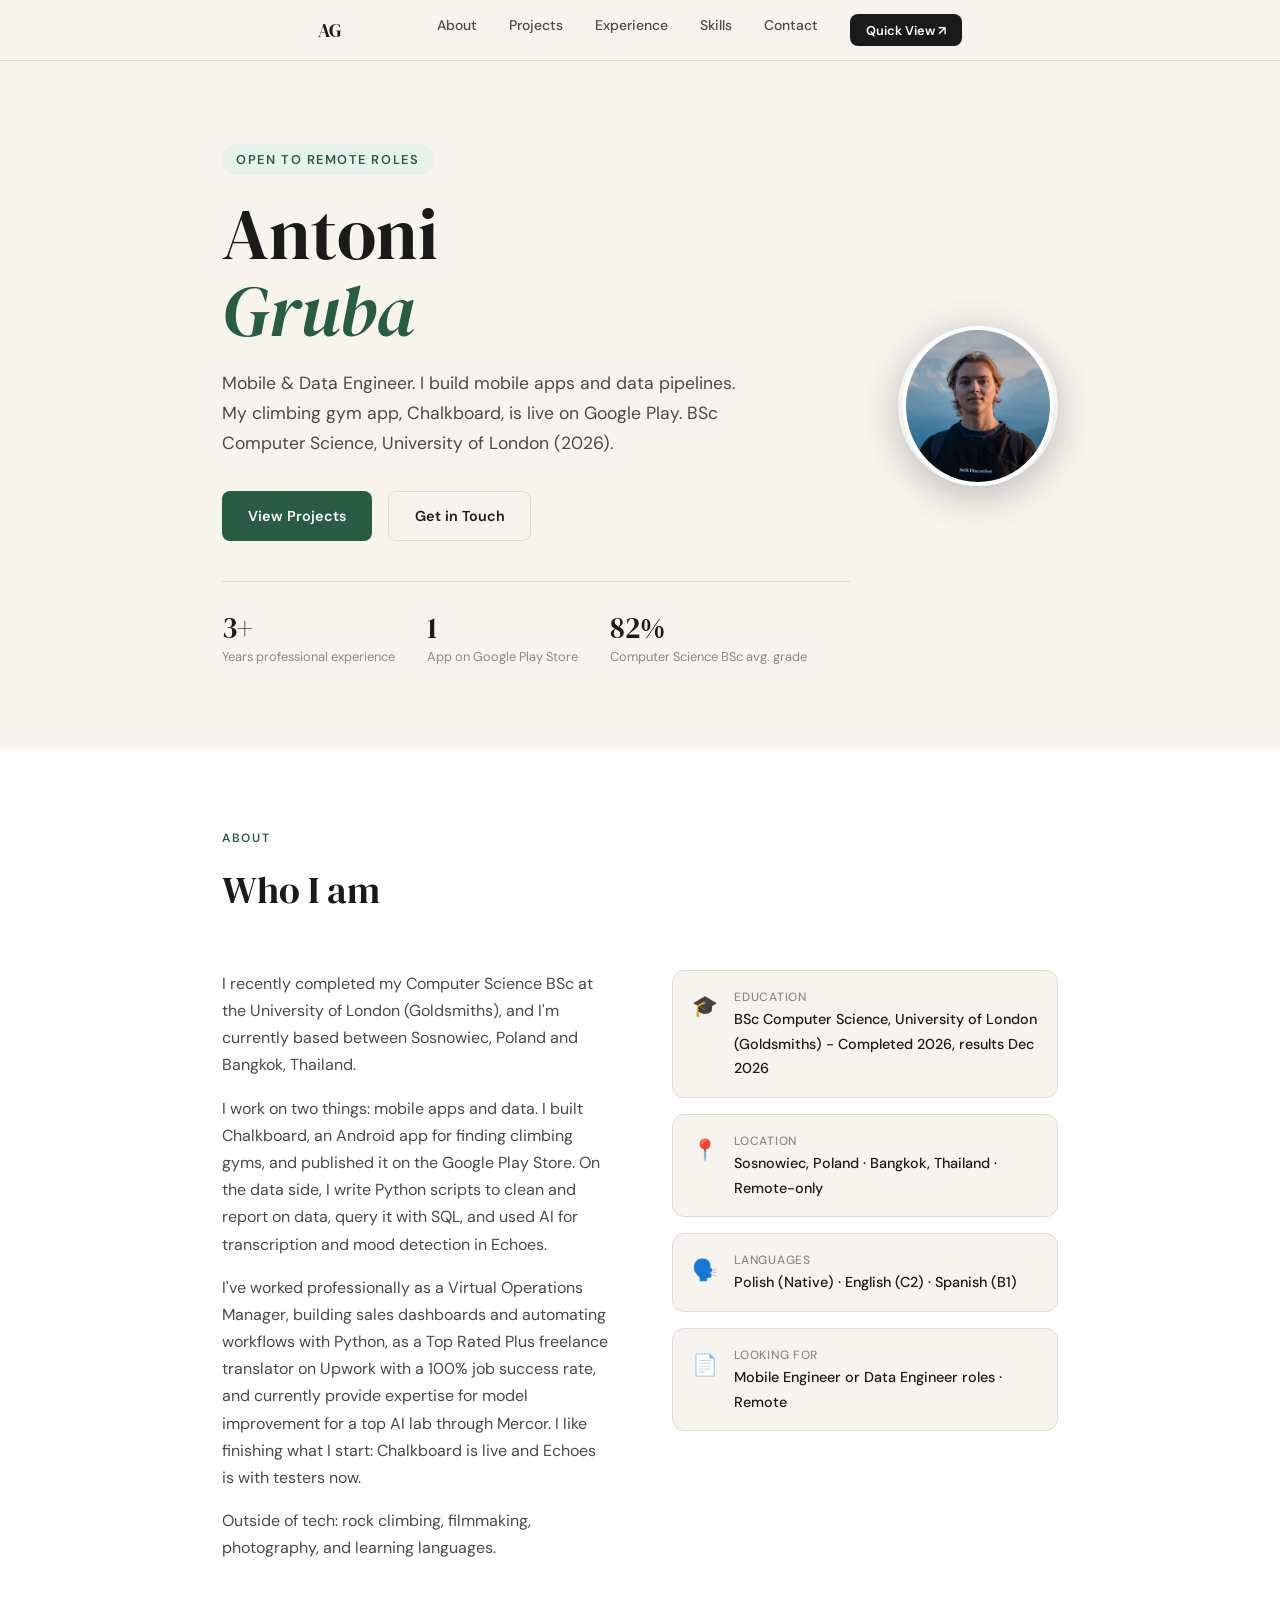
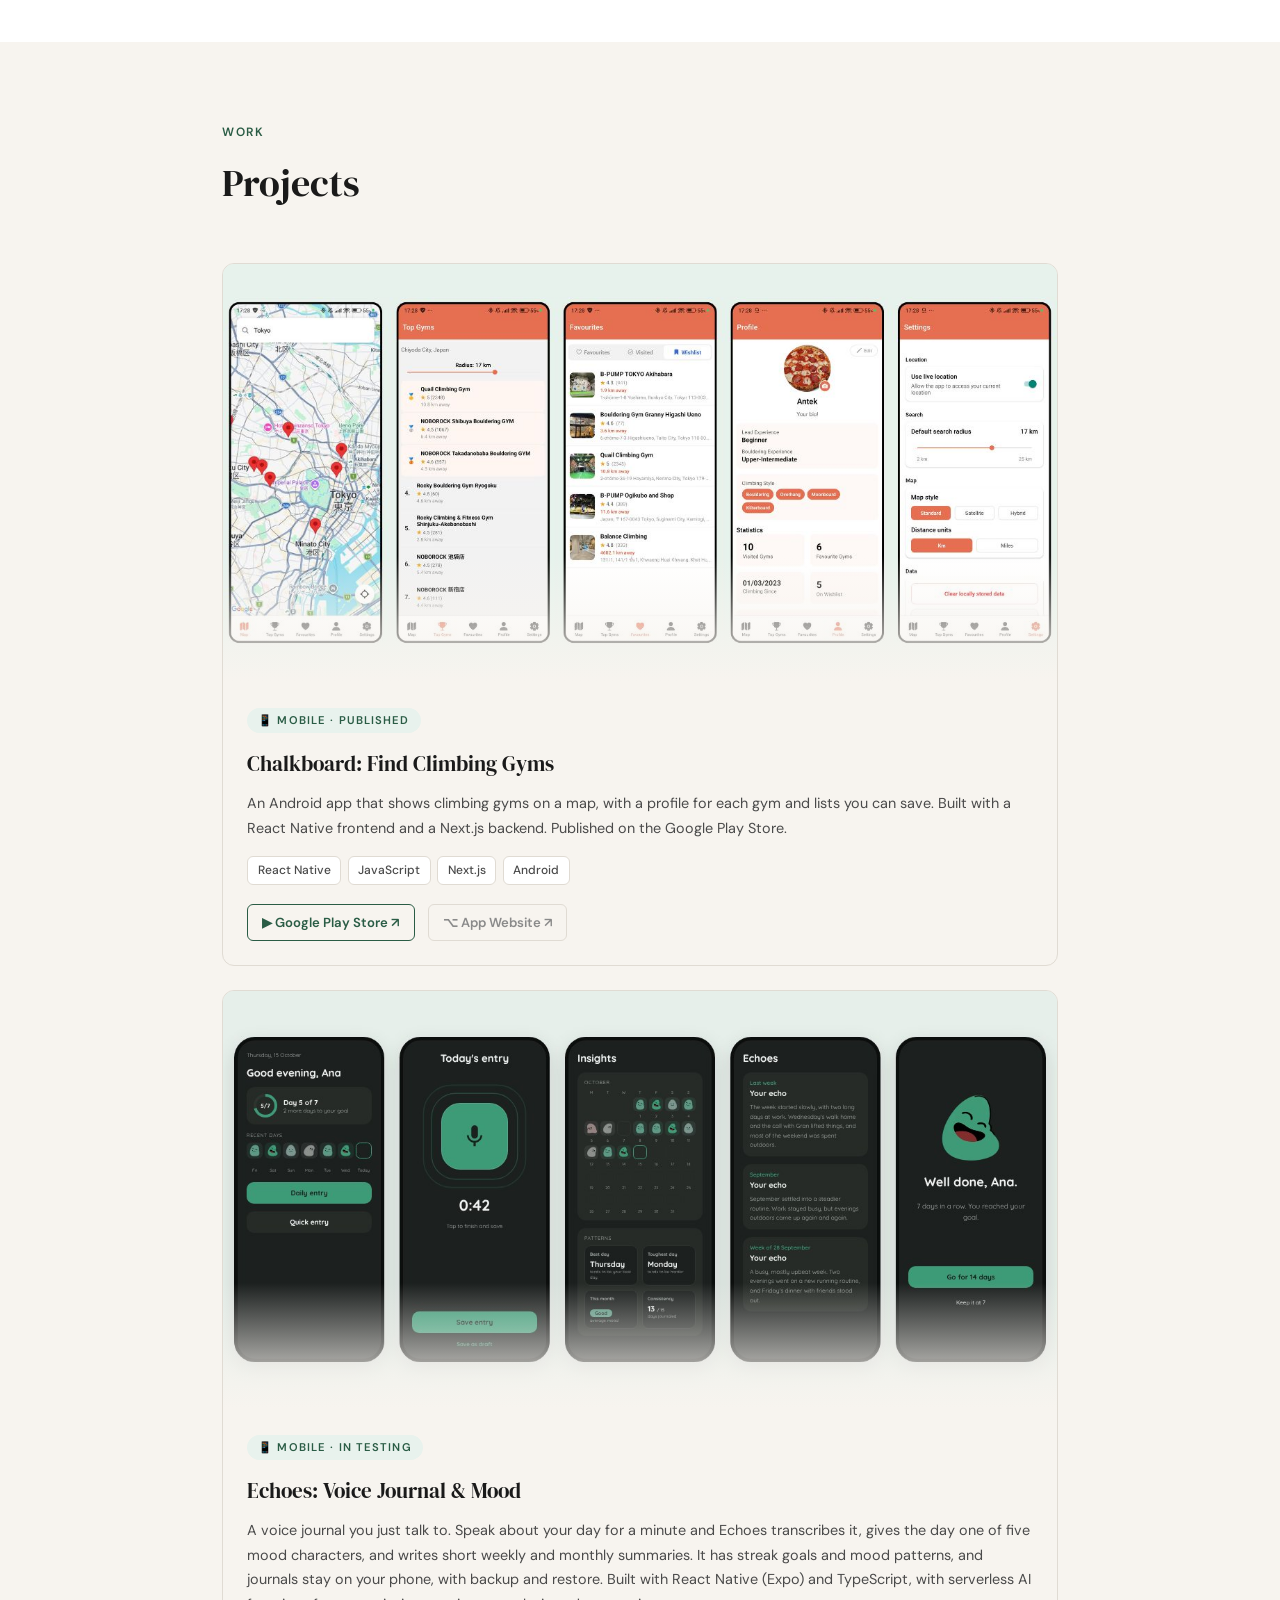
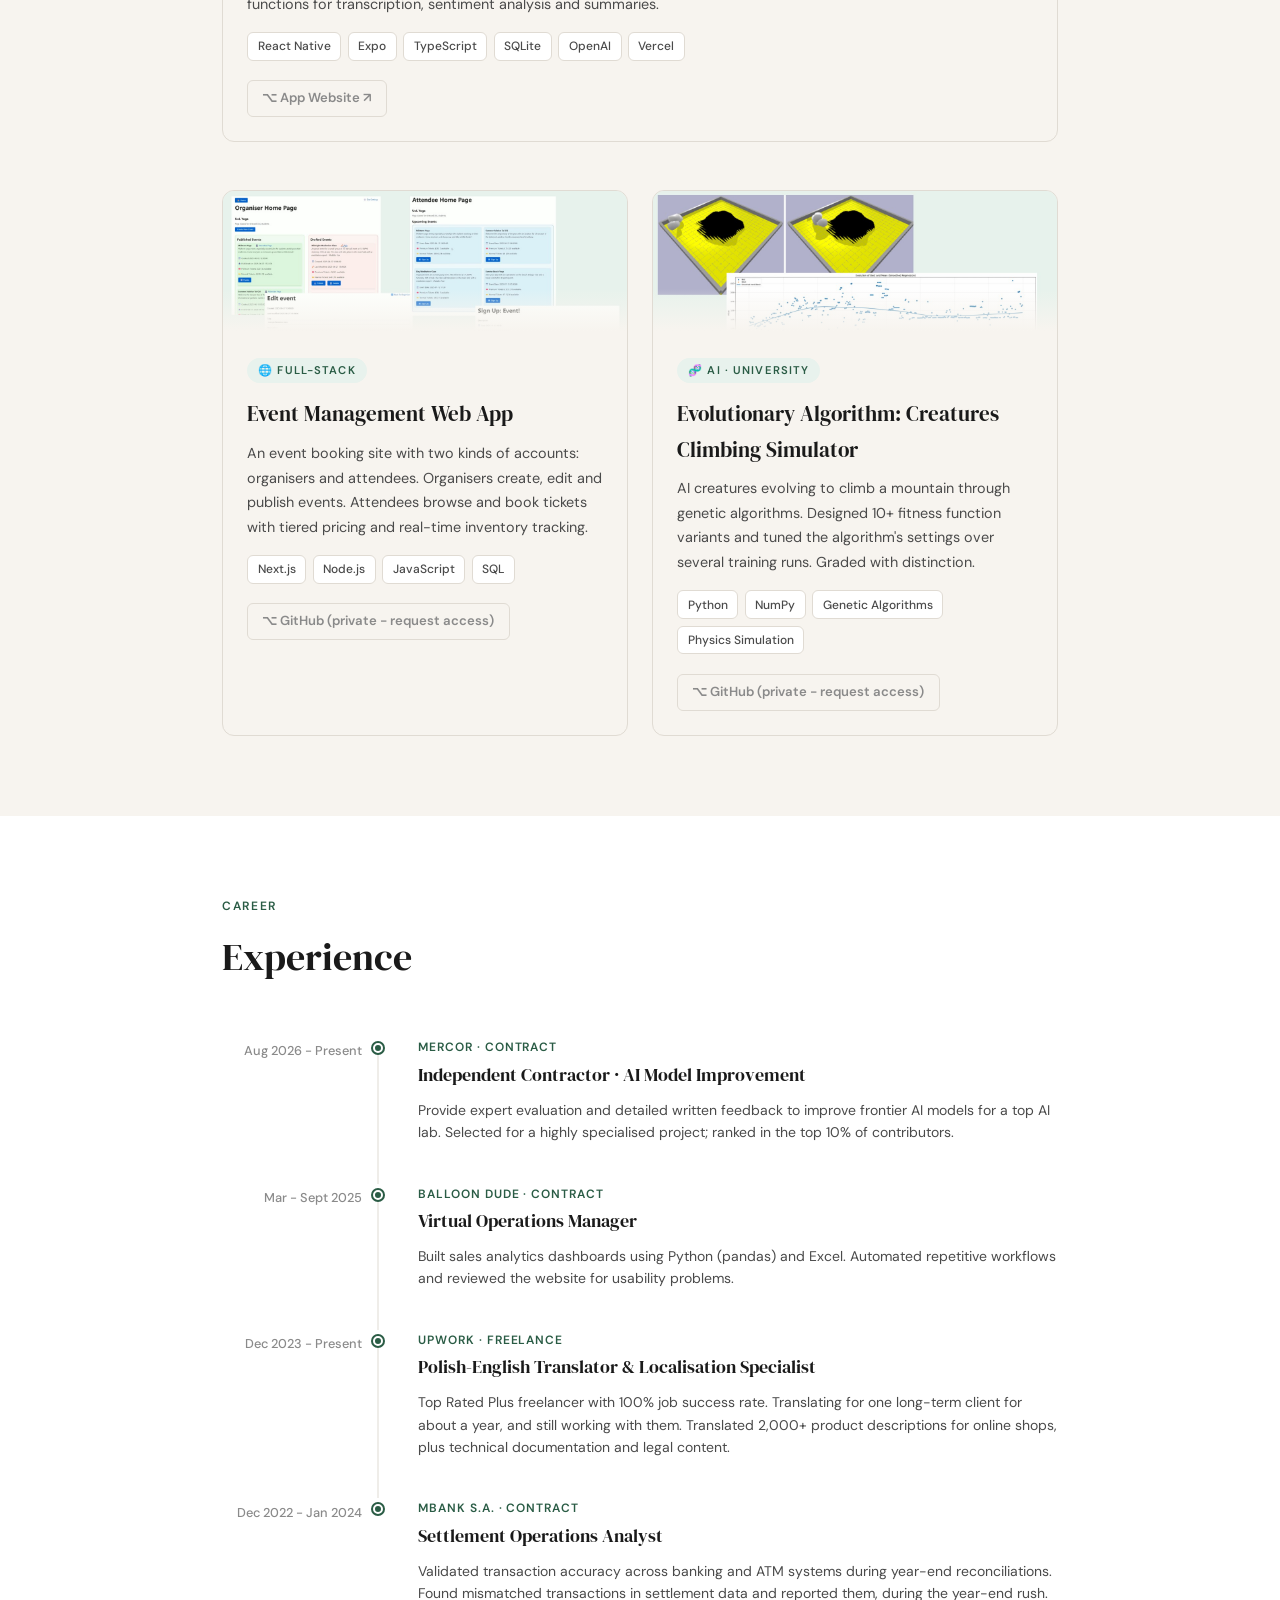
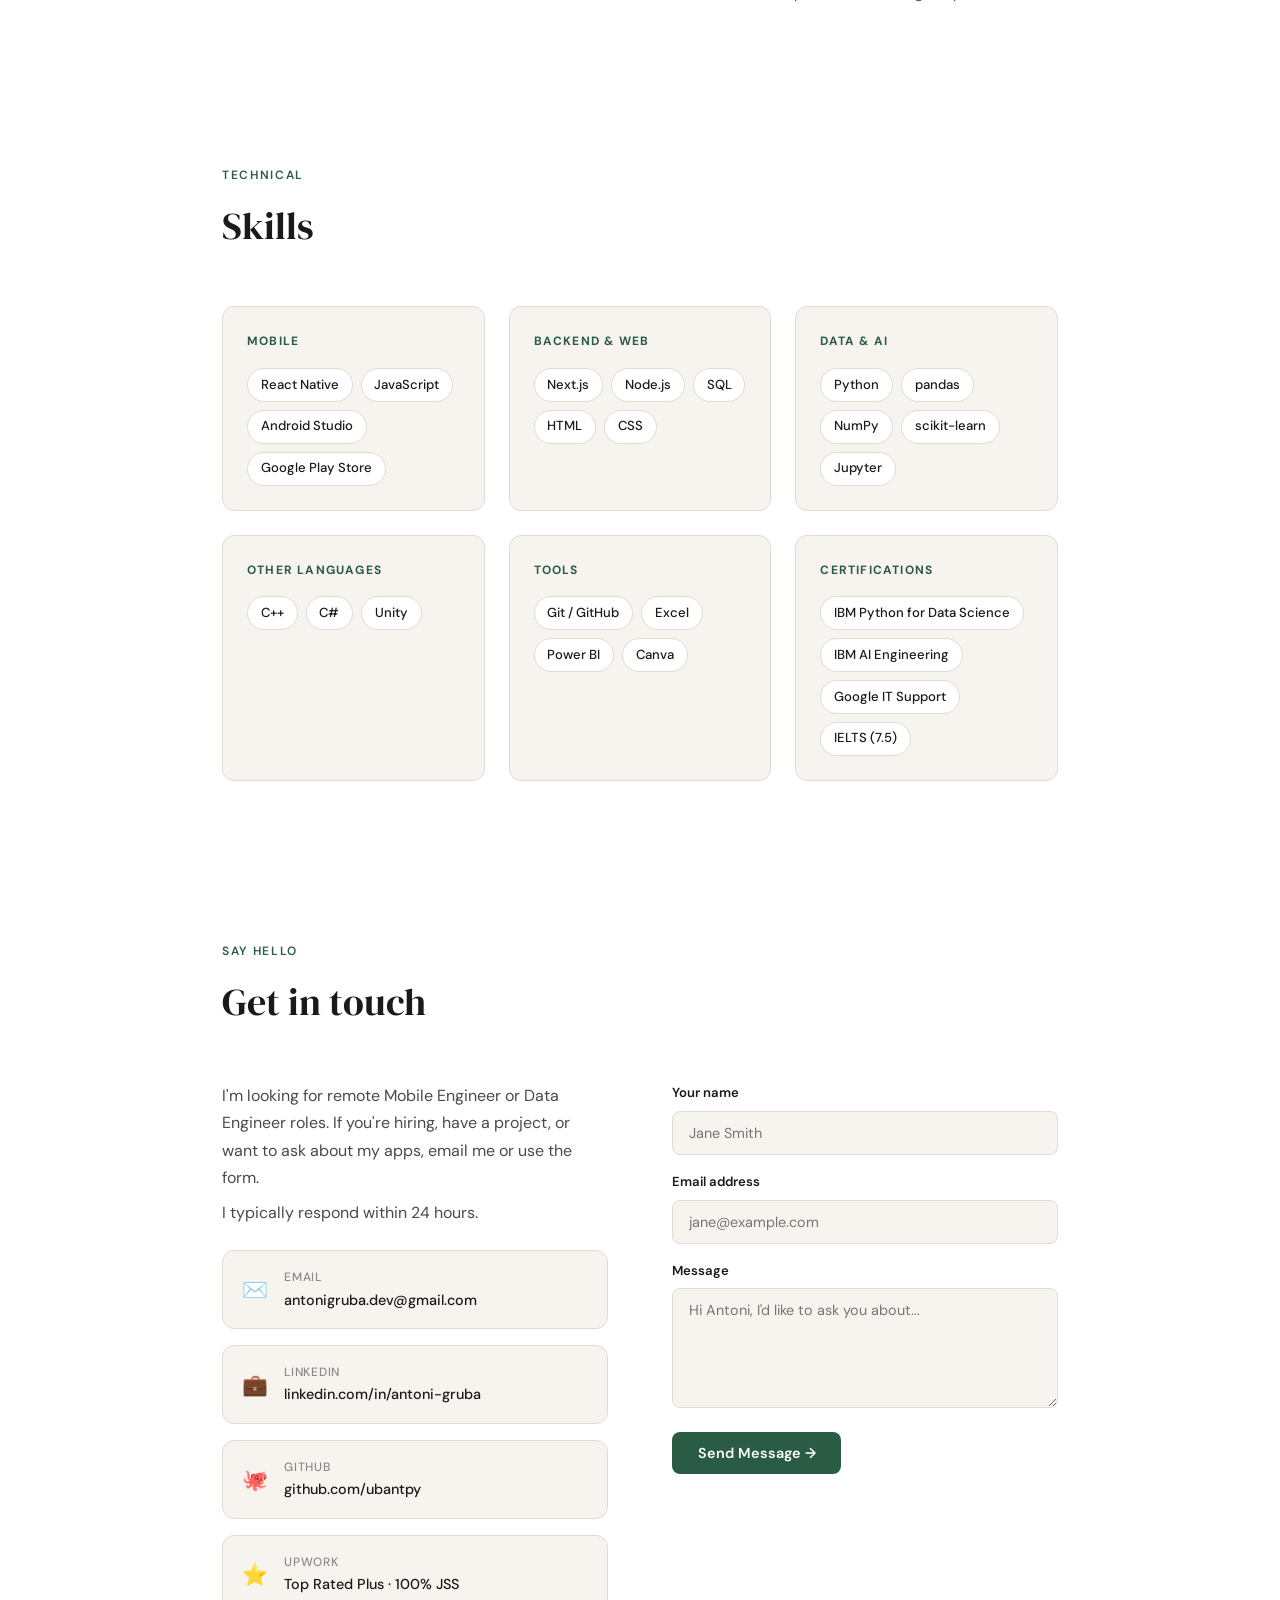
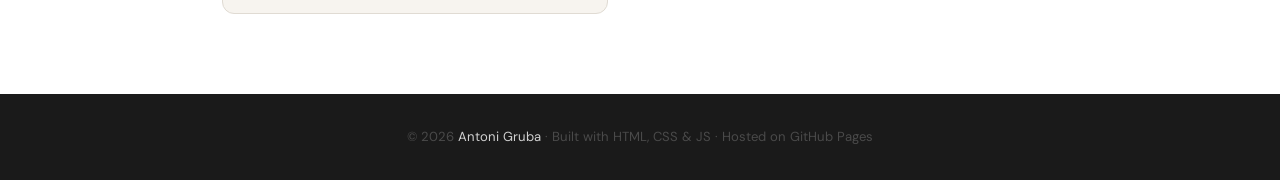
==== commit 9f31fd35: "Mark the Balloon Dude and mBank roles as contracts Co-Authored-By: Claude Opus 5.5 <noreply@anthropi" ====
--- a/index.html
+++ b/index.html
@@ -272,7 +272,7 @@
           <div class="timeline-date">Mar - Sept 2025</div>
           <div class="timeline-dot"></div>
           <div class="timeline-content">
-            <div class="timeline-company">Balloon Dude</div>
+            <div class="timeline-company">Balloon Dude · Contract</div>
             <div class="timeline-role">Virtual Operations Manager</div>
             <div class="timeline-desc">Built sales analytics dashboards using Python (pandas) and Excel. Automated repetitive workflows and reviewed the website for usability problems.</div>
           </div>
@@ -292,7 +292,7 @@
           <div class="timeline-date">Dec 2022 - Jan 2024</div>
           <div class="timeline-dot"></div>
           <div class="timeline-content">
-            <div class="timeline-company">mBank S.A.</div>
+            <div class="timeline-company">mBank S.A. · Contract</div>
             <div class="timeline-role">Settlement Operations Analyst</div>
             <div class="timeline-desc">Validated transaction accuracy across banking and ATM systems during year-end reconciliations. Found mismatched transactions in settlement data and reported them, during the year-end rush.</div>
           </div>
@@ -489,7 +489,7 @@
             <div class="sv-job-title">Virtual Operations Manager</div>
             <div class="sv-job-date">Mar 2025 - Sept 2025</div>
           </div>
-          <div class="sv-job-company">Balloon Dude</div>
+          <div class="sv-job-company">Balloon Dude · Contract</div>
           <ul>
             <li>Used Python (pandas) and Excel to build sales analytics dashboards and identify SKU performance trends.</li>
             <li>Automated repetitive workflows using scripts (content metadata processing, reporting).</li>
@@ -515,7 +515,7 @@
             <div class="sv-job-title">Settlement Operations Analyst</div>
             <div class="sv-job-date">Dec 2022 - Jan 2023, Dec 2023 - Jan 2024</div>
           </div>
-          <div class="sv-job-company">mBank S.A.</div>
+          <div class="sv-job-company">mBank S.A. · Contract</div>
           <ul>
             <li>Validated transaction accuracy across banking and ATM systems during year-end reconciliations.</li>
             <li>Found mismatched transactions in settlement data and reported them.</li>
--- a/style.css
+++ b/style.css
@@ -734,7 +734,7 @@
     .projects-2col { grid-template-columns: 1fr; }
     .skills-grid { grid-template-columns: 1fr 1fr; }
     .contact-grid { grid-template-columns: 1fr; gap: 2rem; }
-    .timeline-item { grid-template-columns: 1fr; }
+    .timeline-item { grid-template-columns: 1fr; gap: 0.3rem; }
     .timeline-item::before { display: none; }
     .timeline-dot { display: none; }
     .timeline-date { text-align: left; }
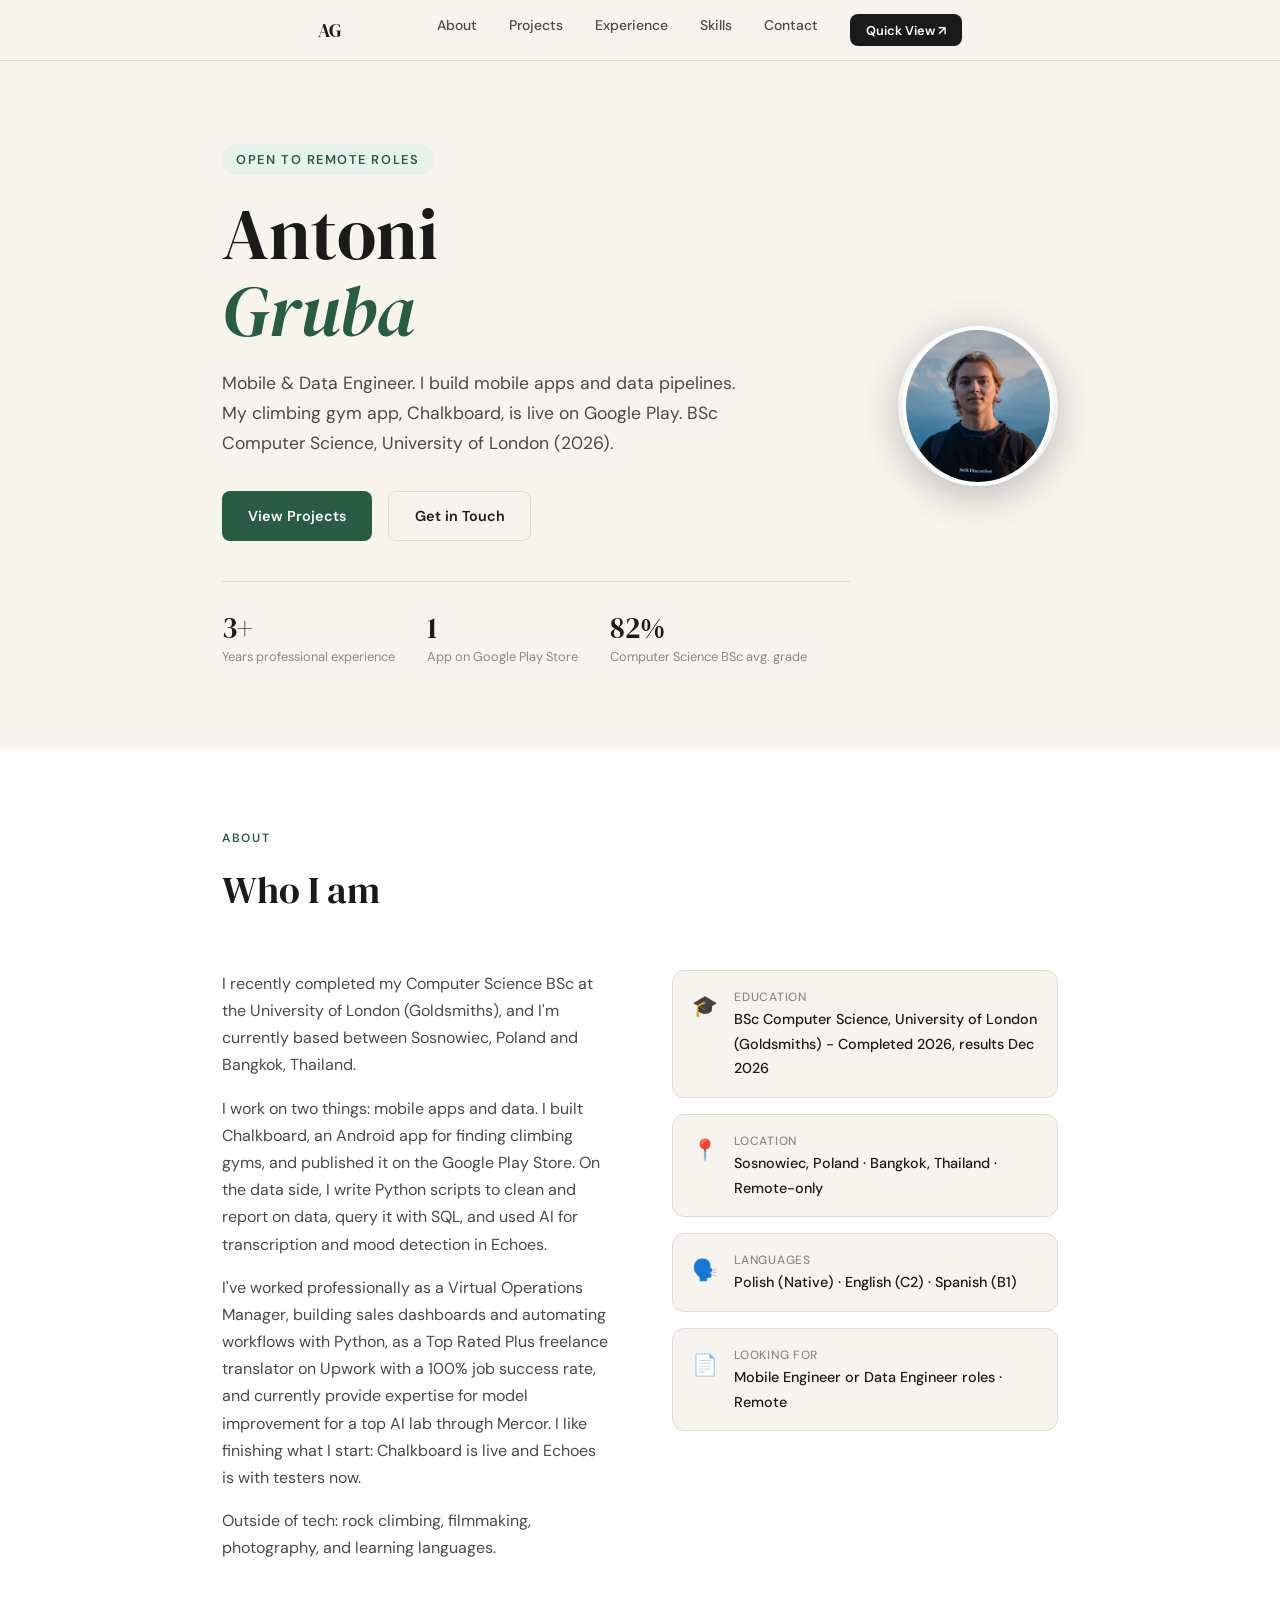
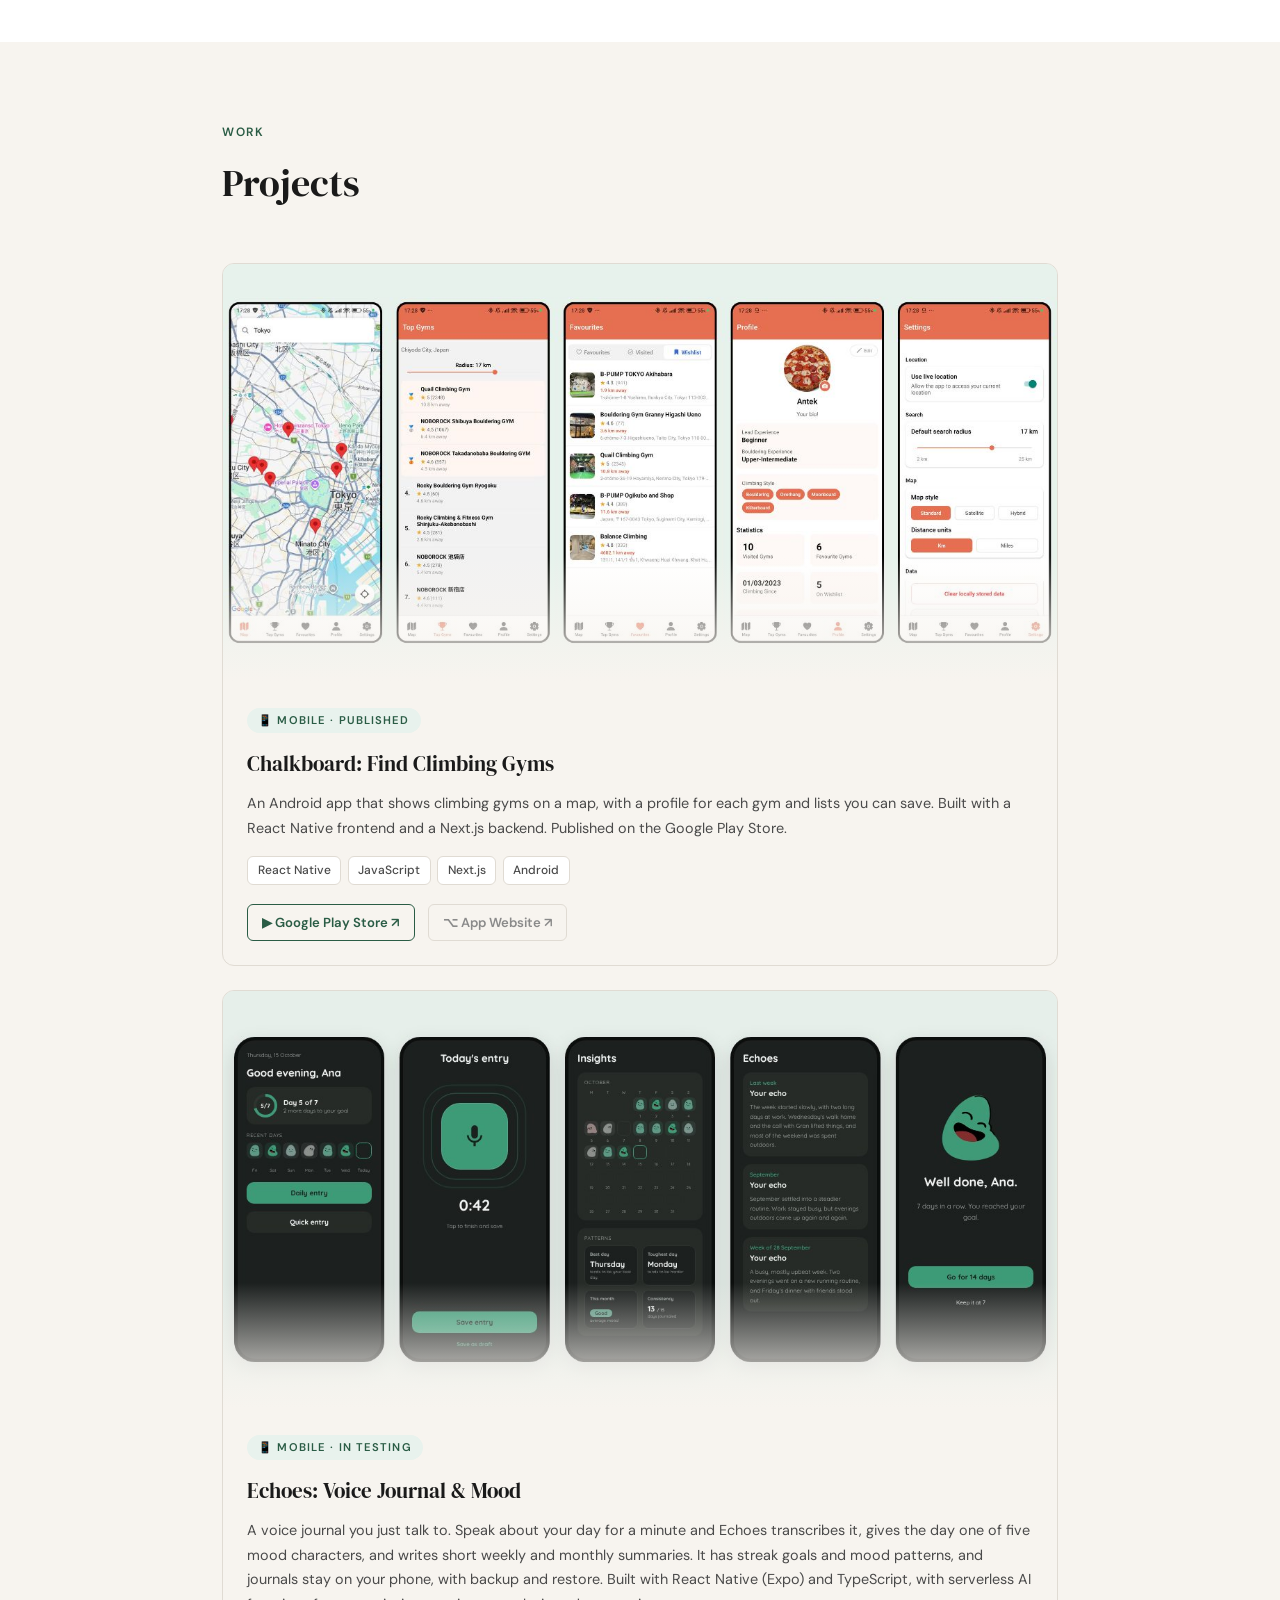
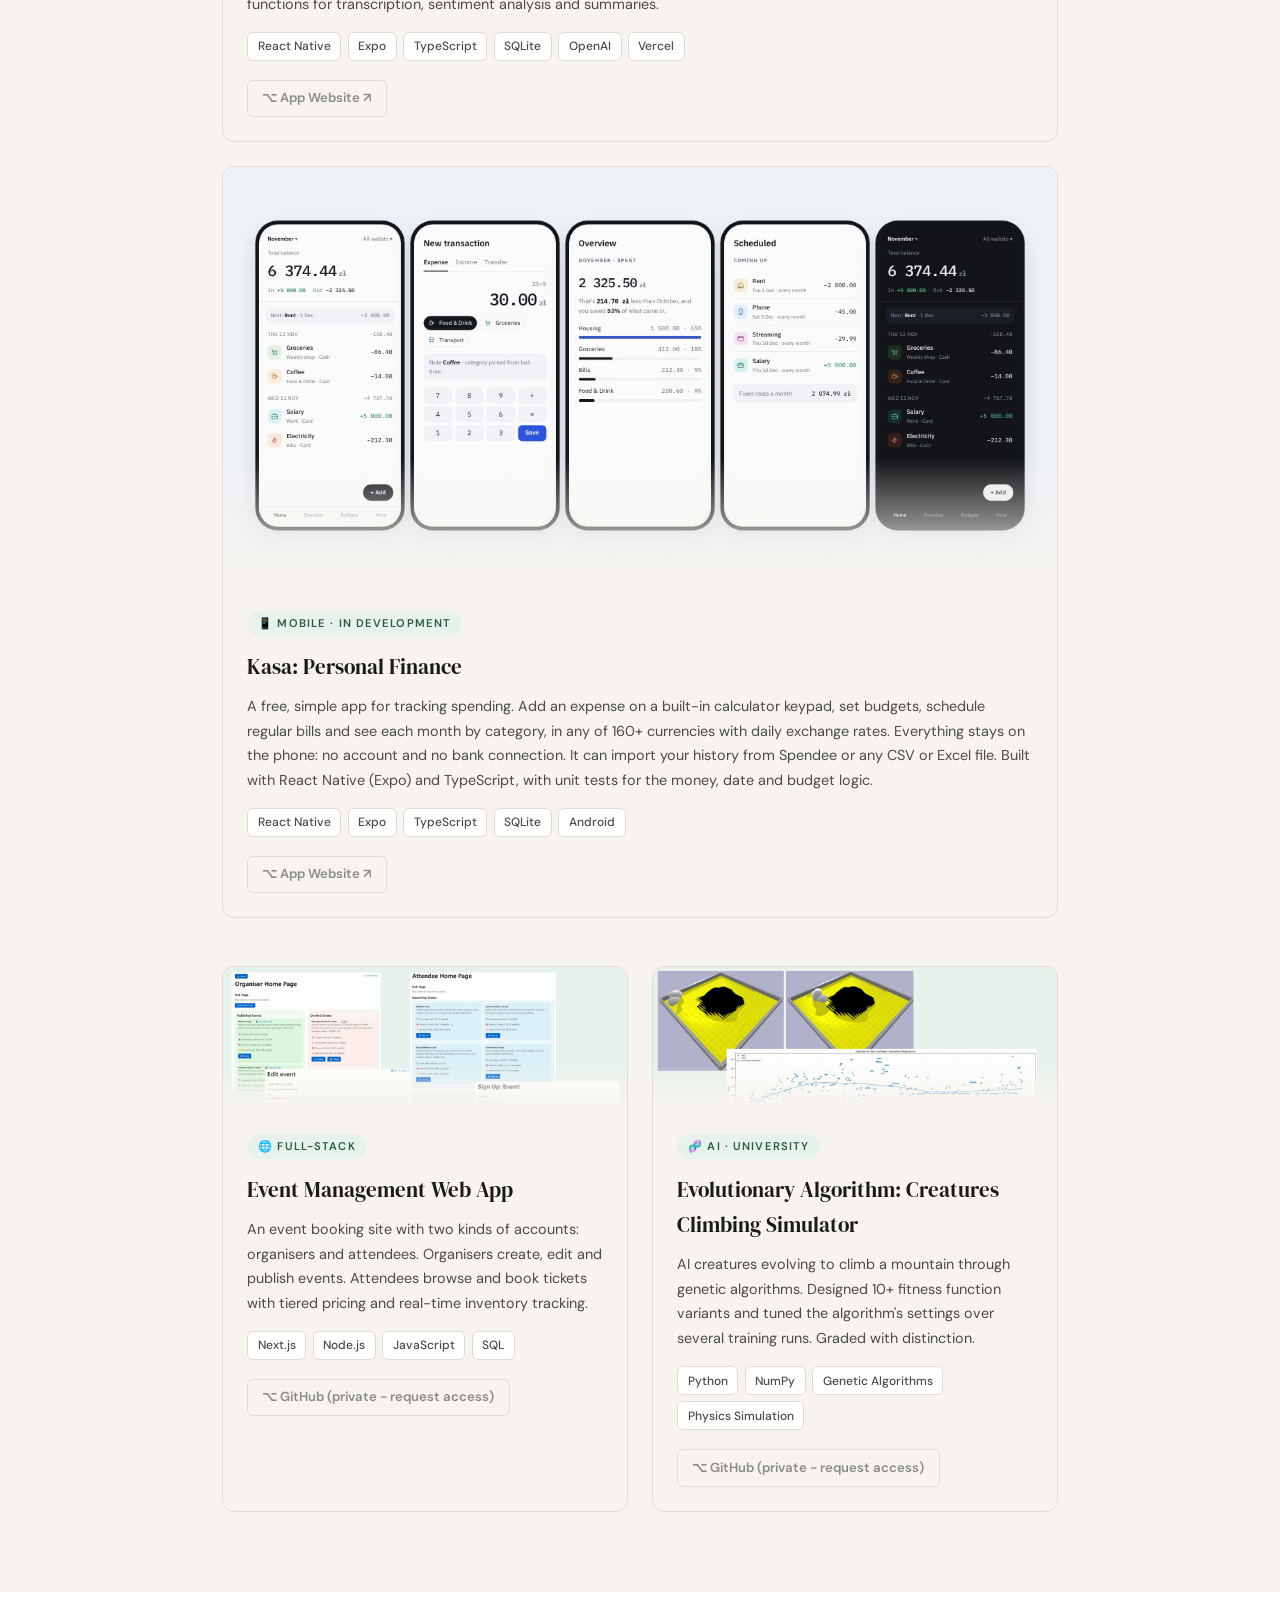
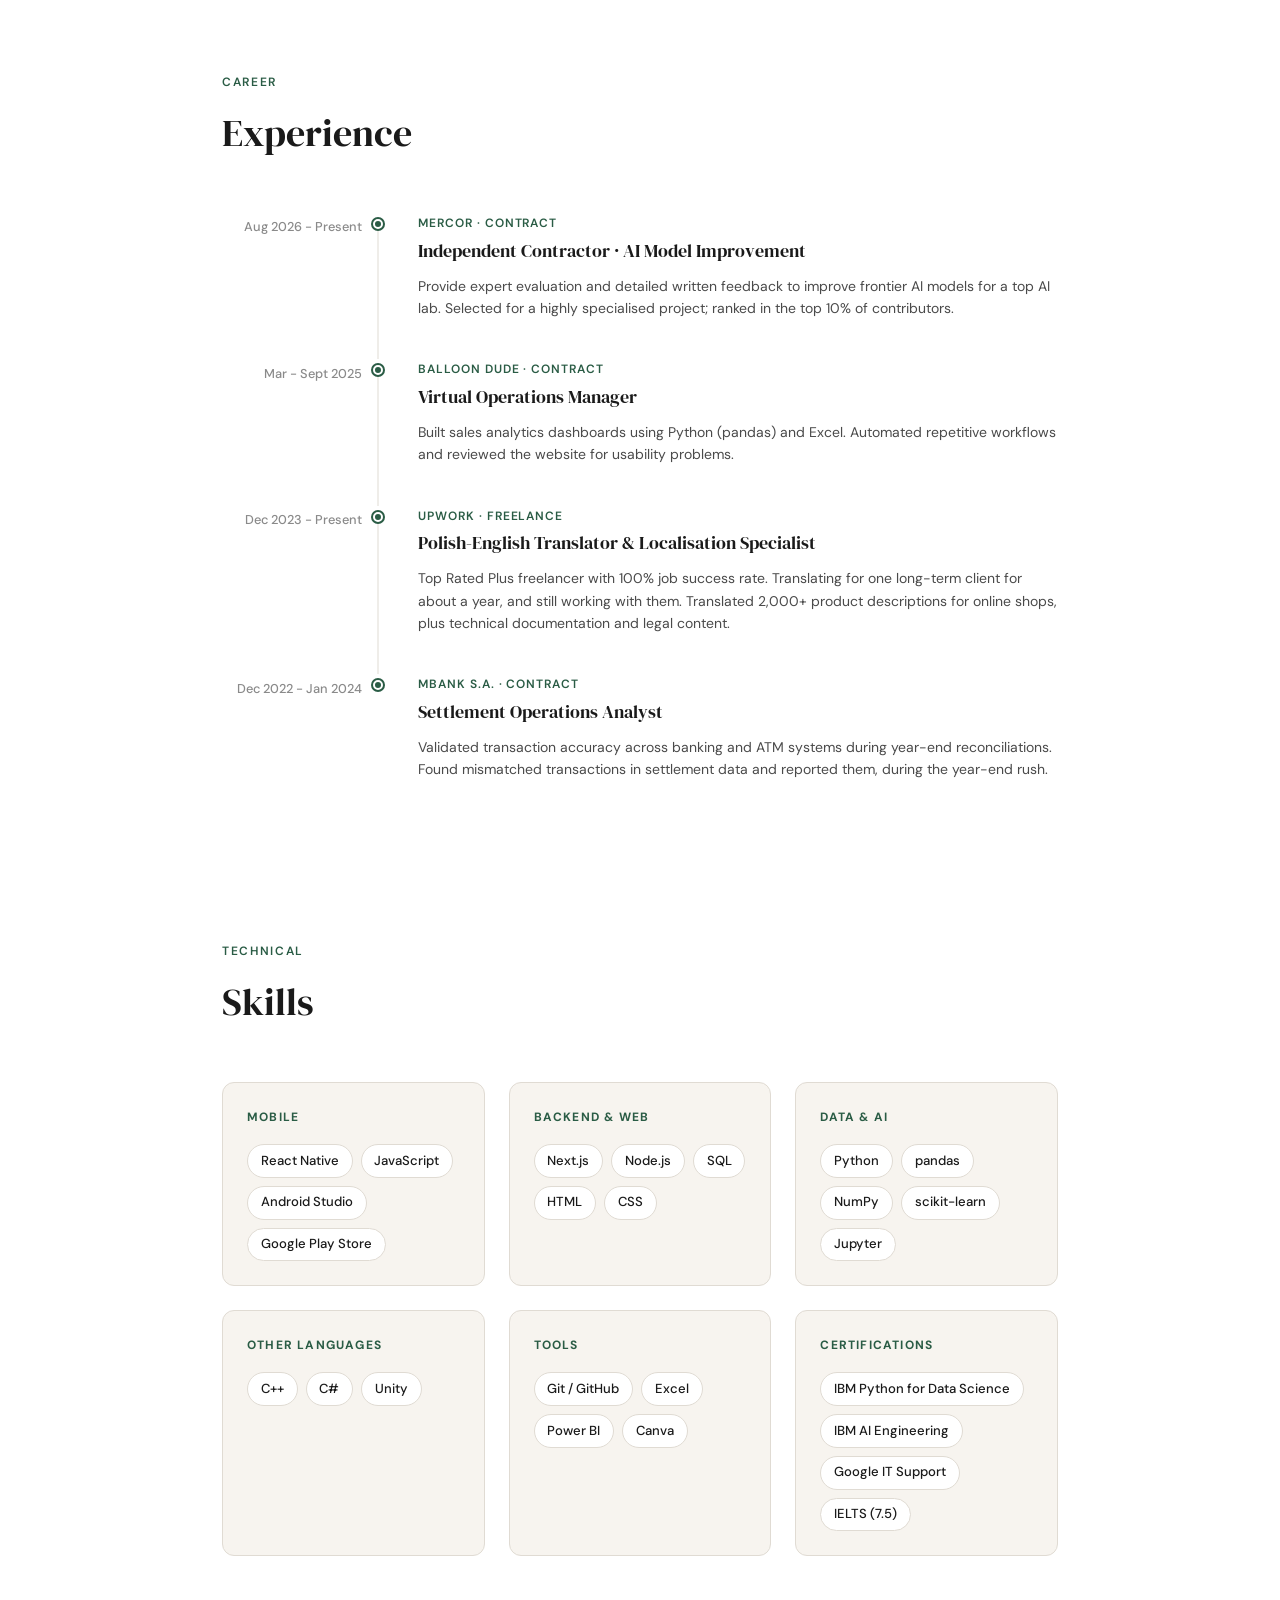
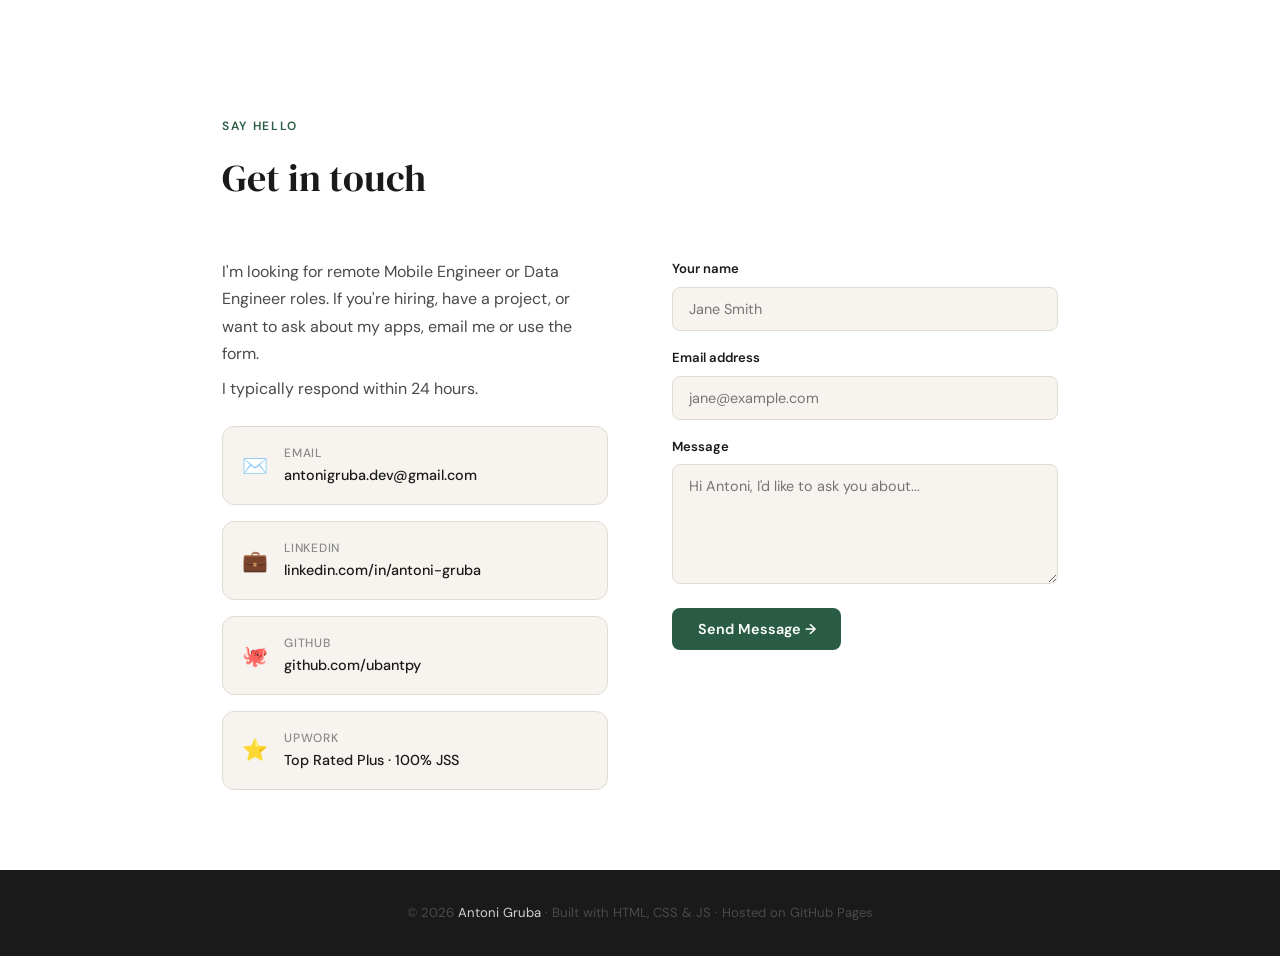
==== commit 3acace68: "Add Kasa: project card, its own page and a privacy policy - kasa/: page for the app in development, " ====
--- a/index.html
+++ b/index.html
@@ -7,7 +7,7 @@
   <meta charset="UTF-8" />
   <meta name="viewport" content="width=device-width, initial-scale=1.0" />
   <title>Antoni Gruba - Mobile & Data Engineer</title>
-  <meta name="description" content="Antoni Gruba, mobile and data engineer looking for remote roles. My apps Chalkboard and Echoes, my experience and skills, and how to get in touch." />
+  <meta name="description" content="Antoni Gruba, mobile and data engineer looking for remote roles. My apps Chalkboard, Echoes and Kasa, my experience and skills, and how to get in touch." />
   <link rel="canonical" href="https://antonigruba.work/" />
   <meta name="theme-color" content="#2a5c45" />
   <link rel="icon" type="image/png" href="/images/favicon.png" />
@@ -199,6 +199,28 @@
           </div>
         </div>
 
+        <!-- Featured: Kasa App -->
+        <div class="project-card featured">
+          <div class="project-img-wrapper">
+            <img src="/images/kasa-app-screenshots.jpg" alt="Kasa: Personal Finance app screens: Home, adding an expense, Overview, scheduled payments and Home in dark mode" />
+          </div>
+          <div class="project-body">
+            <div class="project-badge">📱 Mobile · In Development</div>
+            <h3>Kasa: Personal Finance</h3>
+            <p>A free, simple app for tracking spending. Add an expense on a built-in calculator keypad, set budgets, schedule regular bills and see each month by category, in any of 160+ currencies with daily exchange rates. Everything stays on the phone: no account and no bank connection. It can import your history from Spendee or any CSV or Excel file. Built with React Native (Expo) and TypeScript, with unit tests for the money, date and budget logic.</p>
+            <div class="project-tags">
+              <span class="tag">React Native</span>
+              <span class="tag">Expo</span>
+              <span class="tag">TypeScript</span>
+              <span class="tag">SQLite</span>
+              <span class="tag">Android</span>
+            </div>
+            <div class="project-links">
+              <a href="/kasa" class="project-link secondary">⌥ App Website ↗</a>
+            </div>
+          </div>
+        </div>
+
         <!-- 2 col grid for remaining projects -->
         <div class="projects-2col" style="grid-column: 1/-1;">
 
@@ -559,6 +581,20 @@
 
           <div class="sv-project">
             <div>
+              <div class="sv-project-name">Kasa: Personal Finance</div>
+              <div class="sv-project-stack">React Native · Expo · TypeScript · SQLite</div>
+              <div class="sv-project-desc">Spending tracker, in development. Budgets, scheduled bills, monthly overview and 160+ currencies, with all data kept on the phone and import from other apps.</div>
+              <div style="margin-top: 6px;">
+                <a href="/kasa/" class="sv-project-link" target="_blank" rel="noopener noreferrer">⌥ Website ↗</a>
+              </div>
+            </div>
+            <div class="sv-project-img">
+              <img src="/images/kasa-app-screenshots.jpg" alt="Kasa App" />
+            </div>
+          </div>
+
+          <div class="sv-project">
+            <div>
               <div class="sv-project-name">Event Management Web App</div>
               <div class="sv-project-stack">Next.js · Node.js · JavaScript · SQL</div>
               <div class="sv-project-desc">Full-stack booking platform. Organisers create, edit, publish events. Attendees browse and book with real-time inventory and tiered pricing.</div>
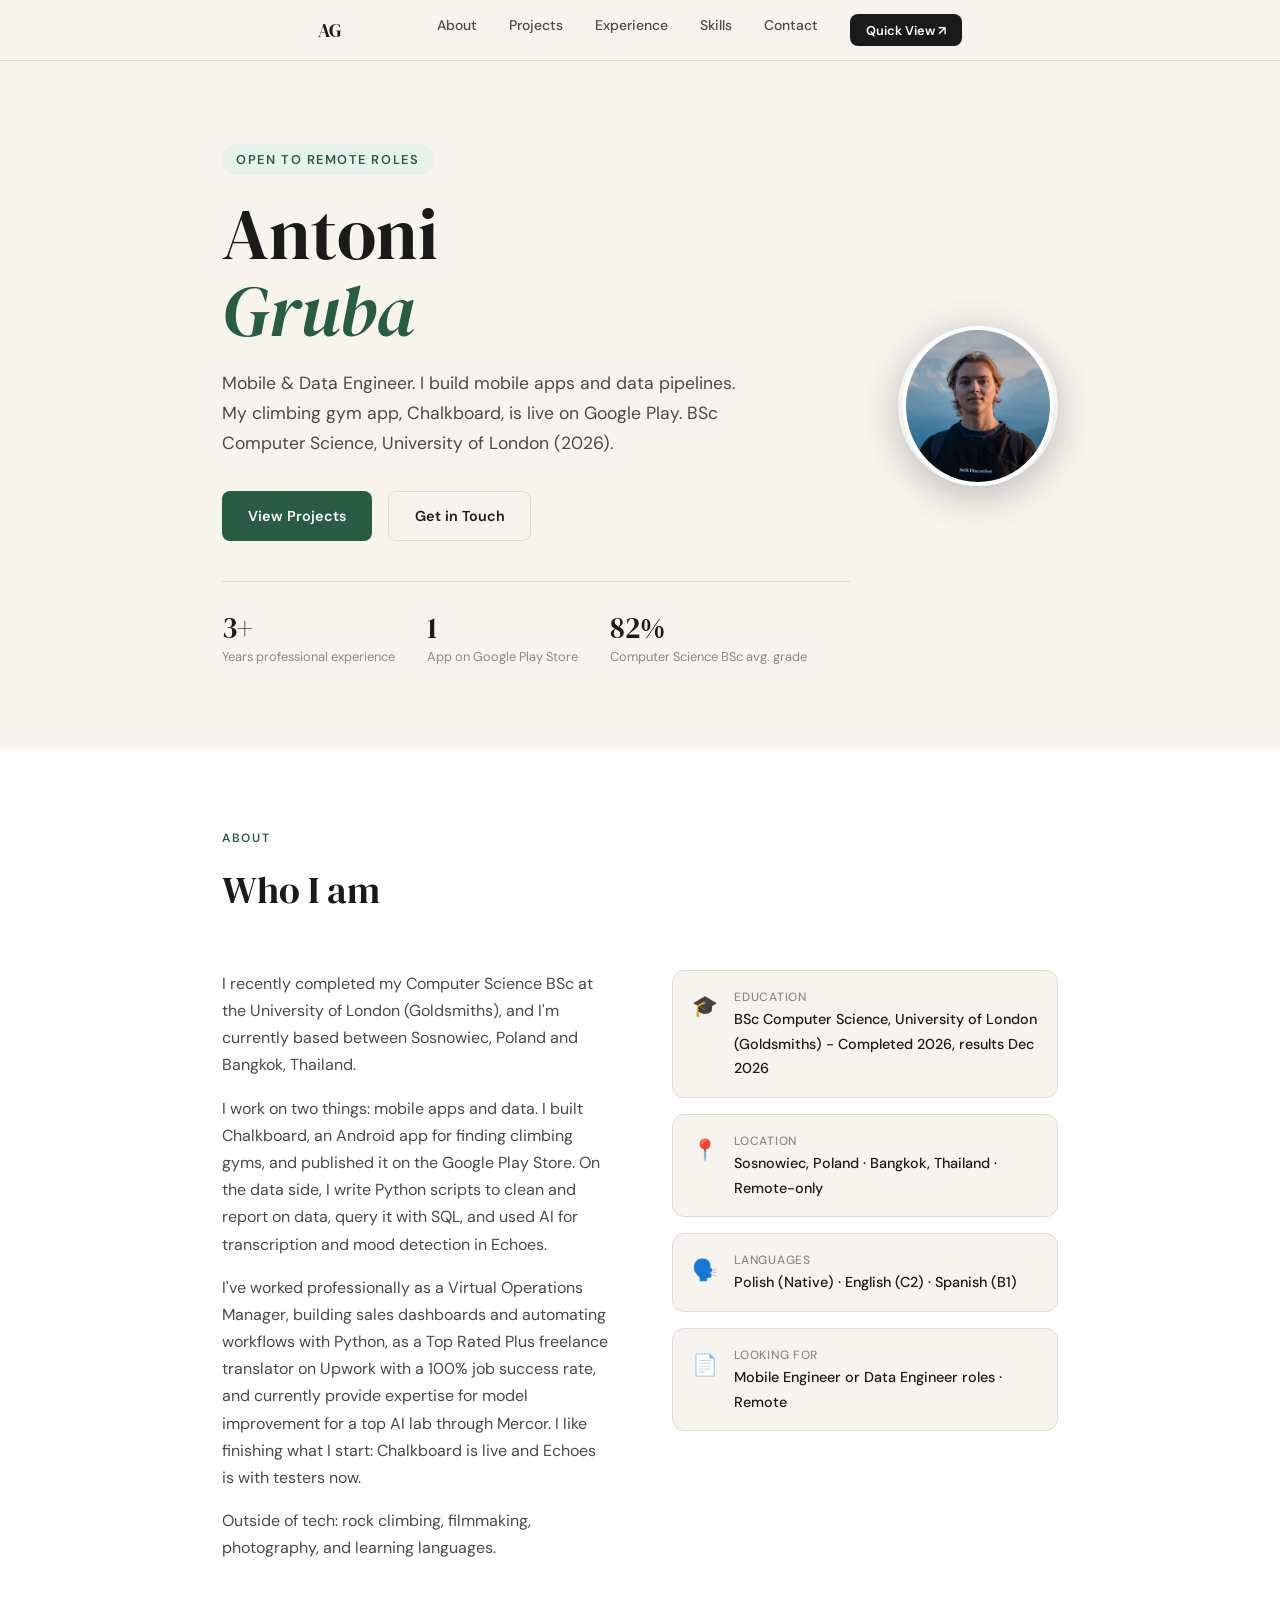
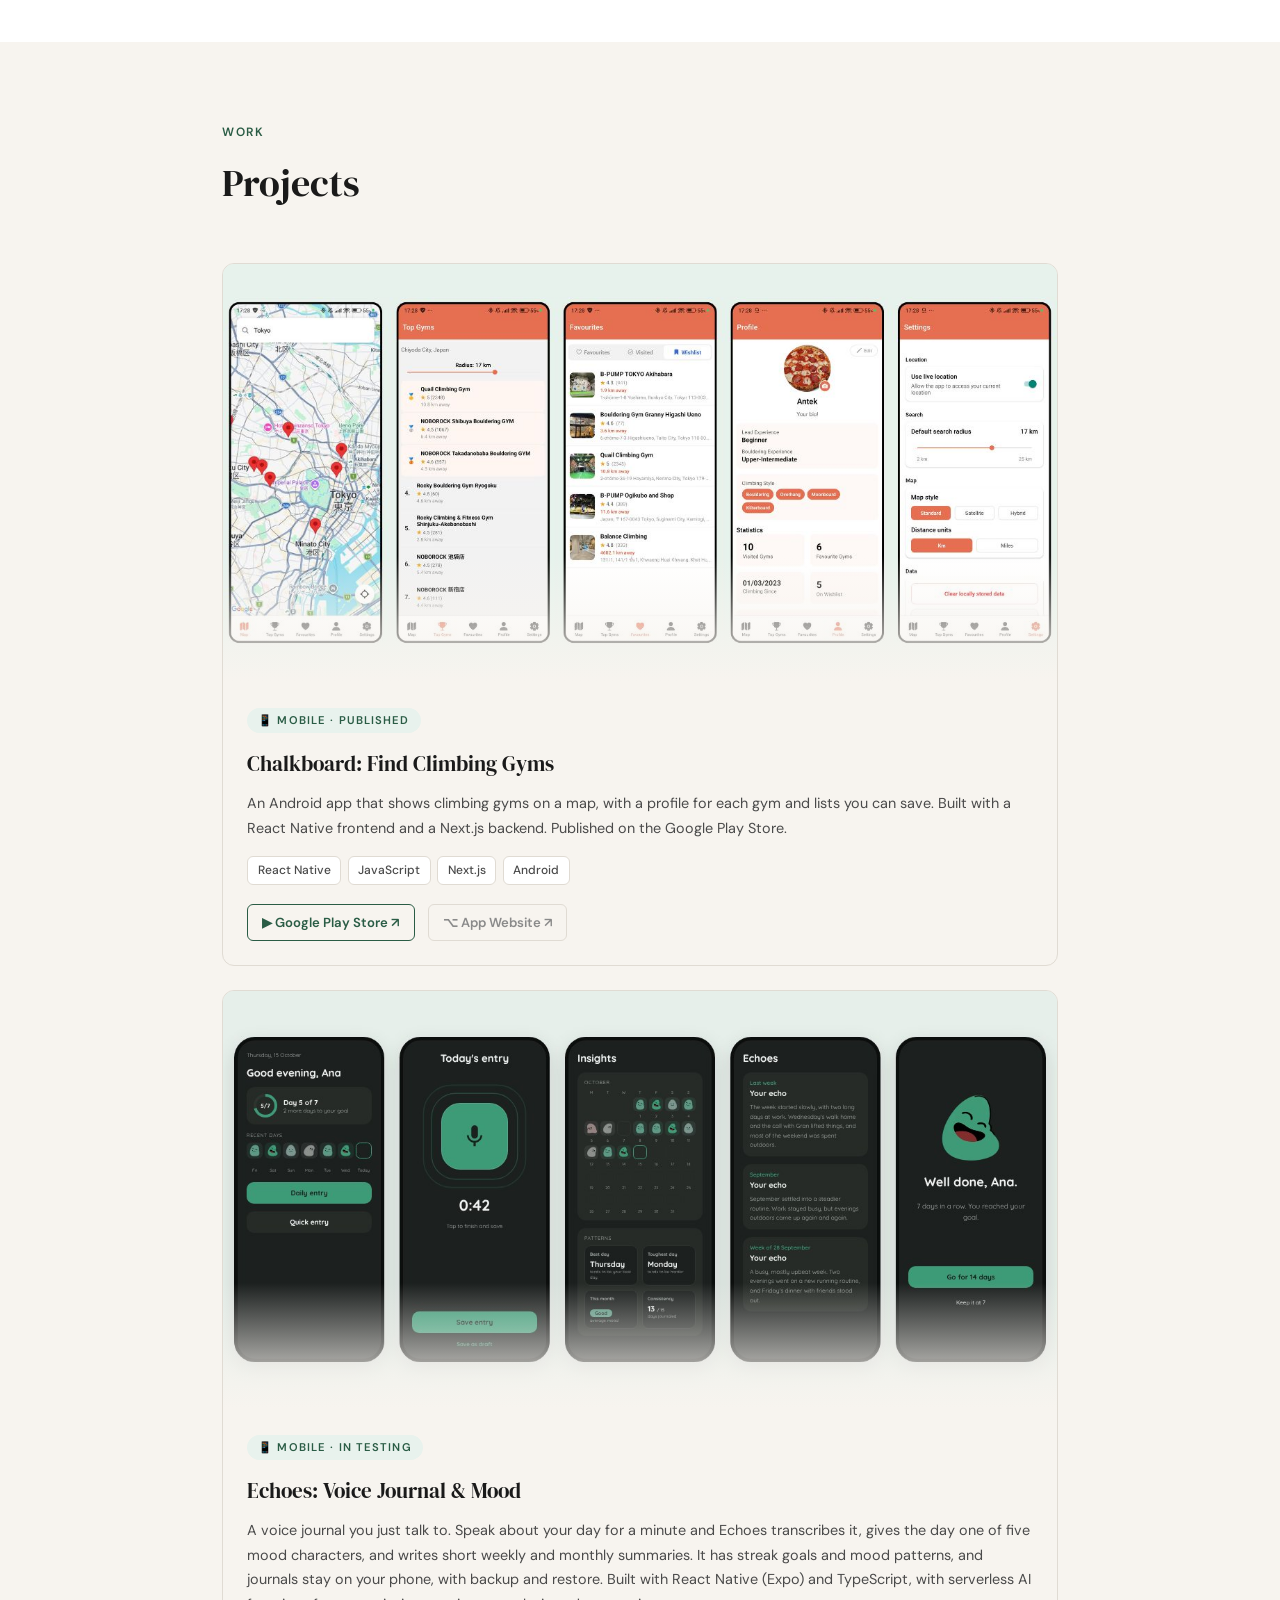
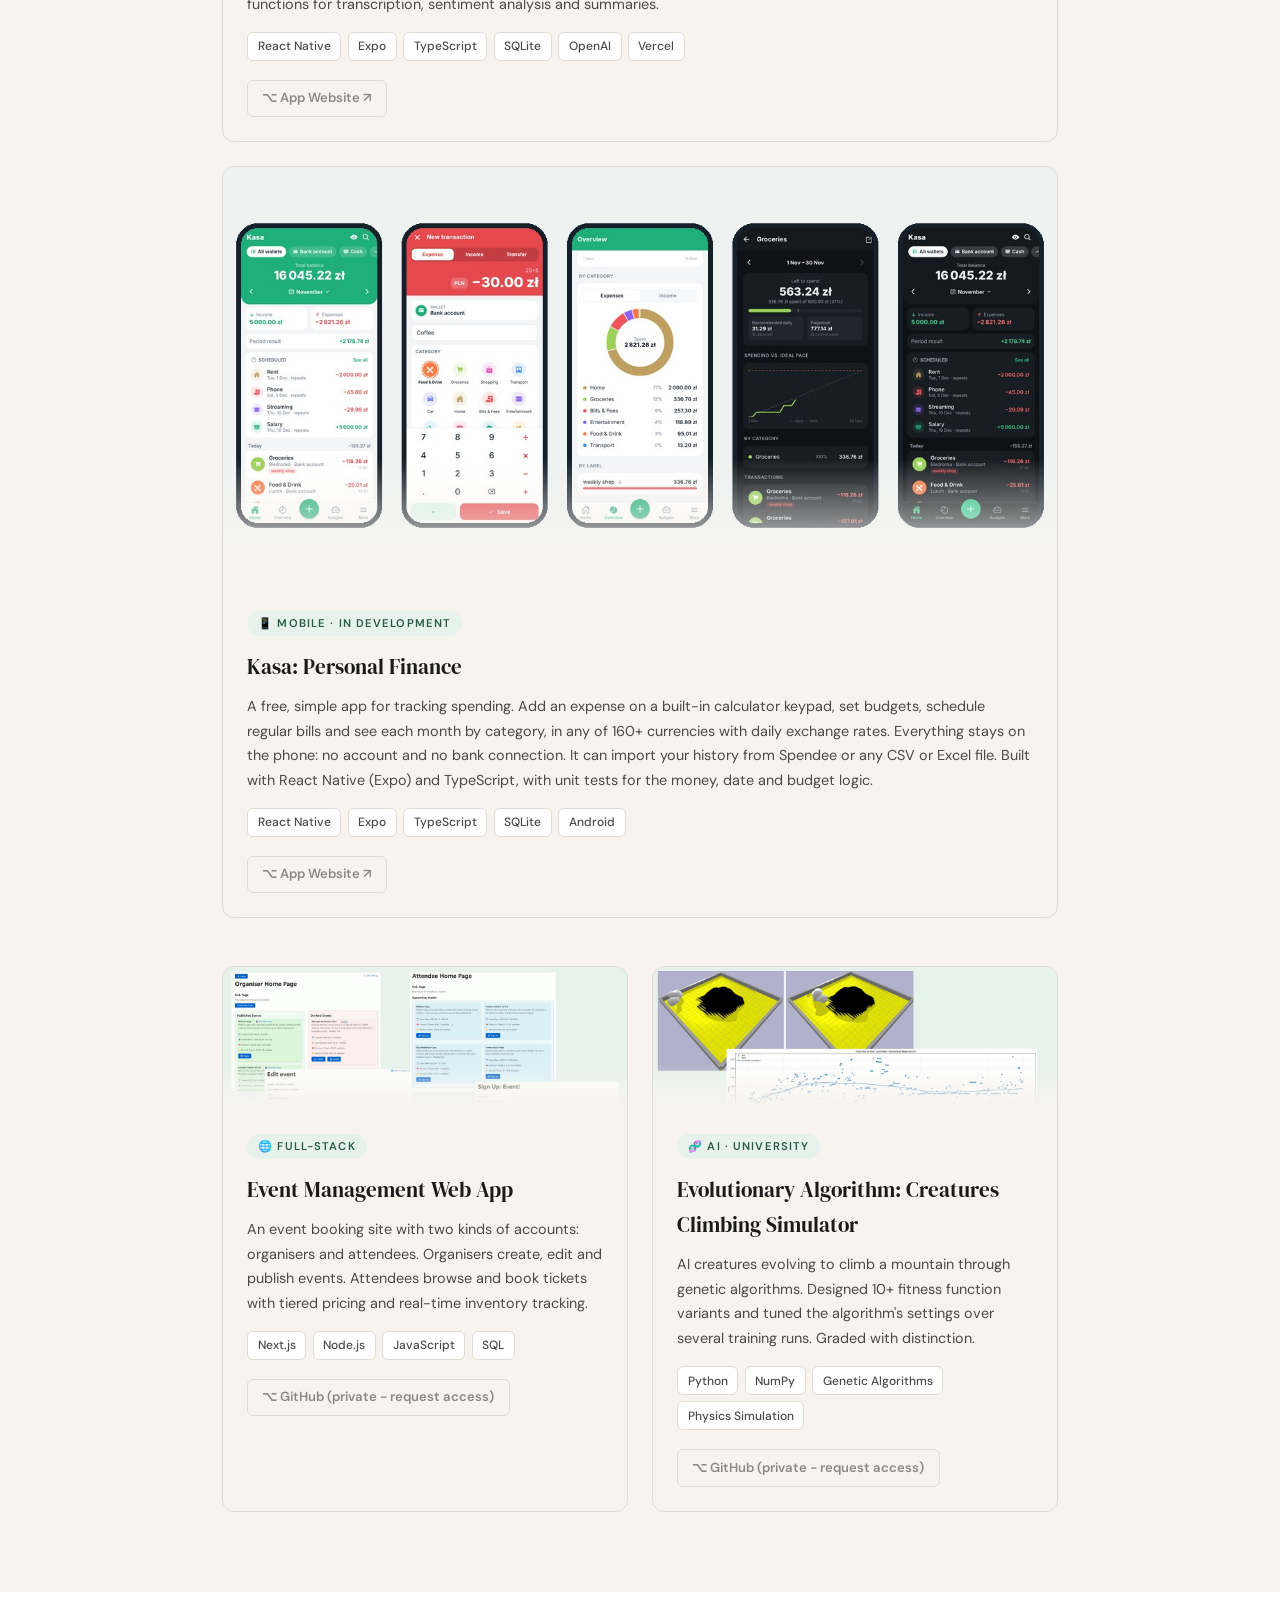
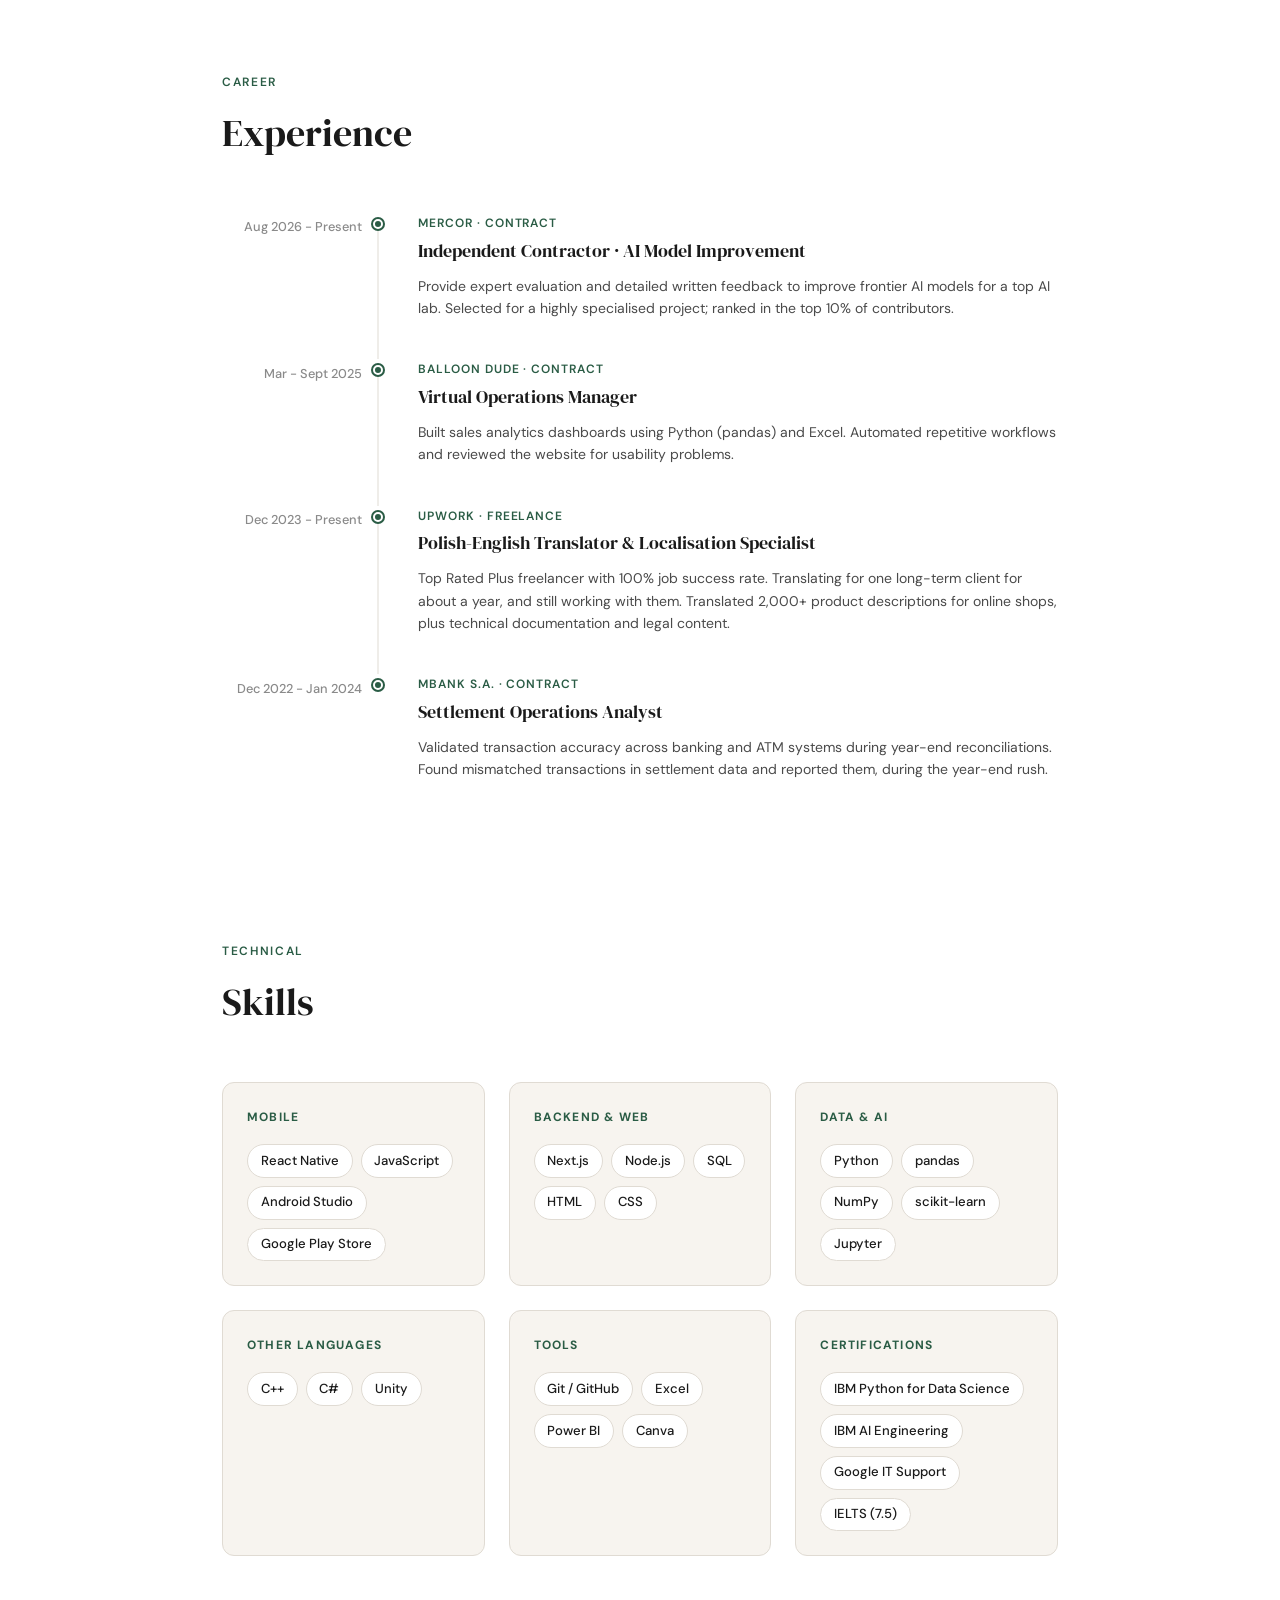
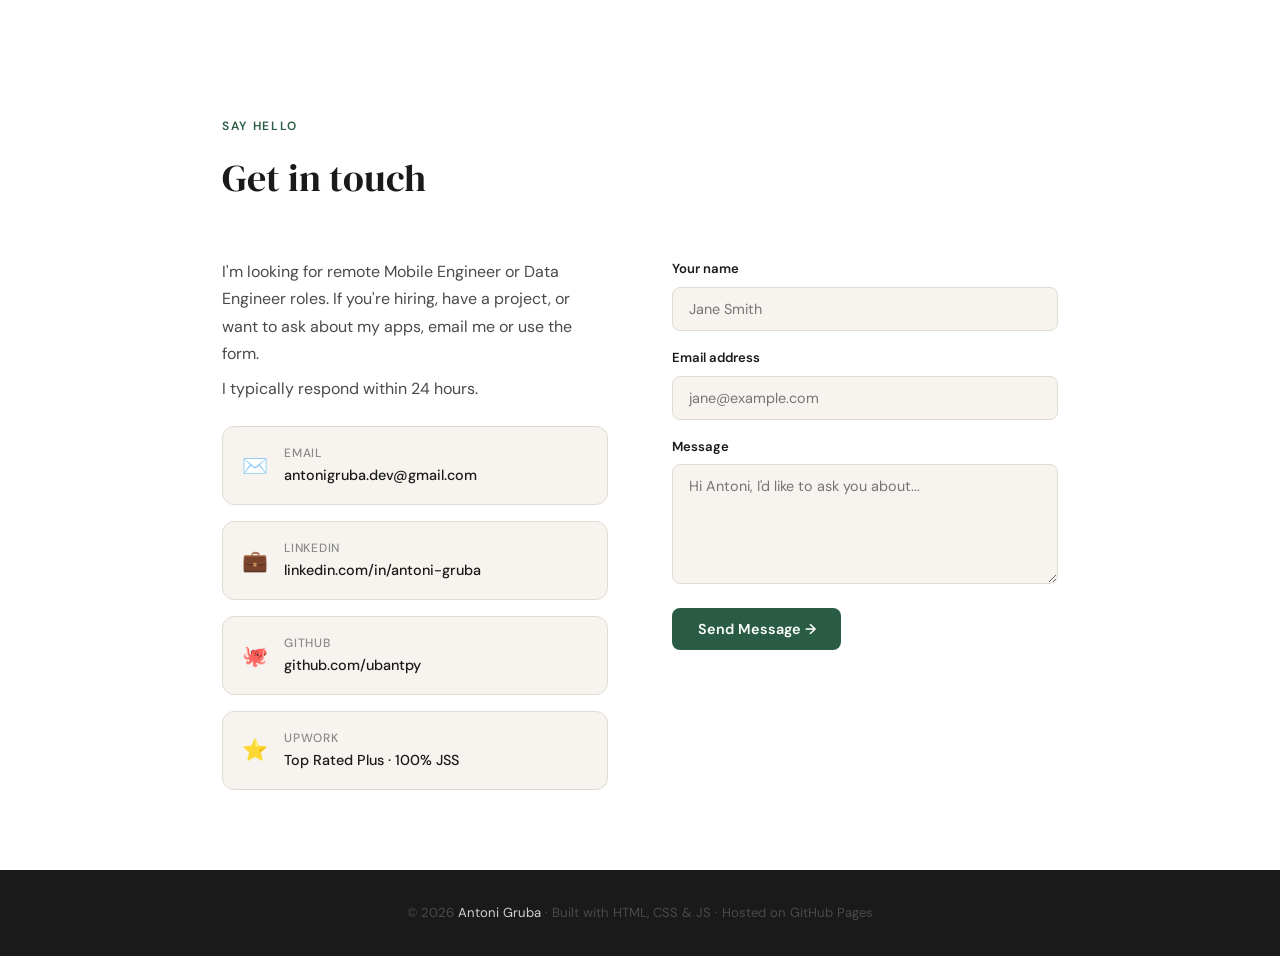
==== commit d4e60dca: "Show the Kasa app as it is now on its page - Replace the drawn screens in the planned redesign look " ====
--- a/index.html
+++ b/index.html
@@ -202,7 +202,7 @@
         <!-- Featured: Kasa App -->
         <div class="project-card featured">
           <div class="project-img-wrapper">
-            <img src="/images/kasa-app-screenshots.jpg" alt="Kasa: Personal Finance app screens: Home, adding an expense, Overview, scheduled payments and Home in dark mode" />
+            <img src="/images/kasa-app-screenshots.jpg" alt="Kasa: Personal Finance app screens: Home, adding an expense, Overview, a budget in dark mode and Home in dark mode" />
           </div>
           <div class="project-body">
             <div class="project-badge">📱 Mobile · In Development</div>
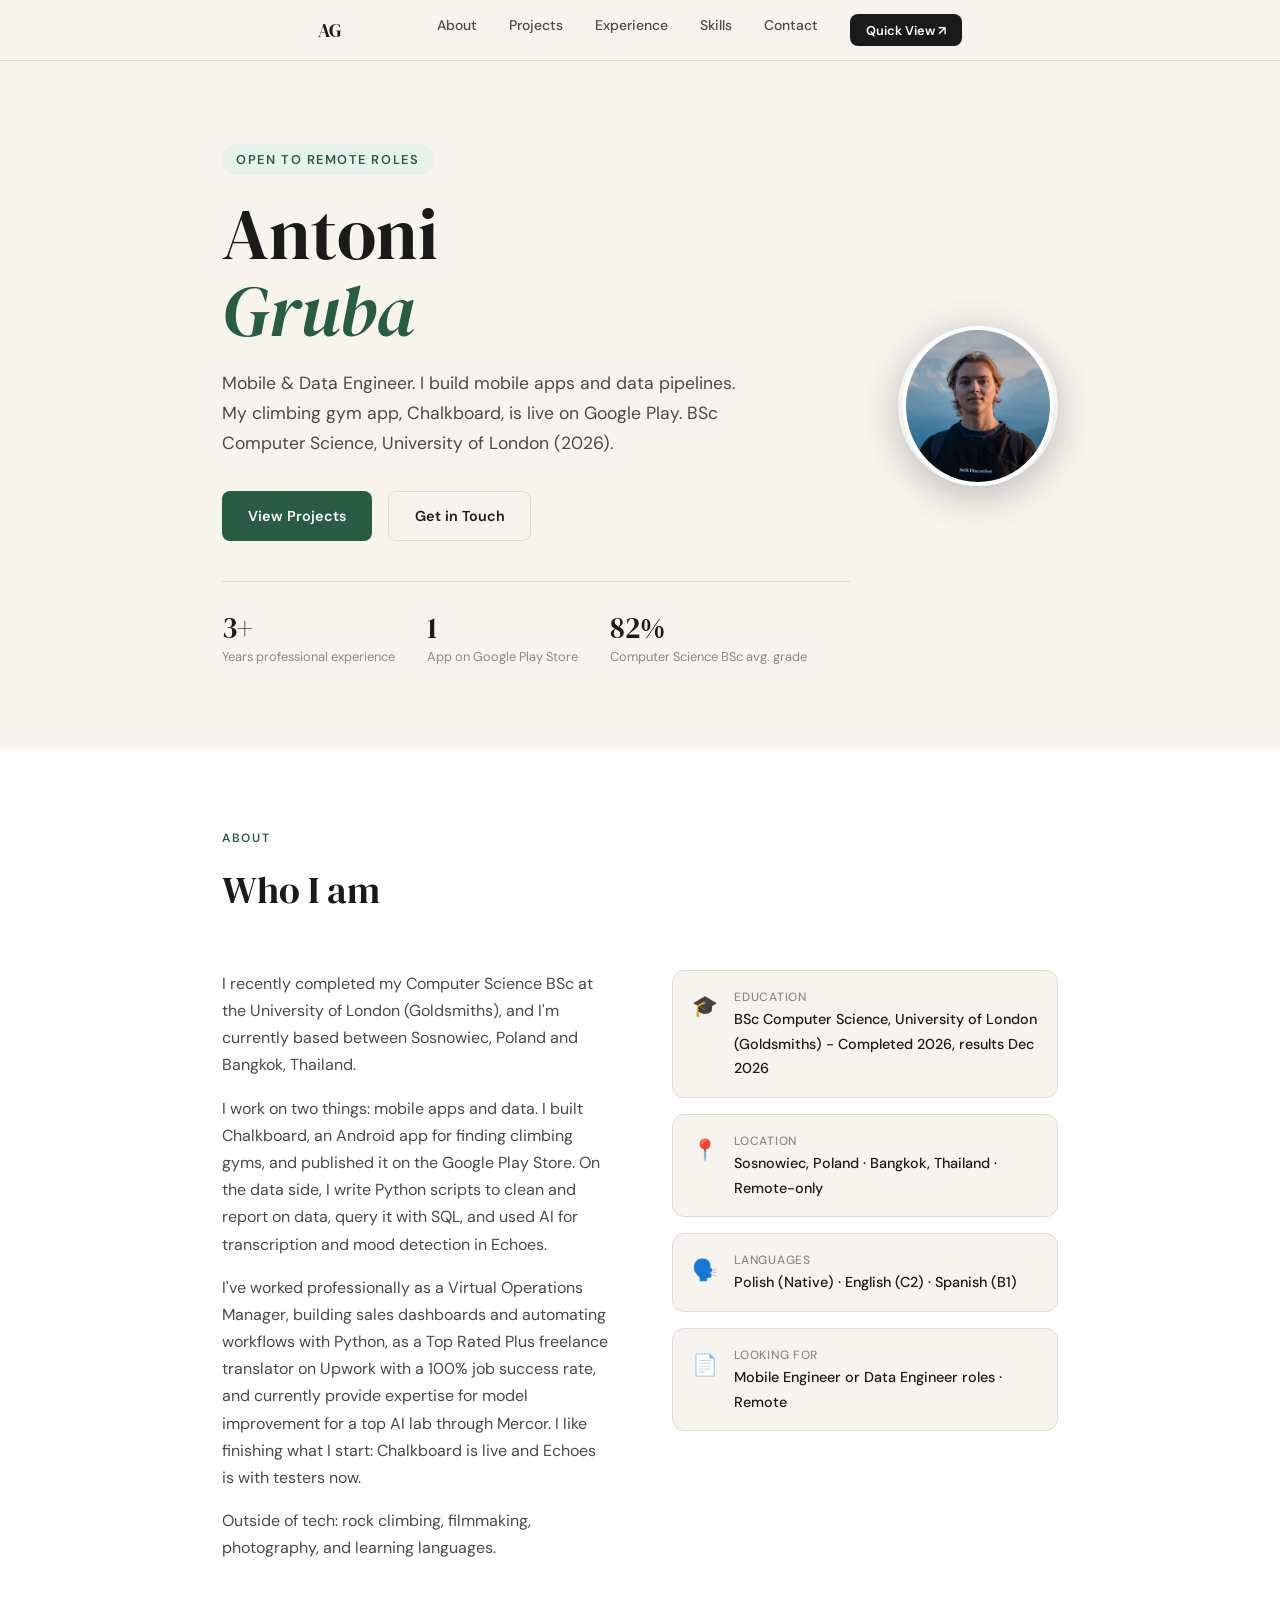
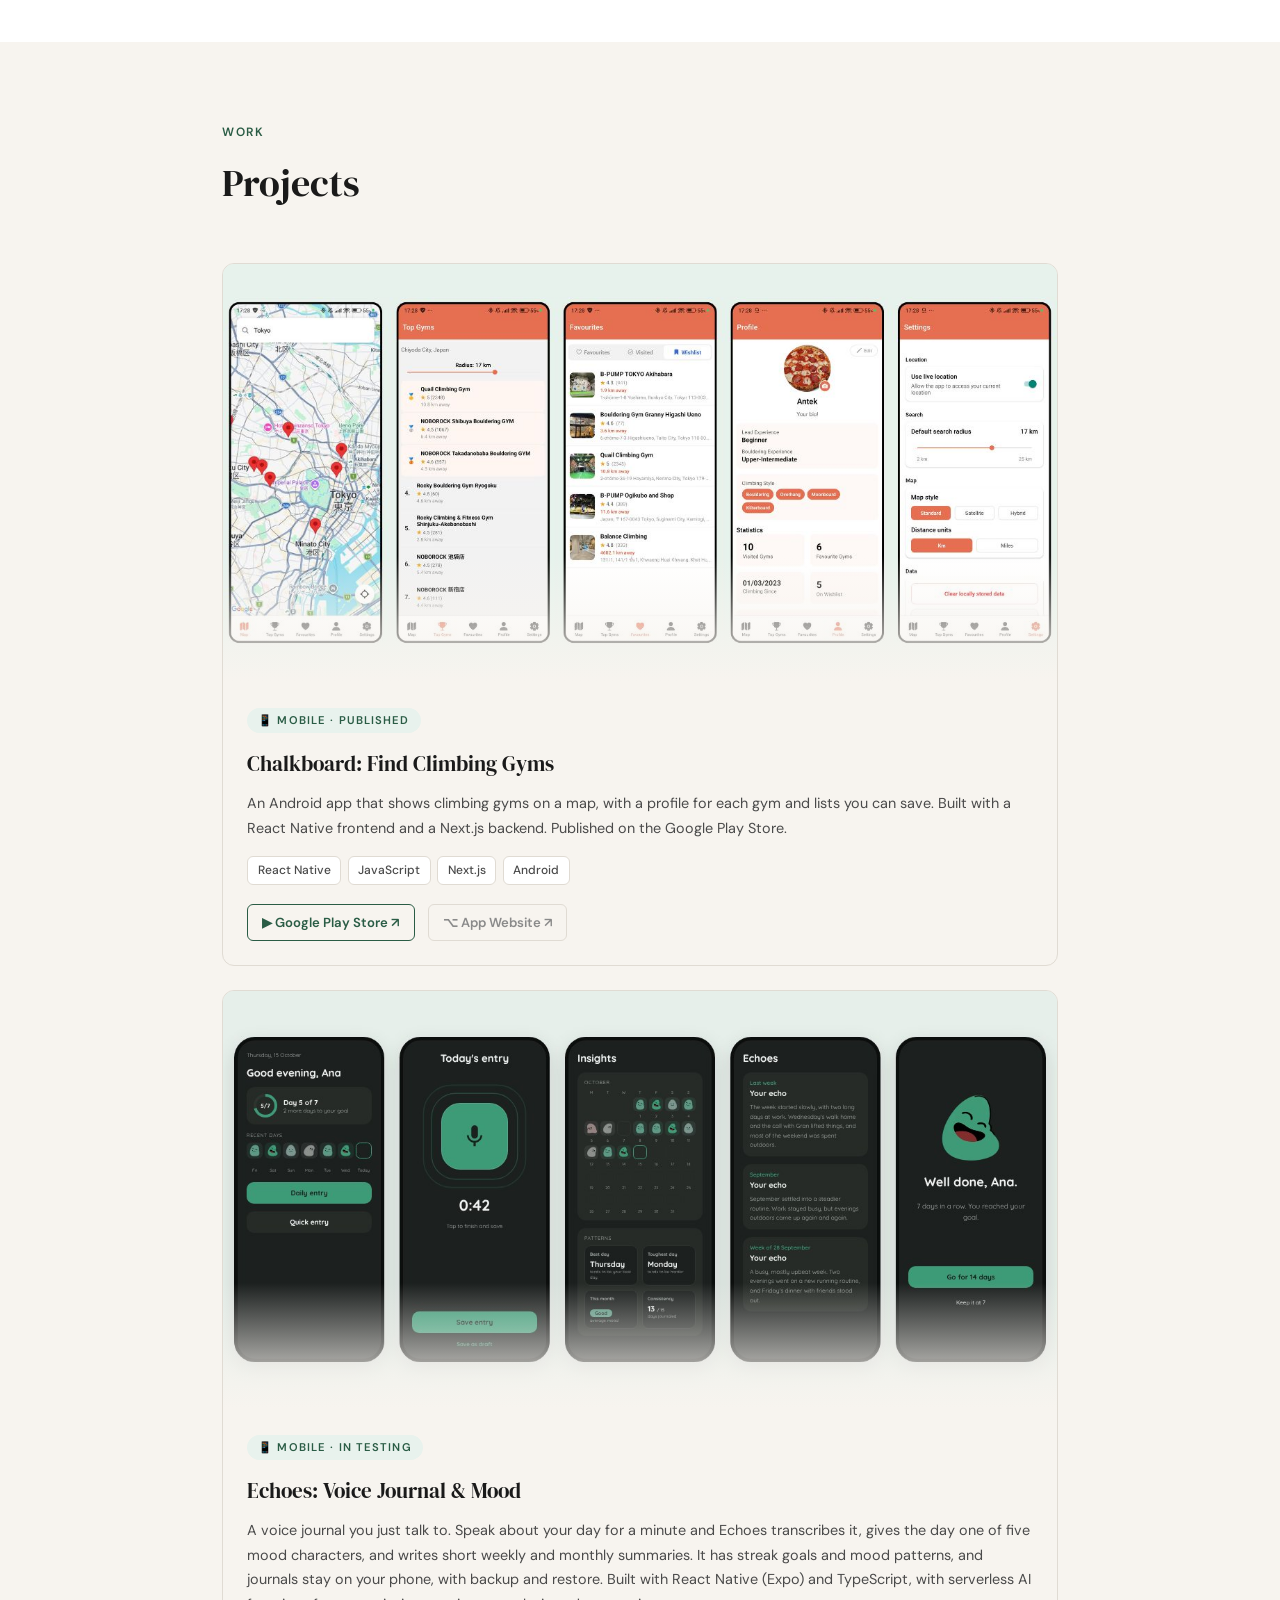
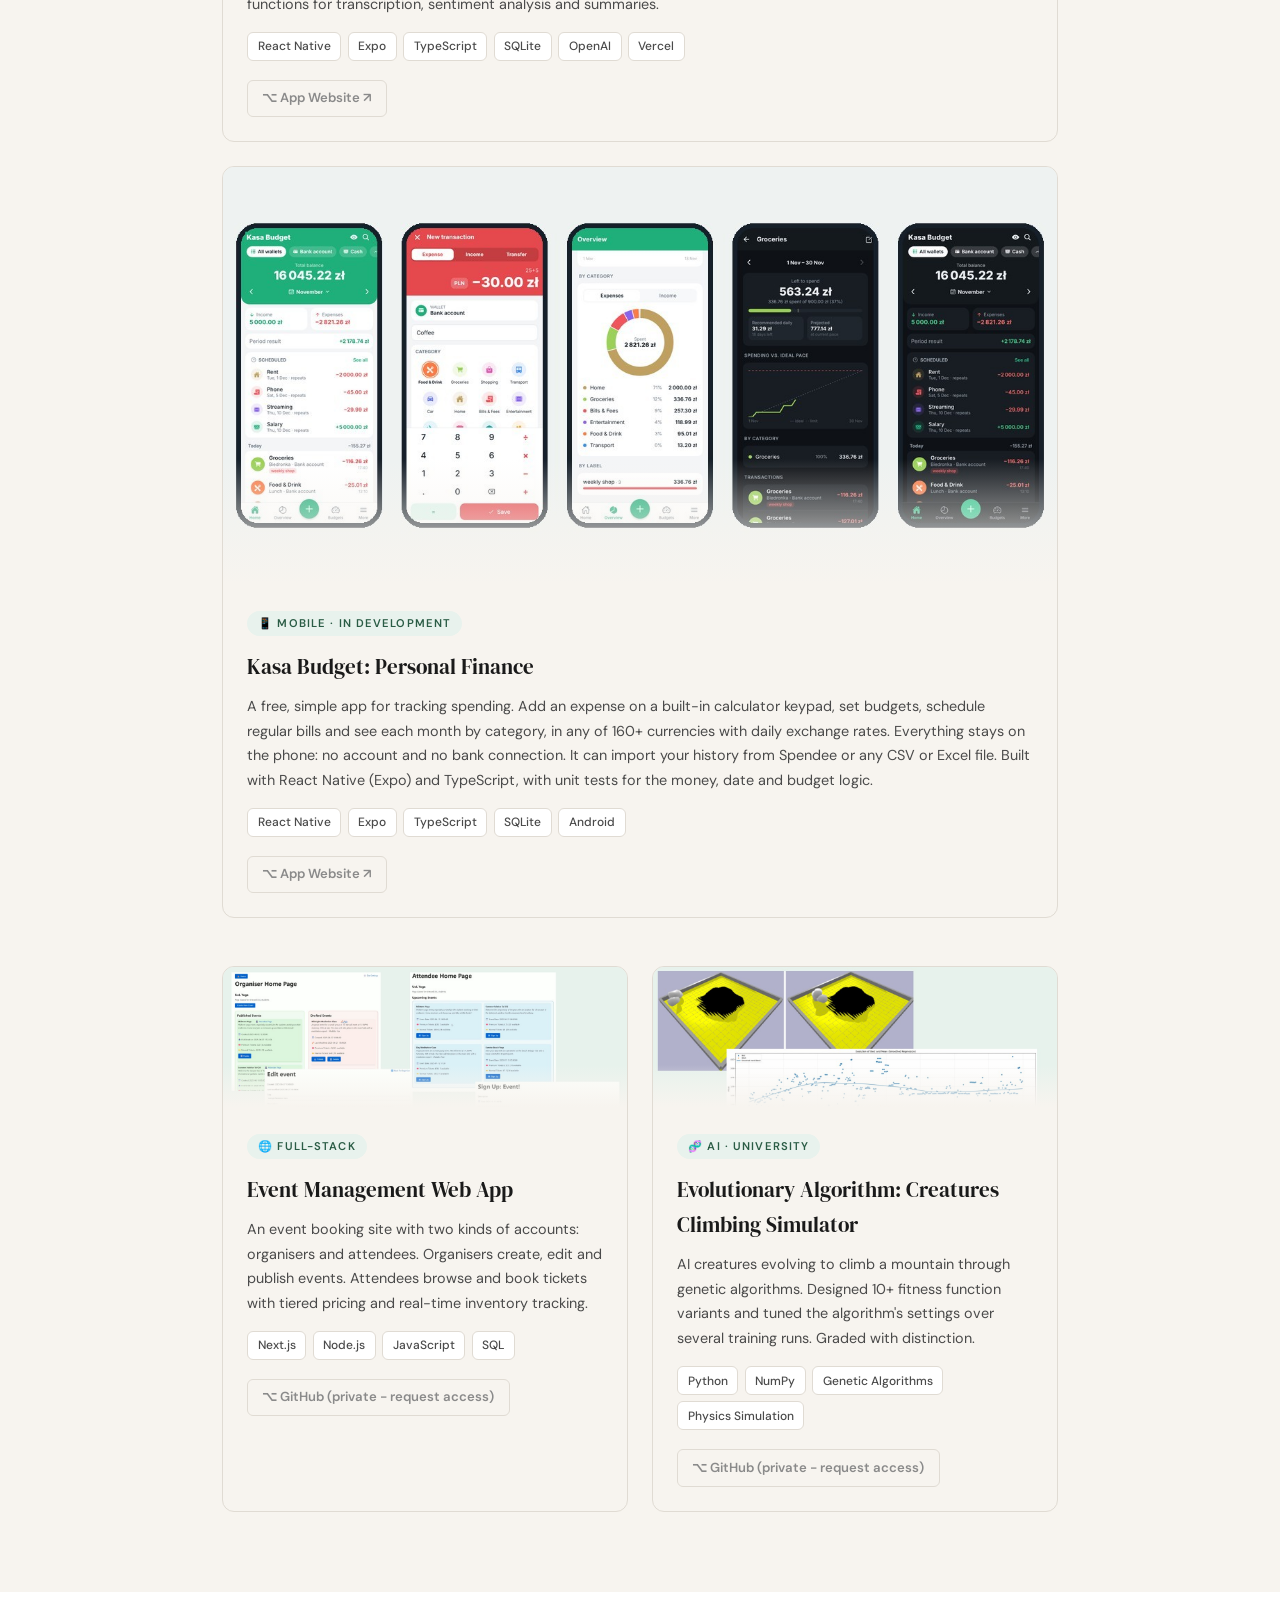
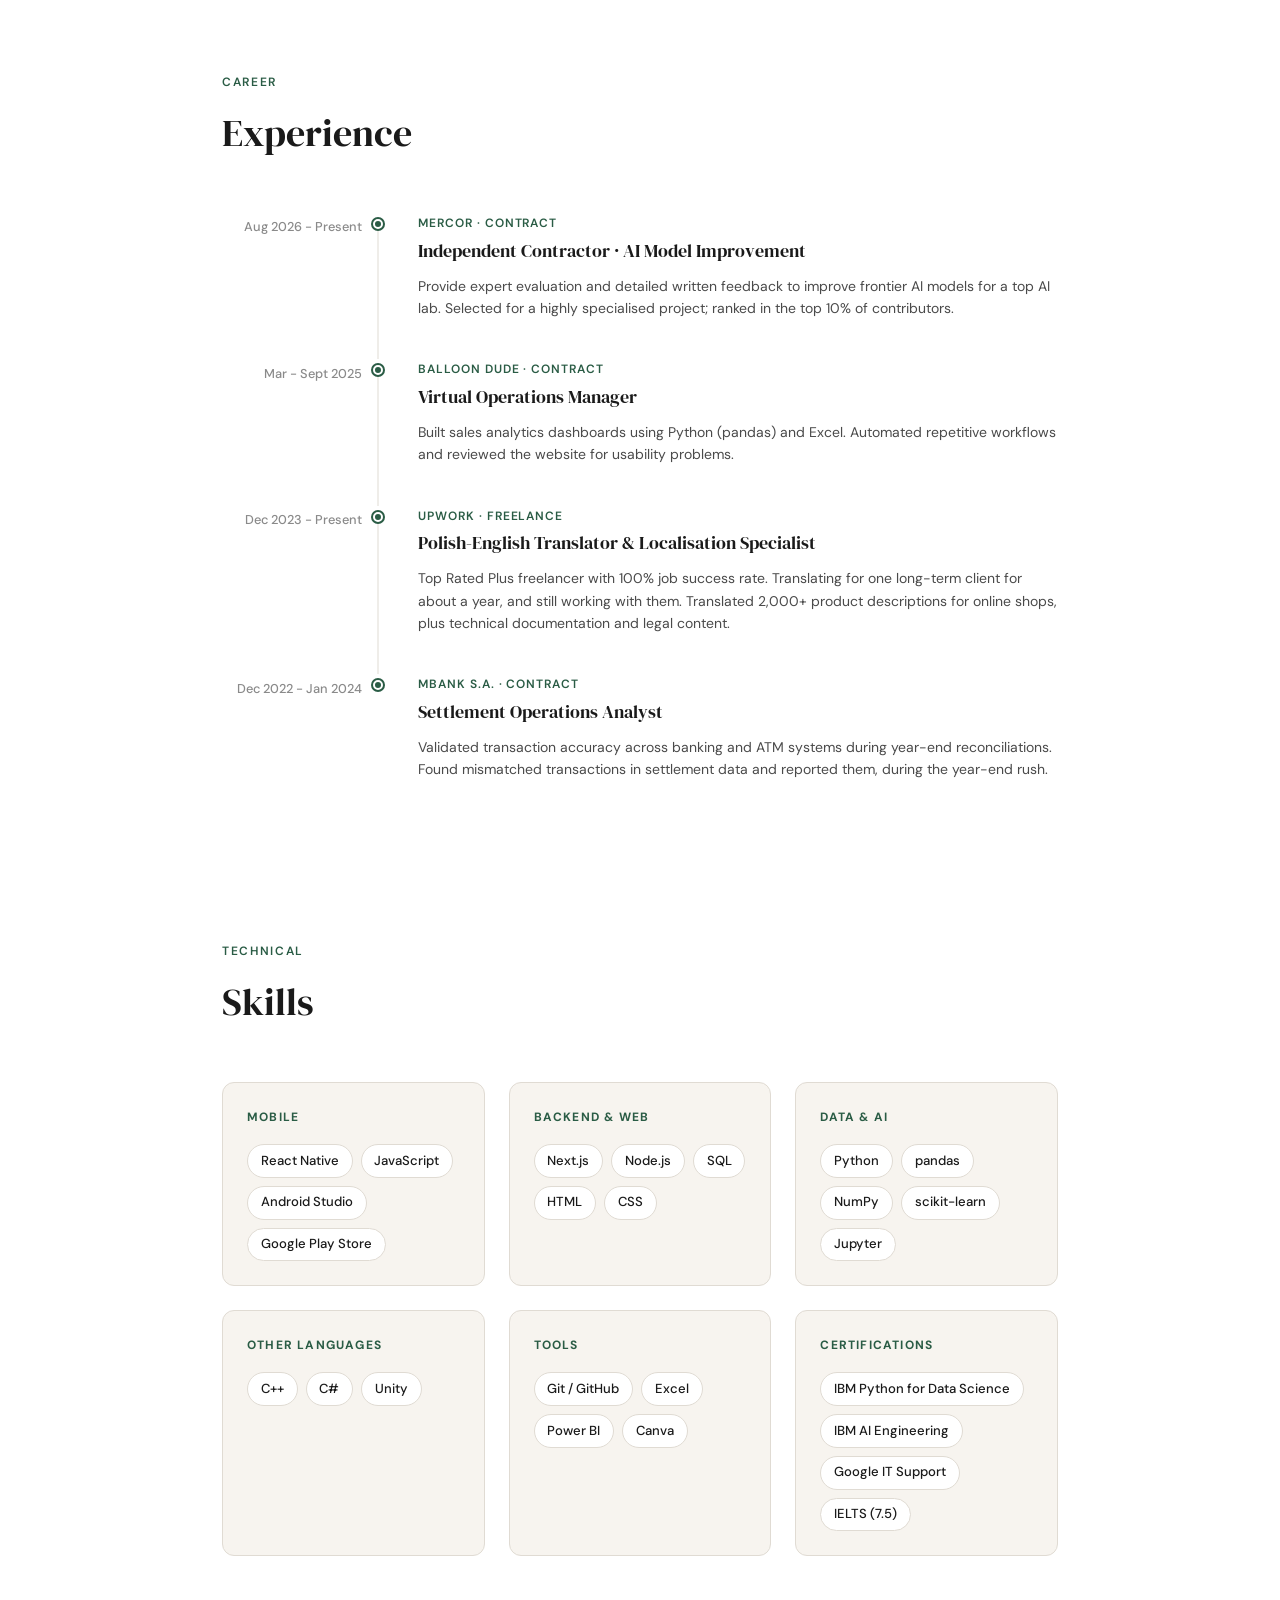
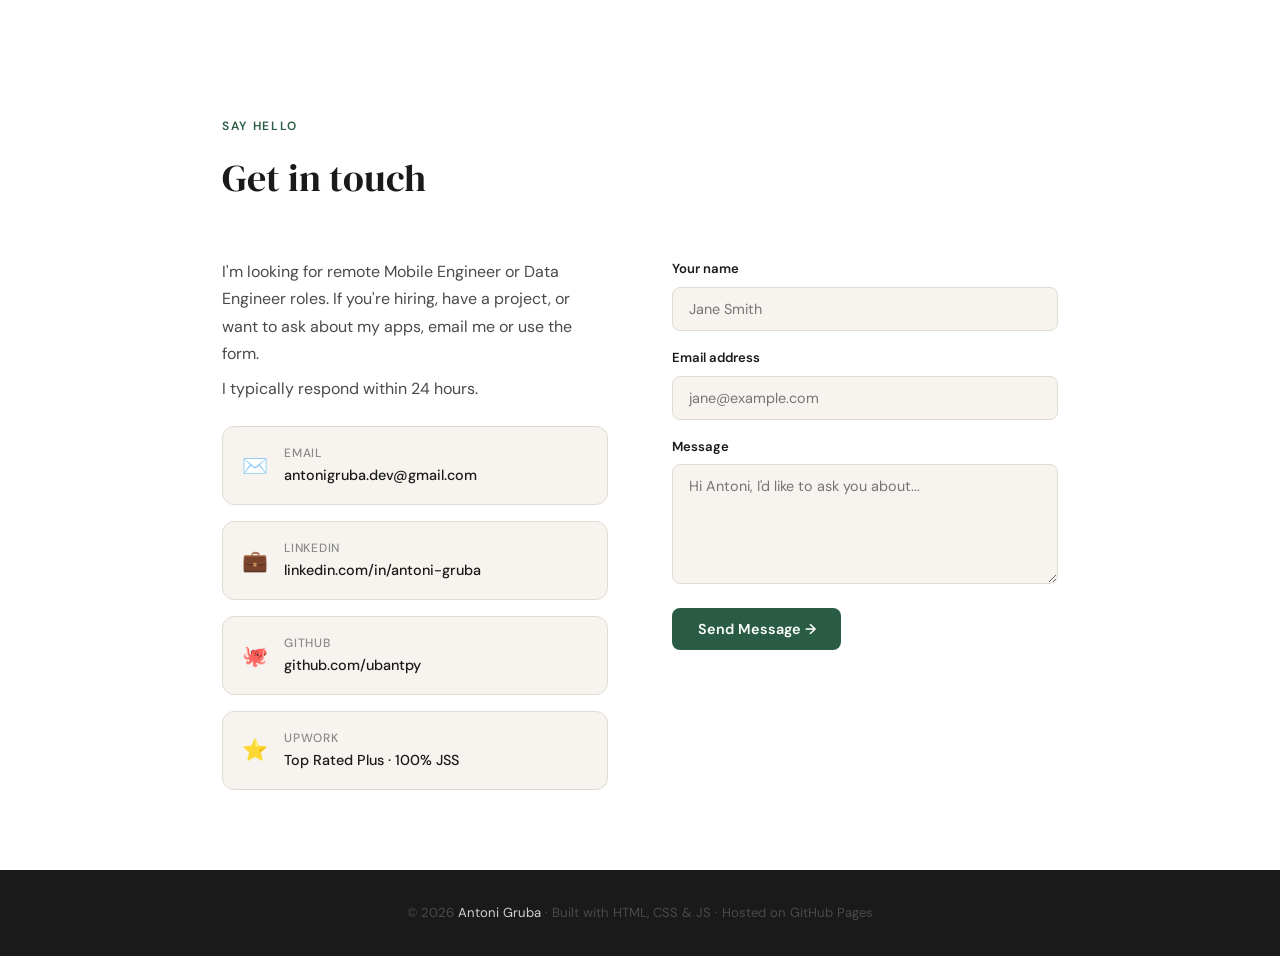
==== commit 8fcb187e: "Rename Kasa to Kasa Budget on the site - Kasa page, privacy policy, Projects card, Quick View and 40" ====
--- a/index.html
+++ b/index.html
@@ -7,7 +7,7 @@
   <meta charset="UTF-8" />
   <meta name="viewport" content="width=device-width, initial-scale=1.0" />
   <title>Antoni Gruba - Mobile & Data Engineer</title>
-  <meta name="description" content="Antoni Gruba, mobile and data engineer looking for remote roles. My apps Chalkboard, Echoes and Kasa, my experience and skills, and how to get in touch." />
+  <meta name="description" content="Antoni Gruba, mobile and data engineer looking for remote roles. My apps Chalkboard, Echoes and Kasa Budget, my experience and skills, and how to get in touch." />
   <link rel="canonical" href="https://antonigruba.work/" />
   <meta name="theme-color" content="#2a5c45" />
   <link rel="icon" type="image/png" href="/images/favicon.png" />
@@ -199,14 +199,14 @@
           </div>
         </div>
 
-        <!-- Featured: Kasa App -->
+        <!-- Featured: Kasa Budget App -->
         <div class="project-card featured">
           <div class="project-img-wrapper">
-            <img src="/images/kasa-app-screenshots.jpg" alt="Kasa: Personal Finance app screens: Home, adding an expense, Overview, a budget in dark mode and Home in dark mode" />
+            <img src="/images/kasa-app-screenshots.jpg" alt="Kasa Budget: Personal Finance app screens: Home, adding an expense, Overview, a budget in dark mode and Home in dark mode" />
           </div>
           <div class="project-body">
             <div class="project-badge">📱 Mobile · In Development</div>
-            <h3>Kasa: Personal Finance</h3>
+            <h3>Kasa Budget: Personal Finance</h3>
             <p>A free, simple app for tracking spending. Add an expense on a built-in calculator keypad, set budgets, schedule regular bills and see each month by category, in any of 160+ currencies with daily exchange rates. Everything stays on the phone: no account and no bank connection. It can import your history from Spendee or any CSV or Excel file. Built with React Native (Expo) and TypeScript, with unit tests for the money, date and budget logic.</p>
             <div class="project-tags">
               <span class="tag">React Native</span>
@@ -581,7 +581,7 @@
 
           <div class="sv-project">
             <div>
-              <div class="sv-project-name">Kasa: Personal Finance</div>
+              <div class="sv-project-name">Kasa Budget: Personal Finance</div>
               <div class="sv-project-stack">React Native · Expo · TypeScript · SQLite</div>
               <div class="sv-project-desc">Spending tracker, in development. Budgets, scheduled bills, monthly overview and 160+ currencies, with all data kept on the phone and import from other apps.</div>
               <div style="margin-top: 6px;">
@@ -589,7 +589,7 @@
               </div>
             </div>
             <div class="sv-project-img">
-              <img src="/images/kasa-app-screenshots.jpg" alt="Kasa App" />
+              <img src="/images/kasa-app-screenshots.jpg" alt="Kasa Budget App" />
             </div>
           </div>
 
